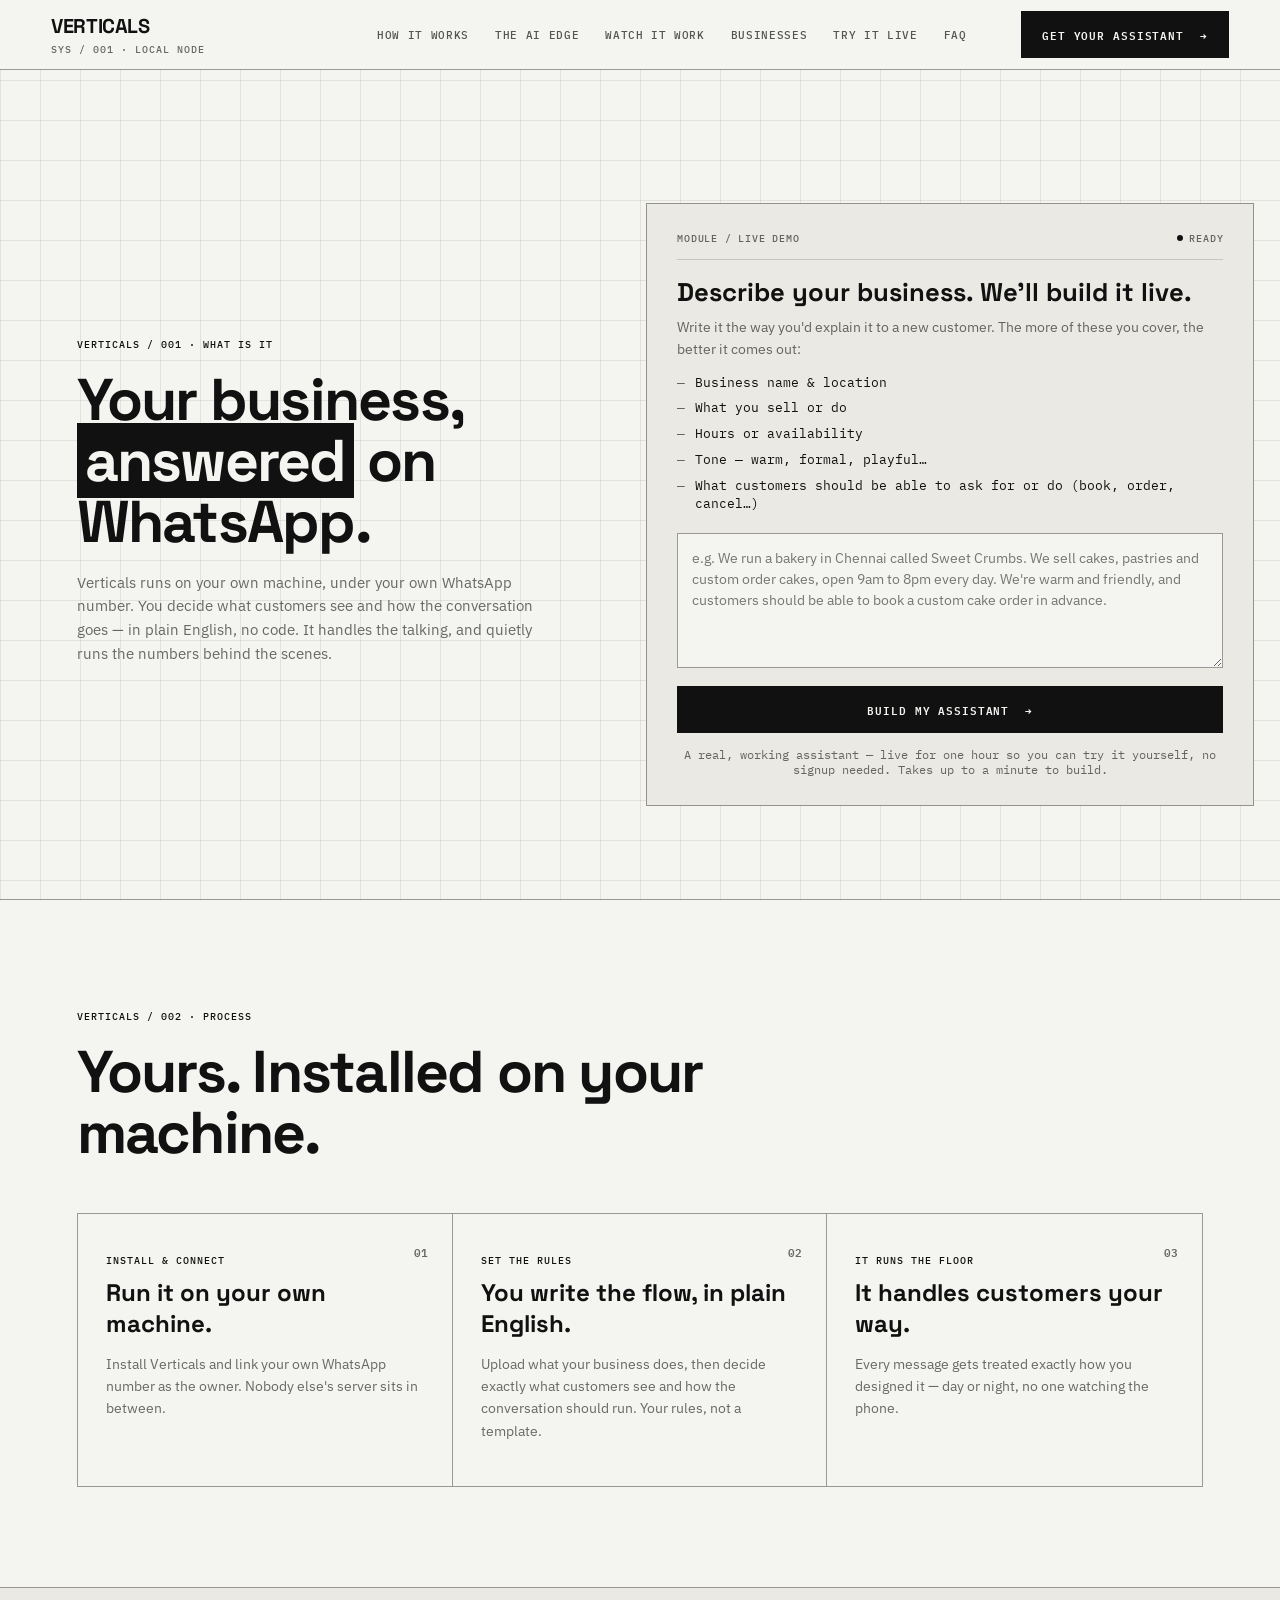
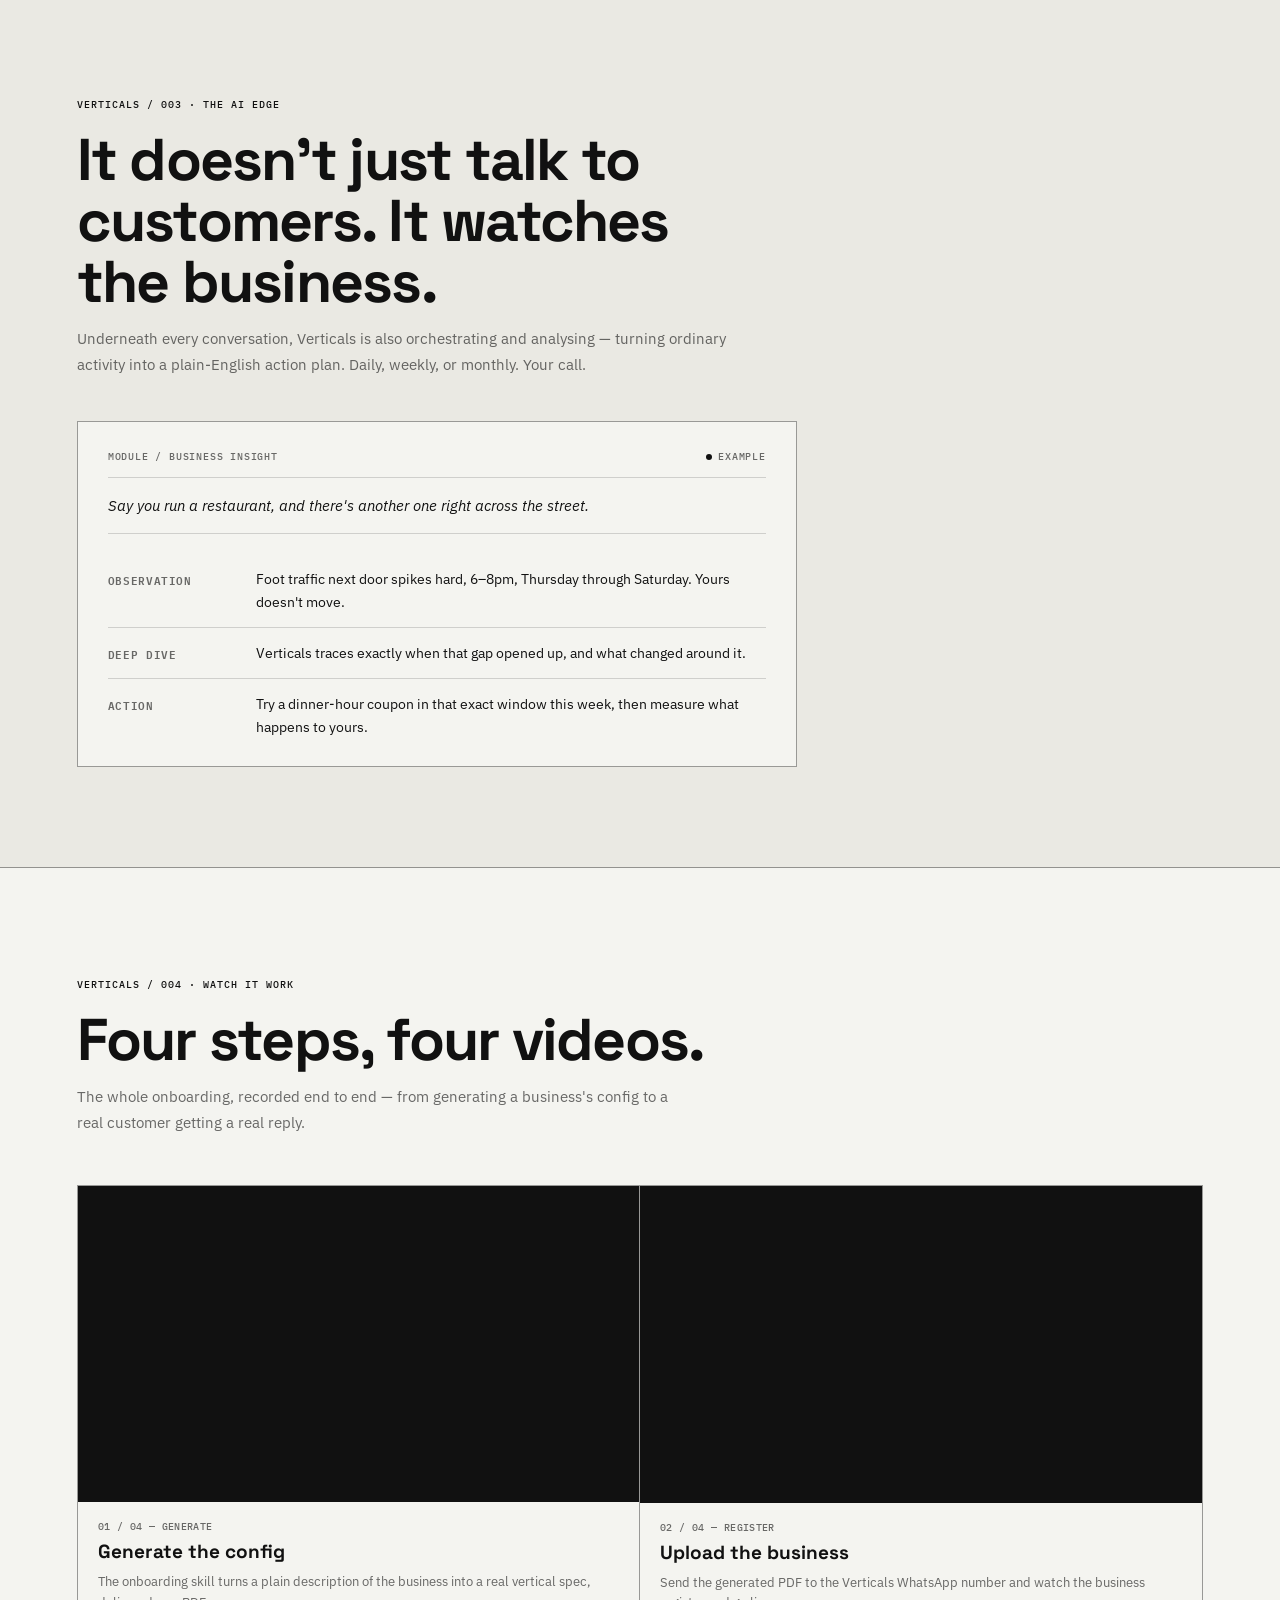
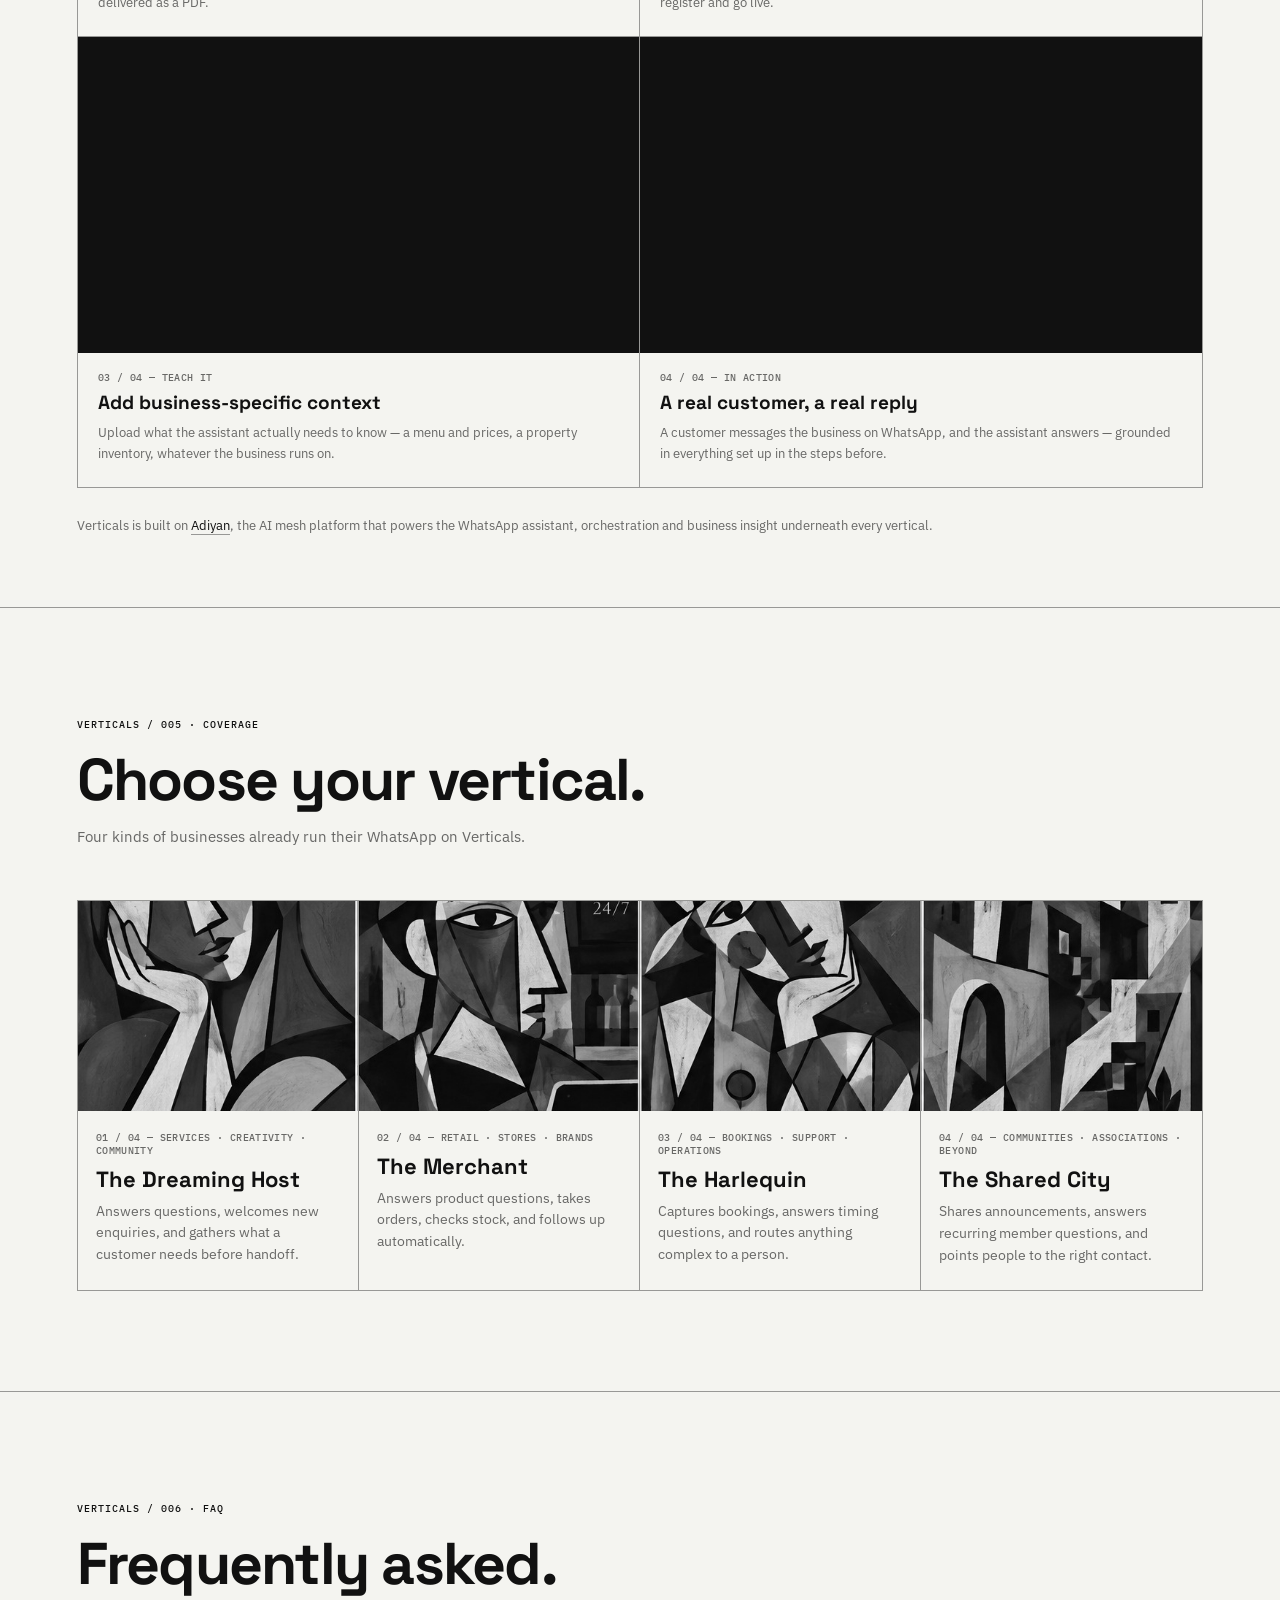
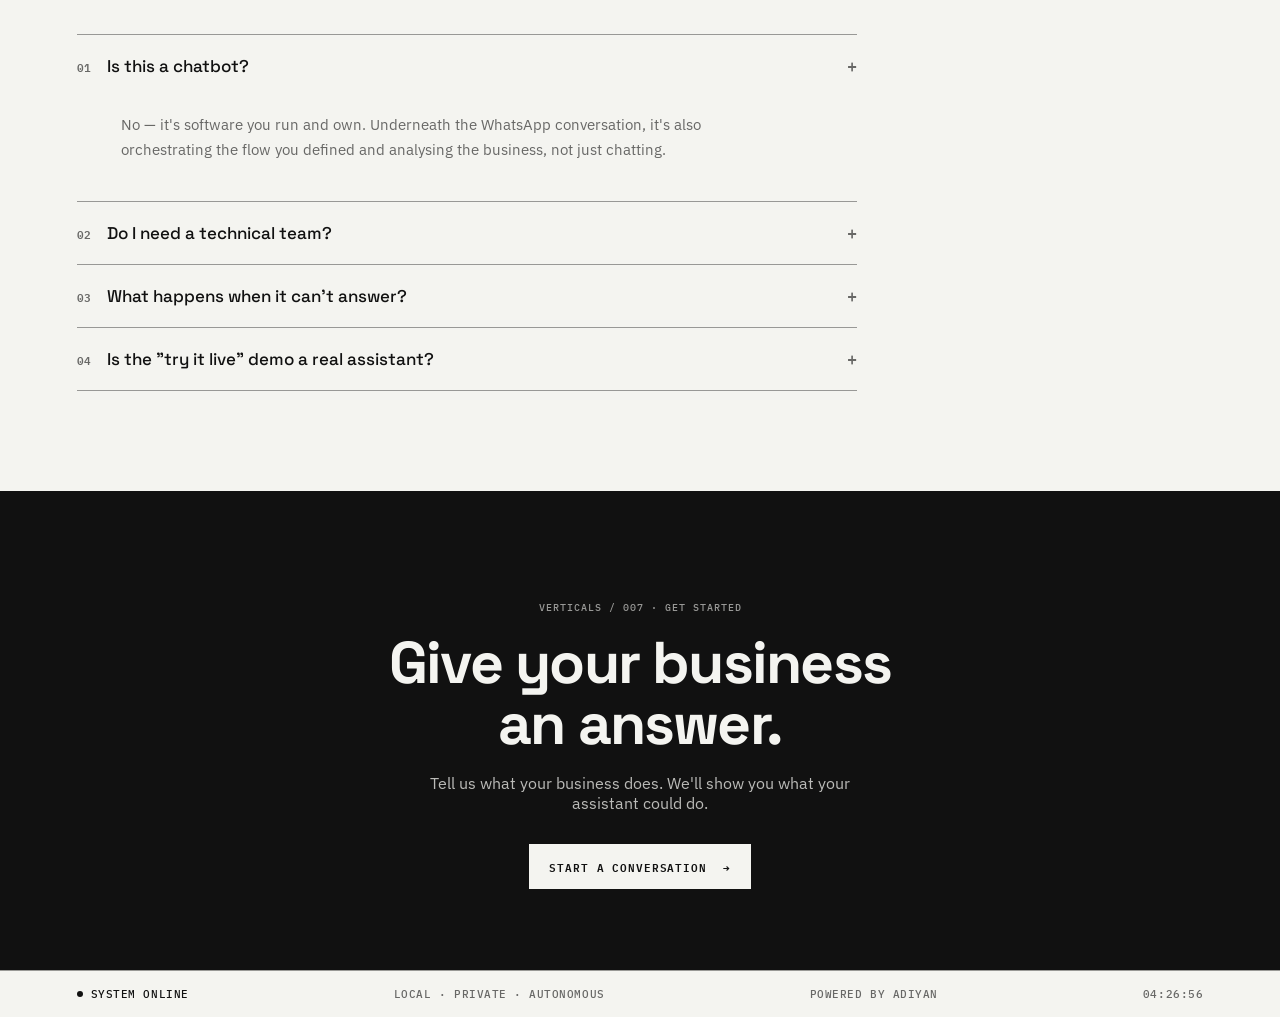
==== index.html @ df127dd3 "Embed onboarding videos, color-follows-cursor artwork, copy tweak - Vertical-card artwork now reveal" ====
<!doctype html>
<html lang="en">
<head>
  <meta charset="utf-8" />
  <meta name="viewport" content="width=device-width, initial-scale=1" />
  <meta name="theme-color" content="#f4f4f0" />
  <title>VERTICALS — Your business, answered on WhatsApp.</title>
  <meta name="description" content="Your own AI-powered WhatsApp assistant for your business. Powered by Adiyan." />
  <link rel="preconnect" href="https://fonts.googleapis.com">
  <link rel="preconnect" href="https://fonts.gstatic.com" crossorigin>
  <link href="https://fonts.googleapis.com/css2?family=Space+Grotesk:wght@500;700&family=IBM+Plex+Mono:wght@400;500;600&family=IBM+Plex+Sans:wght@400;500&display=swap" rel="stylesheet">
  <link rel="stylesheet" href="styles.css" />
</head>
<body>
  <div class="grid-bg"></div>

  <header class="site-header">
    <a class="brand" href="#top" aria-label="Verticals home">
      <span class="brand-name">VERTICALS</span>
      <span class="brand-sub">SYS / 001 · LOCAL NODE</span>
    </a>
    <nav>
      <a href="#how">HOW IT WORKS</a>
      <a href="#edge">THE AI EDGE</a>
      <a href="#onboarding">WATCH IT WORK</a>
      <a href="#businesses">BUSINESSES</a>
      <a href="#demo">TRY IT LIVE</a>
      <a href="#faq">FAQ</a>
    </nav>
    <a class="header-cta" href="#demo">GET YOUR ASSISTANT <span>→</span></a>
  </header>

  <main id="top">
    <section class="hero section-pad" id="demo">
      <div class="hero-copy reveal">
        <p class="eyebrow">VERTICALS / 001 · WHAT IS IT</p>
        <h1>Your business, <span class="hl">answered</span> on WhatsApp.</h1>
        <p class="hero-lede">Verticals runs on your own machine, under your own WhatsApp number. You decide what customers see and how the conversation goes — in plain English, no code. It handles the talking, and quietly runs the numbers behind the scenes.</p>
      </div>

      <div class="hero-demo reveal delayed" id="verticalsDemo">
        <div class="console-head">
          <span>MODULE / LIVE DEMO</span>
          <span class="status-tag"><i class="status-dot"></i> READY</span>
        </div>
        <h2>Describe your business. We'll build it live.</h2>
        <p class="demo-instructions">Write it the way you'd explain it to a new customer. The more of these you cover, the better it comes out:</p>
        <ul class="demo-checklist">
          <li>Business name &amp; location</li>
          <li>What you sell or do</li>
          <li>Hours or availability</li>
          <li>Tone — warm, formal, playful…</li>
          <li>What customers should be able to ask for or do (book, order, cancel…)</li>
        </ul>
        <form id="demoForm">
          <textarea id="demoInput" maxlength="600" rows="5" placeholder="e.g. We run a bakery in Chennai called Sweet Crumbs. We sell cakes, pastries and custom order cakes, open 9am to 8pm every day. We're warm and friendly, and customers should be able to book a custom cake order in advance." required></textarea>
          <button type="submit" class="button" id="demoSubmit">BUILD MY ASSISTANT <span>→</span></button>
        </form>
        <p class="demo-note">A real, working assistant — live for one hour so you can try it yourself, no signup needed. Takes up to a minute to build.</p>
        <div class="demo-result" id="demoResult" hidden></div>
        <p class="demo-error" id="demoError" hidden></p>
      </div>
    </section>

    <section id="how" class="how section-pad">
      <div class="section-heading reveal"><p class="eyebrow">VERTICALS / 002 · PROCESS</p><h2>Yours. Installed on your machine.</h2></div>
      <div class="steps">
        <article class="step reveal"><span class="step-no">01</span><p class="eyebrow">INSTALL &amp; CONNECT</p><h3>Run it on your own machine.</h3><p>Install Verticals and link your own WhatsApp number as the owner. Nobody else's server sits in between.</p></article>
        <article class="step reveal"><span class="step-no">02</span><p class="eyebrow">SET THE RULES</p><h3>You write the flow, in plain English.</h3><p>Upload what your business does, then decide exactly what customers see and how the conversation should run. Your rules, not a template.</p></article>
        <article class="step reveal"><span class="step-no">03</span><p class="eyebrow">IT RUNS THE FLOOR</p><h3>It handles customers your way.</h3><p>Every message gets treated exactly how you designed it — day or night, no one watching the phone.</p></article>
      </div>
    </section>

    <section id="edge" class="edge section-pad">
      <div class="section-heading reveal">
        <p class="eyebrow">VERTICALS / 003 · THE AI EDGE</p>
        <h2>It doesn't just talk to customers. It watches the business.</h2>
        <p>Underneath every conversation, Verticals is also orchestrating and analysing — turning ordinary activity into a plain-English action plan. Daily, weekly, or monthly. Your call.</p>
      </div>
      <div class="insight-card reveal delayed">
        <div class="console-head">
          <span>MODULE / BUSINESS INSIGHT</span>
          <span class="status-tag"><i class="status-dot"></i> EXAMPLE</span>
        </div>
        <p class="insight-setup">Say you run a restaurant, and there's another one right across the street.</p>
        <div class="insight-row">
          <span class="insight-tag">OBSERVATION</span>
          <p>Foot traffic next door spikes hard, 6–8pm, Thursday through Saturday. Yours doesn't move.</p>
        </div>
        <div class="insight-row">
          <span class="insight-tag">DEEP DIVE</span>
          <p>Verticals traces exactly when that gap opened up, and what changed around it.</p>
        </div>
        <div class="insight-row">
          <span class="insight-tag">ACTION</span>
          <p>Try a dinner-hour coupon in that exact window this week, then measure what happens to yours.</p>
        </div>
      </div>
    </section>

    <section id="onboarding" class="onboarding section-pad">
      <div class="section-intro reveal">
        <p class="eyebrow">VERTICALS / 004 · WATCH IT WORK</p>
        <h2>Four steps, four videos.</h2>
        <p>The whole onboarding, recorded end to end — from generating a business's config to a real customer getting a real reply.</p>
      </div>

      <div class="video-grid">
        <article class="video-card reveal">
          <div class="video-embed"><iframe src="https://www.youtube.com/embed/aGPMi48iQtE" title="Generate the config" loading="lazy" allow="accelerometer; autoplay; clipboard-write; encrypted-media; gyroscope; picture-in-picture" allowfullscreen></iframe></div>
          <span class="card-eyebrow">01 / 04 — GENERATE</span>
          <h3>Generate the config</h3>
          <p>The onboarding skill turns a plain description of the business into a real vertical spec, delivered as a PDF.</p>
        </article>
        <article class="video-card reveal">
          <div class="video-embed"><iframe src="https://www.youtube.com/embed/RfHMVcUBpOw" title="Upload the business" loading="lazy" allow="accelerometer; autoplay; clipboard-write; encrypted-media; gyroscope; picture-in-picture" allowfullscreen></iframe></div>
          <span class="card-eyebrow">02 / 04 — REGISTER</span>
          <h3>Upload the business</h3>
          <p>Send the generated PDF to the Verticals WhatsApp number and watch the business register and go live.</p>
        </article>
        <article class="video-card reveal">
          <div class="video-embed"><iframe src="https://www.youtube.com/embed/GSf_i0MklRo" title="Add business-specific context" loading="lazy" allow="accelerometer; autoplay; clipboard-write; encrypted-media; gyroscope; picture-in-picture" allowfullscreen></iframe></div>
          <span class="card-eyebrow">03 / 04 — TEACH IT</span>
          <h3>Add business-specific context</h3>
          <p>Upload what the assistant actually needs to know — a menu and prices, a property inventory, whatever the business runs on.</p>
        </article>
        <article class="video-card reveal">
          <div class="video-embed"><iframe src="https://www.youtube.com/embed/xWJJM07ifF8" title="A real customer, a real reply" loading="lazy" allow="accelerometer; autoplay; clipboard-write; encrypted-media; gyroscope; picture-in-picture" allowfullscreen></iframe></div>
          <span class="card-eyebrow">04 / 04 — IN ACTION</span>
          <h3>A real customer, a real reply</h3>
          <p>A customer messages the business on WhatsApp, and the assistant answers — grounded in everything set up in the steps before.</p>
        </article>
      </div>

      <p class="onboarding-credit">Verticals is built on <a href="https://bharanitharanr.github.io/adiyan/" target="_blank" rel="noopener">Adiyan</a>, the AI mesh platform that powers the WhatsApp assistant, orchestration and business insight underneath every vertical.</p>
    </section>

    <section id="businesses" class="verticals-section section-pad">
      <div class="section-intro reveal">
        <p class="eyebrow">VERTICALS / 005 · COVERAGE</p>
        <h2>Choose your vertical.</h2>
        <p>Four kinds of businesses already run their WhatsApp on Verticals.</p>
      </div>

      <div class="verticals-grid-simple">
        <article class="vertical-card-simple reveal">
          <div class="card-art"><img class="art-base" src="assets/dreaming-host.jpg" alt="The Dreaming Host" /><img class="art-color" src="assets/dreaming-host.jpg" alt="" aria-hidden="true" /></div>
          <div class="card-body">
            <span class="card-eyebrow">01 / 04 — SERVICES · CREATIVITY · COMMUNITY</span>
            <h3>The Dreaming Host</h3>
            <p>Answers questions, welcomes new enquiries, and gathers what a customer needs before handoff.</p>
          </div>
        </article>
        <article class="vertical-card-simple reveal">
          <div class="card-art"><img class="art-base" src="assets/merchant.jpg" alt="The Merchant" /><img class="art-color" src="assets/merchant.jpg" alt="" aria-hidden="true" /></div>
          <div class="card-body">
            <span class="card-eyebrow">02 / 04 — RETAIL · STORES · BRANDS</span>
            <h3>The Merchant</h3>
            <p>Answers product questions, takes orders, checks stock, and follows up automatically.</p>
          </div>
        </article>
        <article class="vertical-card-simple reveal">
          <div class="card-art"><img class="art-base" src="assets/harlequin.jpg" alt="The Harlequin" /><img class="art-color" src="assets/harlequin.jpg" alt="" aria-hidden="true" /></div>
          <div class="card-body">
            <span class="card-eyebrow">03 / 04 — BOOKINGS · SUPPORT · OPERATIONS</span>
            <h3>The Harlequin</h3>
            <p>Captures bookings, answers timing questions, and routes anything complex to a person.</p>
          </div>
        </article>
        <article class="vertical-card-simple reveal">
          <div class="card-art"><img class="art-base" src="assets/shared-city.jpg" alt="The Shared City" /><img class="art-color" src="assets/shared-city.jpg" alt="" aria-hidden="true" /></div>
          <div class="card-body">
            <span class="card-eyebrow">04 / 04 — COMMUNITIES · ASSOCIATIONS · BEYOND</span>
            <h3>The Shared City</h3>
            <p>Shares announcements, answers recurring member questions, and points people to the right contact.</p>
          </div>
        </article>
      </div>
    </section>

    <section id="faq" class="faq section-pad">
      <div class="section-heading reveal"><p class="eyebrow">VERTICALS / 006 · FAQ</p><h2>Frequently asked.</h2></div>
      <div class="faq-list">
        <details open><summary><span>01</span>Is this a chatbot?<span class="toggle">+</span></summary><p>No — it's software you run and own. Underneath the WhatsApp conversation, it's also orchestrating the flow you defined and analysing the business, not just chatting.</p></details>
        <details><summary><span>02</span>Do I need a technical team?<span class="toggle">+</span></summary><p>No. Verticals installs on your own machine with no code — you describe your business and your rules in plain English, that's it.</p></details>
        <details><summary><span>03</span>What happens when it can't answer?<span class="toggle">+</span></summary><p>It asks for clarification or hands the conversation to a person, instead of guessing.</p></details>
        <details><summary><span>04</span>Is the "try it live" demo a real assistant?<span class="toggle">+</span></summary><p>Yes — it's registered for real and answers on real WhatsApp, just scoped to one hour so a live demo doesn't stick around forever. A real deployment for your business doesn't expire.</p></details>
      </div>
    </section>

    <section id="contact" class="contact section-pad reveal">
      <div class="contact-inner">
        <p class="eyebrow">VERTICALS / 007 · GET STARTED</p>
        <h2>Give your business<br>an answer.</h2>
        <p>Tell us what your business does. We'll show you what your assistant could do.</p>
        <a class="button invert" href="mailto:adiayanandai@gmail.com?subject=I%20want%20a%20Verticals%20assistant">START A CONVERSATION <span>→</span></a>
      </div>
    </section>
  </main>

  <footer class="sys-bottom">
    <div class="status"><i class="status-dot"></i> SYSTEM ONLINE</div>
    <div>LOCAL · PRIVATE · AUTONOMOUS</div>
    <div><a href="https://bharanitharanr.github.io/adiyan/" target="_blank" rel="noopener">POWERED BY ADIYAN</a></div>
    <div id="sysClock">00:00:00</div>
  </footer>

  <script src="script.js"></script>
</body>
</html>
---- styles.css ----
:root{
  --paper:#f4f4f0; --paper2:#eae9e3; --ink:#111111; --ink-soft:rgba(17,17,17,.62);
  --line:rgba(17,17,17,.16); --line-strong:rgba(17,17,17,.4);
}
*{box-sizing:border-box}
html{scroll-behavior:smooth}
body{margin:0;background:var(--paper);color:var(--ink);font-family:"IBM Plex Sans",Arial,sans-serif}
a{color:inherit;text-decoration:none}
button{font:inherit}

/* fine system grid, fixed behind everything */
.grid-bg{position:fixed;inset:0;z-index:0;pointer-events:none;
  background-image:linear-gradient(var(--line) 1px,transparent 1px),linear-gradient(90deg,var(--line) 1px,transparent 1px);
  background-size:40px 40px;opacity:.5}
main,header,footer{position:relative;z-index:1}

/* header */
.site-header{position:fixed;top:0;left:0;right:0;height:70px;z-index:100;background:var(--paper);border-bottom:1px solid var(--line-strong);display:flex;align-items:center;padding:0 4vw;gap:3vw}
.brand{display:flex;flex-direction:column;line-height:1.1}
.brand-name{font:700 20px "Space Grotesk",sans-serif;letter-spacing:-.02em}
.brand-sub,.eyebrow{font:500 10px "IBM Plex Mono",monospace;letter-spacing:.1em;text-transform:uppercase}
.brand-sub{margin-top:4px;color:var(--ink-soft)}
.site-header nav{display:flex;gap:26px;margin-left:auto;font:500 11px "IBM Plex Mono",monospace;letter-spacing:.06em}
.site-header nav a{opacity:.7;transition:.15s}
.site-header nav a:hover{opacity:1;text-decoration:underline;text-underline-offset:3px}
.header-cta,.button{display:inline-flex;gap:16px;align-items:center;justify-content:center;background:var(--ink);color:var(--paper);padding:13px 20px;font:600 11px "IBM Plex Mono",monospace;letter-spacing:.08em;border:1px solid var(--ink);border-radius:0;transition:.15s;cursor:pointer}
.header-cta:hover,.button:hover{background:transparent;color:var(--ink)}
.header-cta{margin-left:16px}
.button.invert{background:var(--paper);color:var(--ink)}
.button.invert:hover{background:var(--ink);color:var(--paper)}

.status-dot{display:inline-block;width:6px;height:6px;border-radius:50%;background:var(--ink);animation:pulse 2.4s infinite}
@keyframes pulse{0%{opacity:1}50%{opacity:.25}100%{opacity:1}}

.section-pad{padding-left:6vw;padding-right:6vw}

/* hero */
.hero{min-height:100vh;display:grid;grid-template-columns:46% 54%;align-items:center;gap:4vw;padding-top:110px;border-bottom:1px solid var(--line-strong)}
.hero-copy{max-width:560px}
.hero h1,.section-heading h2,.section-intro h2,.contact h2{font:700 clamp(38px,4.6vw,72px)/1.04 "Space Grotesk",sans-serif;letter-spacing:-.03em;margin:18px 0}
.hl{background:var(--ink);color:var(--paper);padding:0 8px}
.hero-lede{font:400 clamp(15px,1.2vw,18px)/1.55 "IBM Plex Sans",sans-serif;max-width:480px;color:var(--ink-soft)}

/* hero live-demo console */
.hero-demo{background:var(--paper2);border:1px solid var(--line-strong);padding:28px 30px}
.console-head{display:flex;justify-content:space-between;align-items:center;font:500 10px "IBM Plex Mono",monospace;letter-spacing:.08em;text-transform:uppercase;color:var(--ink-soft);border-bottom:1px solid var(--line);padding-bottom:14px;margin-bottom:18px}
.status-tag{display:inline-flex;align-items:center;gap:6px}
.hero-demo h2{font:700 clamp(22px,2vw,28px)/1.15 "Space Grotesk",sans-serif;margin:0 0 10px}
.demo-instructions{color:var(--ink-soft);font-size:13.5px;line-height:1.6;margin:0 0 12px}
.demo-checklist{list-style:none;margin:0 0 20px;padding:0;display:grid;gap:7px;font-family:"IBM Plex Mono",monospace}
.demo-checklist li{color:var(--ink);font-size:12.5px;line-height:1.5;padding-left:18px;position:relative}
.demo-checklist li:before{content:'—';position:absolute;left:0;top:0;color:var(--ink-soft)}
#demoForm textarea{width:100%;background:var(--paper);border:1px solid var(--line-strong);color:var(--ink);padding:14px;font:14px/1.5 "IBM Plex Sans",sans-serif;border-radius:0;resize:vertical}
#demoForm textarea:focus{outline:none;border-color:var(--ink)}
#demoForm .button{width:100%;margin-top:14px}
.demo-note{color:var(--ink-soft);font:11.5px "IBM Plex Mono",monospace;margin:14px 0 0;text-align:center}
.demo-result{margin-top:24px;padding-top:22px;border-top:1px solid var(--line-strong)}
.demo-result-title{font:700 19px "Space Grotesk",sans-serif;margin:0 0 8px}
.demo-result p{color:var(--ink);font-size:14px;line-height:1.6;margin:0 0 6px}
.demo-result-actions{display:flex;flex-wrap:wrap;align-items:center;gap:18px;margin:16px 0 12px}
.demo-result-note{color:var(--ink-soft);font:11.5px "IBM Plex Mono",monospace}
.demo-error{margin-top:18px;color:var(--ink);font:13px "IBM Plex Mono",monospace;background:var(--paper2);border:1px solid var(--line-strong);padding:12px 14px}
.text-link{display:inline-block;background:none;border:none;border-bottom:1px solid var(--line-strong);font:600 11px "IBM Plex Mono",monospace;letter-spacing:.04em;padding:0 0 4px;color:var(--ink);cursor:pointer}
.text-link:hover{border-color:var(--ink)}

/* onboarding — video walkthrough grid */
.onboarding{padding-top:100px;padding-bottom:70px;border-bottom:1px solid var(--line-strong)}
.onboarding .section-intro p:last-child{max-width:600px}
.video-grid{display:grid;grid-template-columns:1fr 1fr;gap:0;border:1px solid var(--line-strong)}
.video-card{border-right:1px solid var(--line-strong);border-bottom:1px solid var(--line-strong);padding:0 0 22px;color:var(--ink)}
.video-card:nth-child(2n){border-right:0}
.video-card:nth-last-child(-n+2){border-bottom:0}
.video-embed{position:relative;aspect-ratio:16/9;overflow:hidden;background:var(--ink);margin-bottom:18px}
.video-embed iframe{position:absolute;inset:0;width:100%;height:100%;border:0}
.video-card .card-eyebrow{display:block;margin:0 20px 6px}
.video-card h3{font:700 19px "Space Grotesk",sans-serif;margin:0 20px 8px}
.video-card p{margin:0 20px;color:var(--ink-soft);font-size:13px;line-height:1.6}
.onboarding-credit{margin:28px 0 0;color:var(--ink-soft);font-size:13px;line-height:1.6}
.onboarding-credit a{color:var(--ink);border-bottom:1px solid var(--line-strong)}
.onboarding-credit a:hover{border-color:var(--ink)}

/* verticals — bordered numbered cards */
.verticals-section{padding-top:100px;padding-bottom:100px;border-bottom:1px solid var(--line-strong)}
.section-intro{max-width:640px;margin-bottom:50px}
.section-intro h2{margin-bottom:8px}
.section-intro p:last-child{color:var(--ink-soft);font-size:15px;line-height:1.7;margin:14px 0 0}
.verticals-grid-simple{display:grid;grid-template-columns:repeat(4,1fr);gap:0;border:1px solid var(--line-strong)}
.vertical-card-simple{border-right:1px solid var(--line-strong);display:flex;flex-direction:column}
.vertical-card-simple:last-child{border-right:0}
/* color-on-hover: .art-base is always grayscale; .art-color sits on top,
   masked to a band that follows the cursor's horizontal position (full
   color at the cursor, fading to transparent - i.e. back to the grayscale
   layer beneath - toward whichever side is farther away), and its opacity
   fades the whole effect in/out on enter/leave. --mx is set by script.js. */
.card-art{position:relative;aspect-ratio:4/3;overflow:hidden}
.card-art img{position:absolute;inset:0;width:100%;height:100%;object-fit:cover}
.art-base{filter:grayscale(1) contrast(1.05)}
.art-color{opacity:0;transition:opacity .35s ease;
  -webkit-mask-image:radial-gradient(ellipse 280px 100% at var(--mx,50%) 50%,#000 0%,transparent 100%);
  mask-image:radial-gradient(ellipse 280px 100% at var(--mx,50%) 50%,#000 0%,transparent 100%)}
.card-art:hover .art-color{opacity:1}
.card-body{padding:20px 18px 24px;flex:1;display:flex;flex-direction:column;gap:8px}
.card-eyebrow{font:500 9.5px "IBM Plex Mono",monospace;letter-spacing:.04em;color:var(--ink-soft)}
.card-body h3{font:700 22px "Space Grotesk",sans-serif;margin:0}
.card-body p{margin:0;color:var(--ink-soft);font-size:13.5px;line-height:1.6}

/* how it works */
.how{padding-top:100px;padding-bottom:100px;border-bottom:1px solid var(--line-strong)}
.section-heading{max-width:640px}
.section-heading h2{margin-bottom:8px}
.steps{display:grid;grid-template-columns:repeat(3,1fr);gap:0;border:1px solid var(--line-strong);margin-top:50px}
.step{padding:30px 28px;border-right:1px solid var(--line-strong);position:relative}
.step:last-child{border-right:0}
.step-no{position:absolute;right:24px;top:28px;font:600 11px "IBM Plex Mono",monospace;color:var(--ink-soft)}
.step h3{font:700 24px "Space Grotesk",sans-serif;margin:10px 0}
.step p:last-child{color:var(--ink-soft);line-height:1.65;max-width:320px;font-size:13.5px}

/* the AI edge — orchestration/insight showcase */
.edge{padding-top:100px;padding-bottom:100px;background:var(--paper2);border-bottom:1px solid var(--line-strong)}
.edge .section-heading{max-width:680px;margin-bottom:44px}
.edge .section-heading p:last-child{color:var(--ink-soft);font-size:15px;line-height:1.7;margin:14px 0 0}
.insight-card{background:var(--paper);border:1px solid var(--line-strong);max-width:720px;padding:28px 30px}
.insight-setup{font:italic 15px "IBM Plex Sans",sans-serif;color:var(--ink);margin:0 0 20px;padding-bottom:18px;border-bottom:1px solid var(--line)}
.insight-row{display:grid;grid-template-columns:130px 1fr;gap:18px;padding:14px 0;border-bottom:1px solid var(--line)}
.insight-row:last-child{border-bottom:0;padding-bottom:0}
.insight-tag{font:600 10.5px "IBM Plex Mono",monospace;letter-spacing:.06em;color:var(--ink-soft);padding-top:2px}
.insight-row p{margin:0;font-size:14px;line-height:1.6;color:var(--ink)}

/* faq */
.faq{padding-top:100px;padding-bottom:100px}
.faq-list{margin-top:40px;border-top:1px solid var(--line-strong);max-width:780px}
details{border-bottom:1px solid var(--line-strong)}
summary{list-style:none;cursor:pointer;padding:20px 0;font:500 17px "Space Grotesk",sans-serif;display:flex;align-items:baseline;gap:16px}
summary::-webkit-details-marker{display:none}
summary span:first-child{font:600 11px "IBM Plex Mono",monospace;color:var(--ink-soft)}
summary .toggle{margin-left:auto;font-family:"IBM Plex Mono",monospace;color:var(--ink-soft)}
details p{max-width:680px;color:var(--ink-soft);line-height:1.75;padding:0 0 24px 44px;font-size:14.5px}

/* contact — inverted */
.contact{background:var(--ink);color:var(--paper);padding-top:100px;padding-bottom:80px}
.contact .eyebrow{color:rgba(244,244,240,.6)}
.contact-inner{max-width:760px;margin:auto;text-align:center}
.contact h2{color:var(--paper)}
.contact-inner>p:not(.eyebrow){font:16px "IBM Plex Sans";color:rgba(244,244,240,.75);max-width:480px;margin:0 auto 30px}

footer.sys-bottom{display:flex;justify-content:space-between;align-items:center;padding:16px 6vw;background:var(--paper);border-top:1px solid var(--line-strong);color:var(--ink-soft);font:500 10.5px "IBM Plex Mono",monospace;letter-spacing:.05em}
.sys-bottom .status{display:flex;align-items:center;gap:8px;color:var(--ink)}
.sys-bottom a{color:var(--ink-soft);border-bottom:1px solid transparent}
.sys-bottom a:hover{color:var(--ink);border-color:var(--ink)}

.reveal{opacity:0;transform:translateY(20px);transition:opacity .6s ease,transform .6s ease}
.reveal.in{opacity:1;transform:none}
.delayed{transition-delay:.12s}

@media(max-width:900px){
  .site-header{height:64px}
  .site-header nav{display:none}
  .header-cta{margin-left:auto}
  .hero{grid-template-columns:1fr;min-height:auto;padding-top:100px;padding-bottom:50px}
  .hero-demo{margin-top:20px;padding:22px 20px}
  .verticals-grid-simple{grid-template-columns:1fr 1fr}
  .vertical-card-simple:nth-child(2){border-right:0}
  .steps{grid-template-columns:1fr}
  .step{border-right:0;border-bottom:1px solid var(--line-strong)}
  .step:last-child{border-bottom:0}
  .sys-bottom{flex-direction:column;gap:6px;text-align:center}
}
@media(max-width:560px){
  .brand-name{font-size:17px}
  .header-cta{padding:11px 14px;font-size:9px}
  .hero h1{font-size:34px}
  .verticals-grid-simple{grid-template-columns:1fr}
  .vertical-card-simple{border-right:0;border-bottom:1px solid var(--line-strong)}
  .vertical-card-simple:last-child{border-bottom:0}
  .video-grid{grid-template-columns:1fr}
  .video-card{border-right:0}
  .video-card:nth-last-child(-n+2){border-bottom:1px solid var(--line-strong)}
  .video-card:last-child{border-bottom:0}
  .demo-result-actions{flex-direction:column;align-items:flex-start}
  .contact h2{font-size:34px}
  .insight-row{grid-template-columns:1fr;gap:4px}
  .insight-card{padding:22px 20px}
}
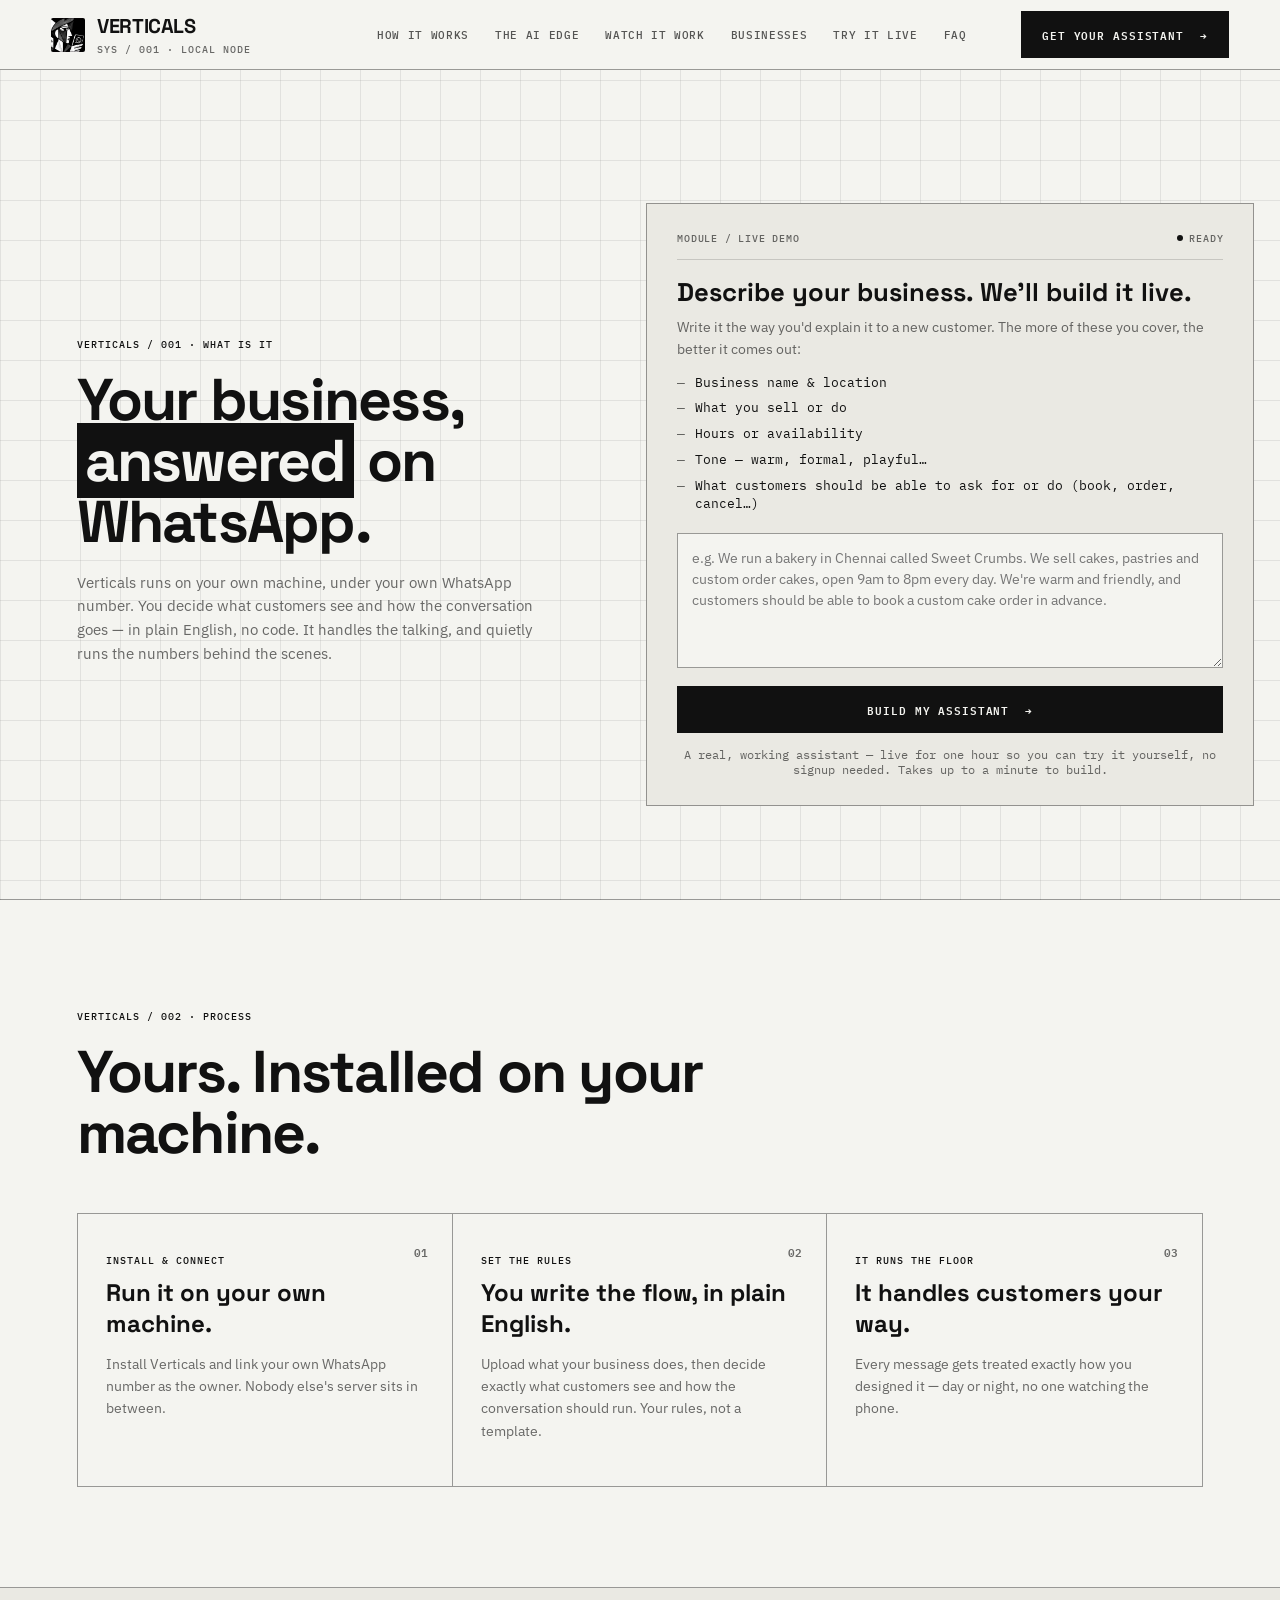
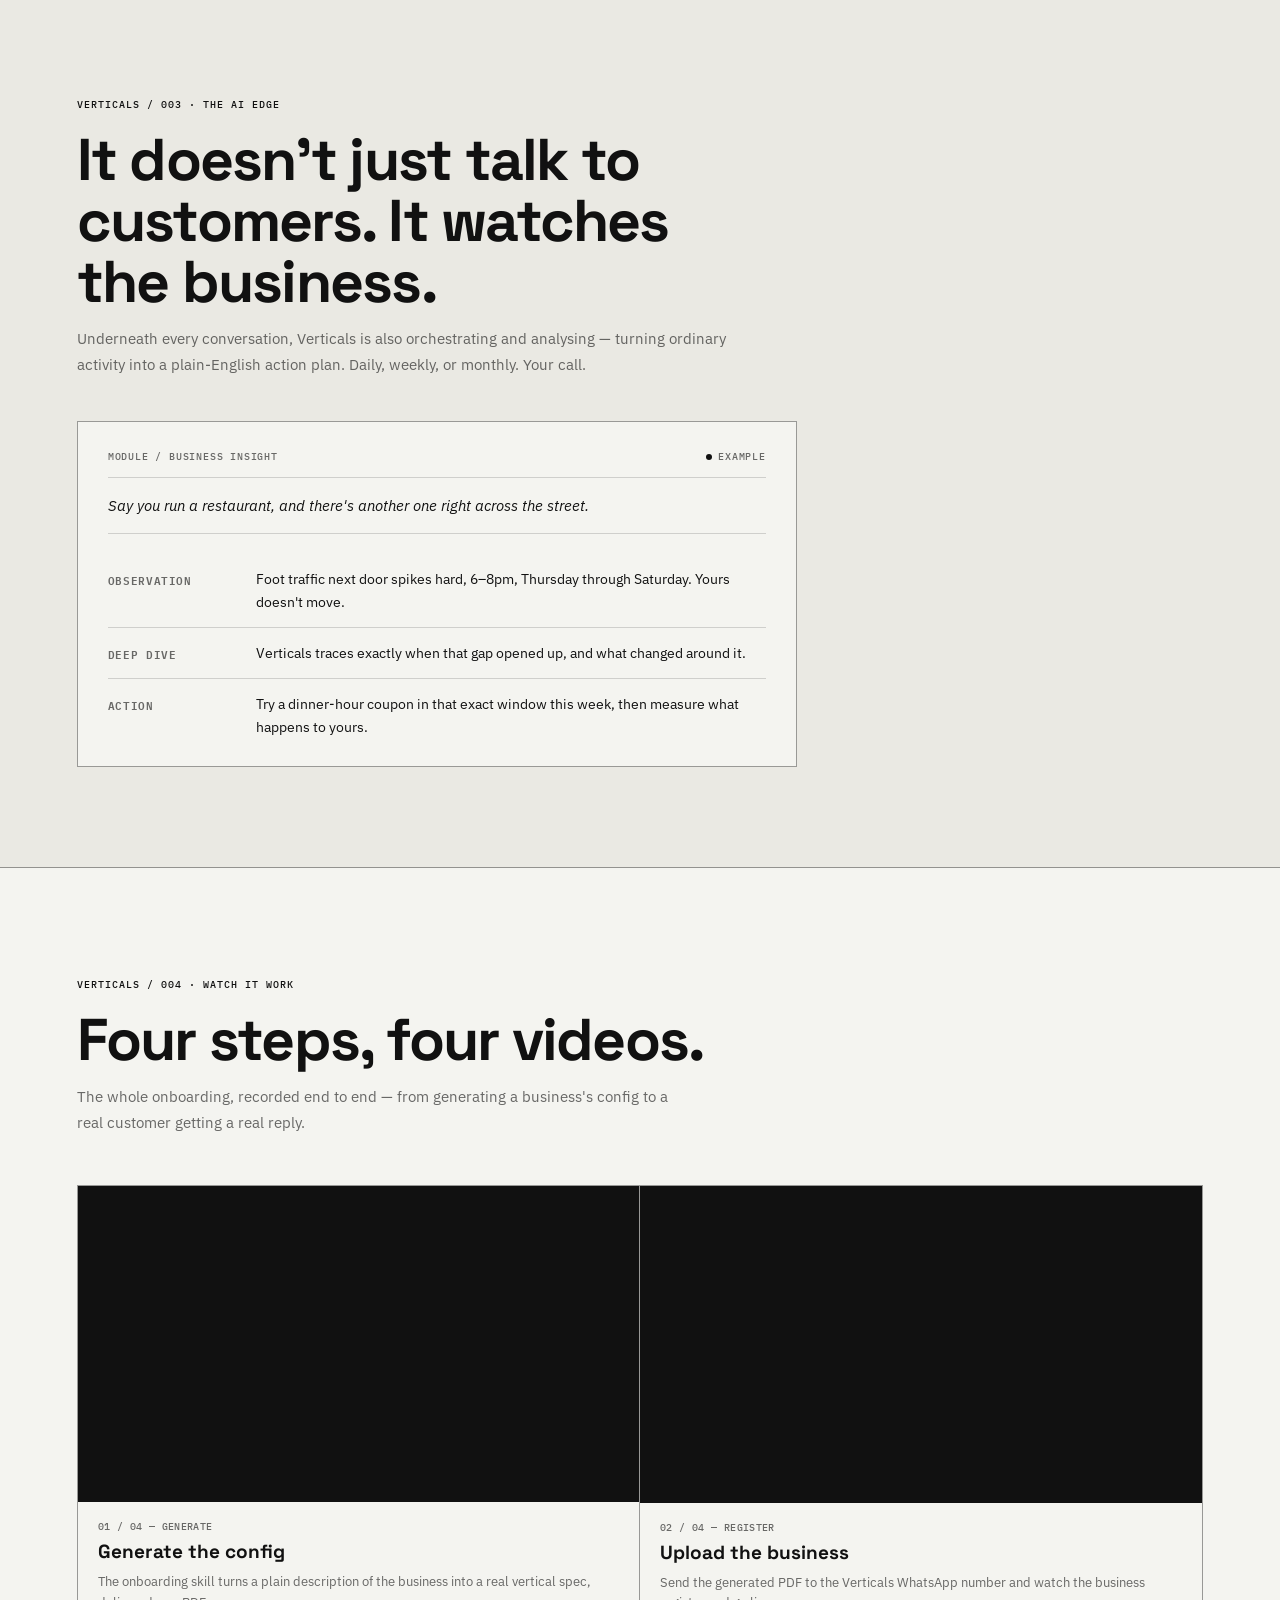
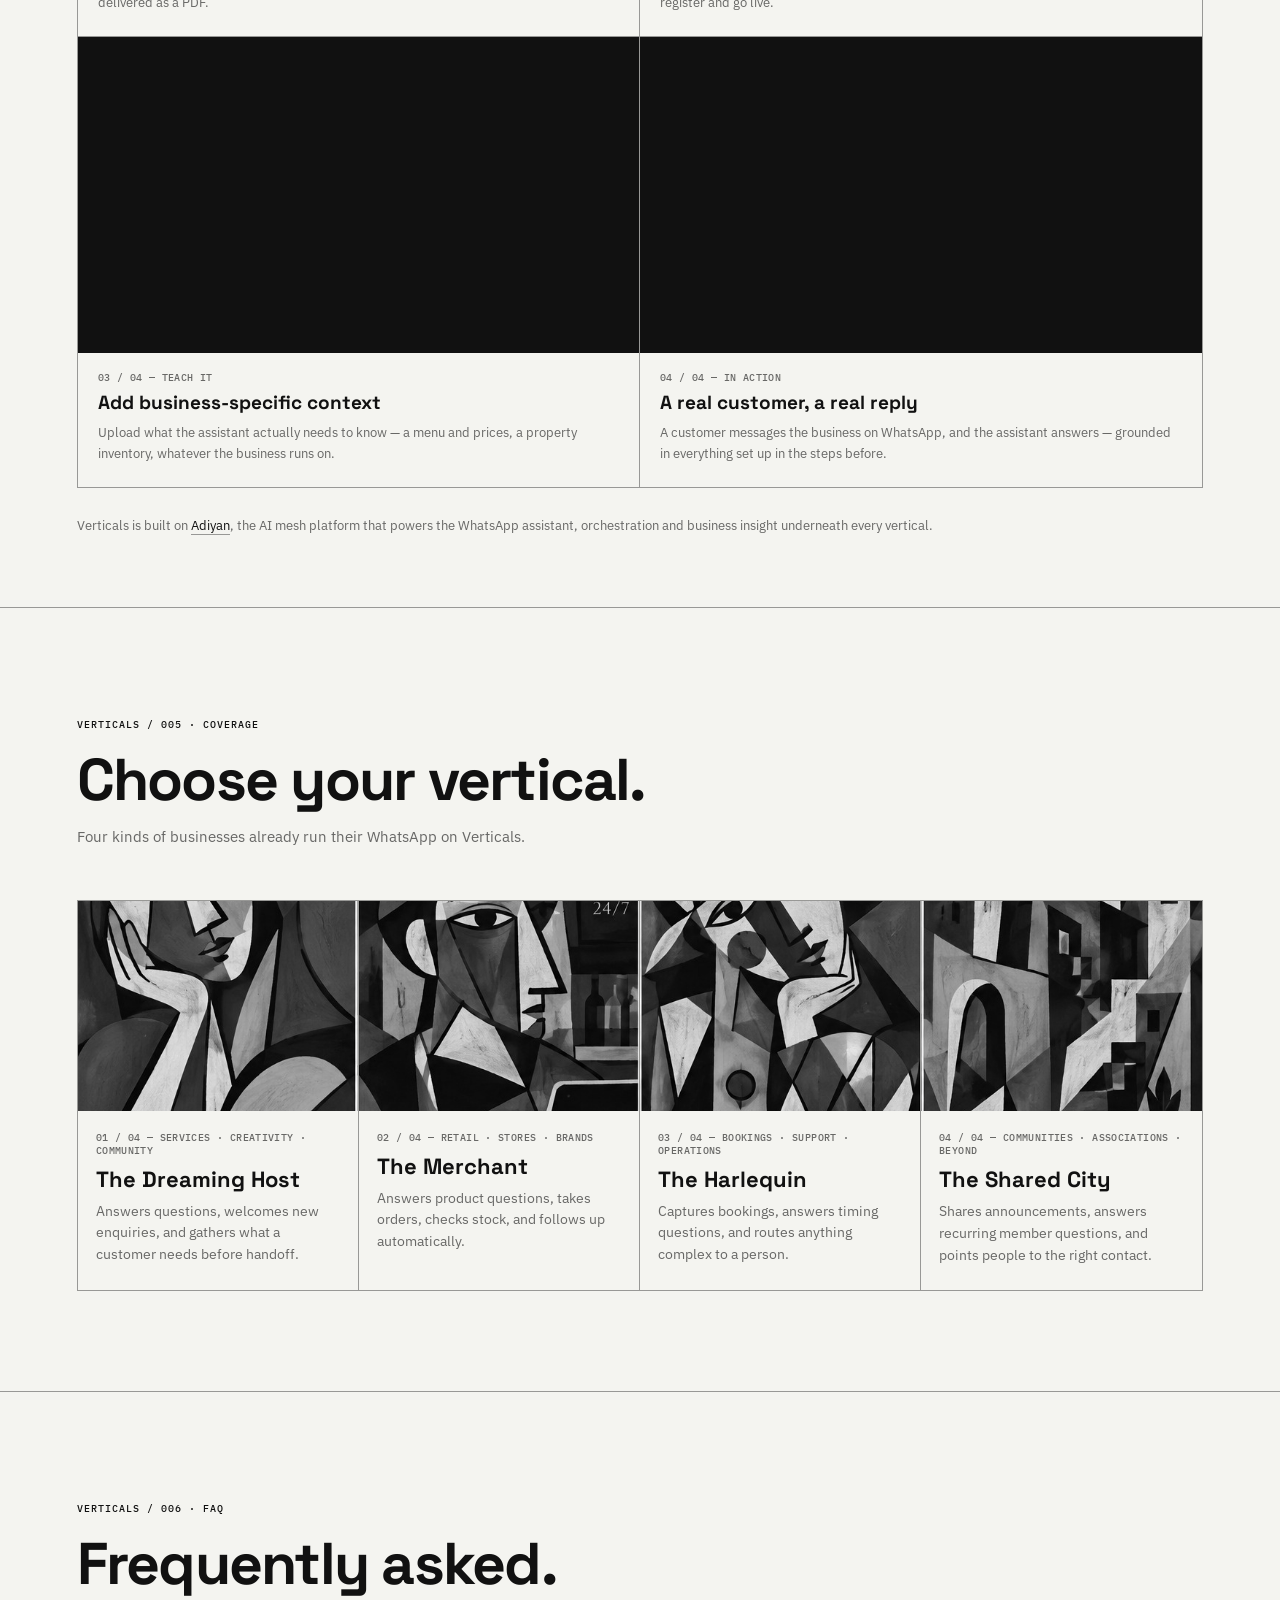
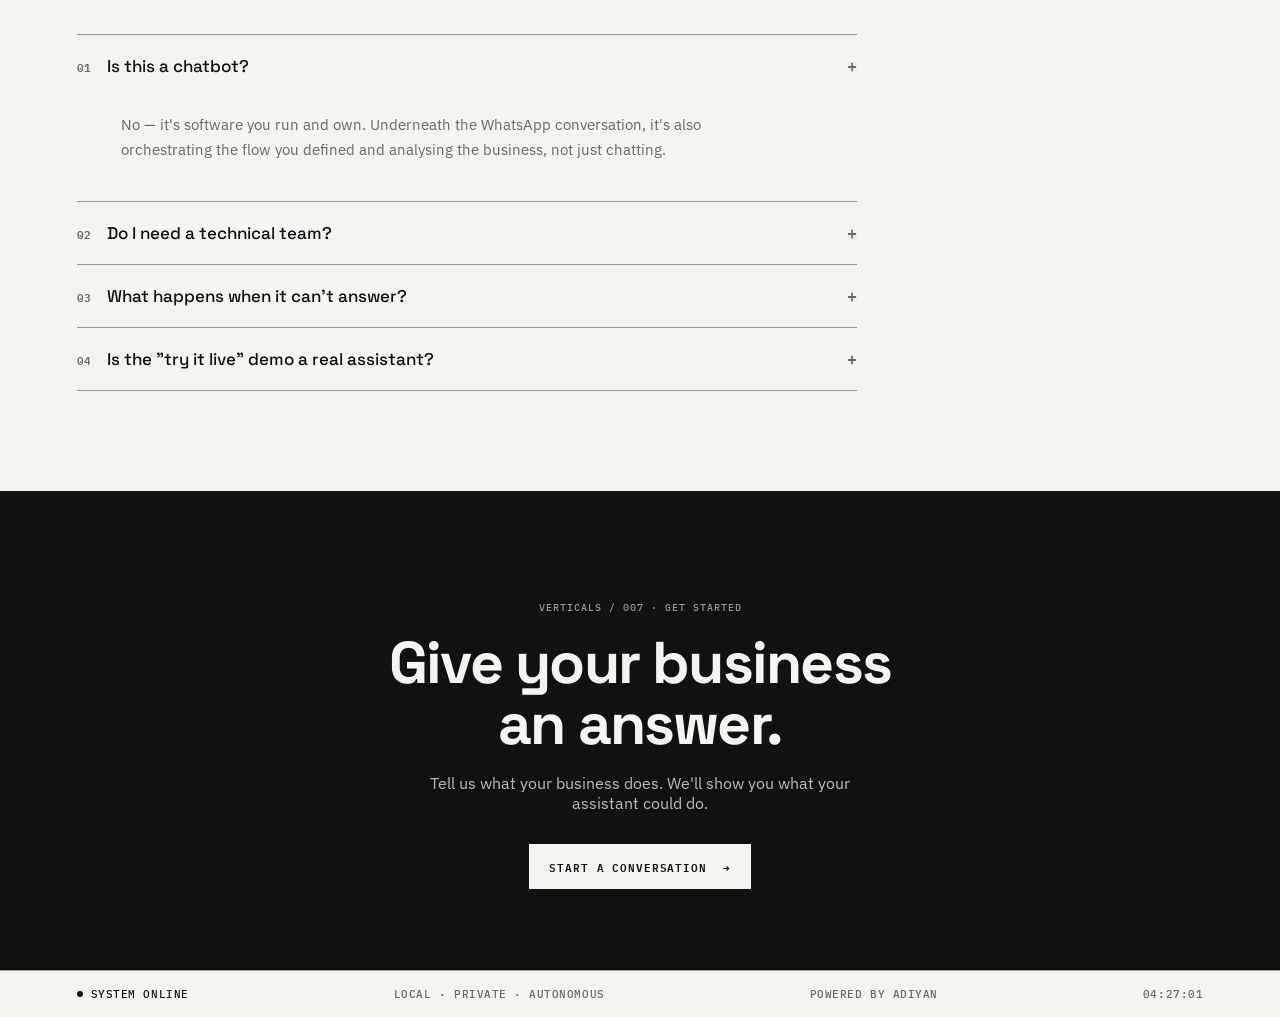
==== commit 98e74ad3: "Add the Verticals logo mark, black-and-white, to header and favicon Converts the original full-color" ====
--- a/index.html
+++ b/index.html
@@ -6,6 +6,11 @@
   <meta name="theme-color" content="#f4f4f0" />
   <title>VERTICALS — Your business, answered on WhatsApp.</title>
   <meta name="description" content="Your own AI-powered WhatsApp assistant for your business. Powered by Adiyan." />
+  <link rel="icon" href="assets/favicon.ico" sizes="any">
+  <link rel="icon" type="image/png" sizes="16x16" href="assets/favicon-16.png">
+  <link rel="icon" type="image/png" sizes="32x32" href="assets/favicon-32.png">
+  <link rel="icon" type="image/png" sizes="192x192" href="assets/favicon-192.png">
+  <link rel="apple-touch-icon" sizes="180x180" href="assets/apple-touch-icon.png">
   <link rel="preconnect" href="https://fonts.googleapis.com">
   <link rel="preconnect" href="https://fonts.gstatic.com" crossorigin>
   <link href="https://fonts.googleapis.com/css2?family=Space+Grotesk:wght@500;700&family=IBM+Plex+Mono:wght@400;500;600&family=IBM+Plex+Sans:wght@400;500&display=swap" rel="stylesheet">
@@ -16,8 +21,11 @@
 
   <header class="site-header">
     <a class="brand" href="#top" aria-label="Verticals home">
-      <span class="brand-name">VERTICALS</span>
-      <span class="brand-sub">SYS / 001 · LOCAL NODE</span>
+      <img class="brand-mark" src="assets/verticals-icon.png" alt="" />
+      <span class="brand-text">
+        <span class="brand-name">VERTICALS</span>
+        <span class="brand-sub">SYS / 001 · LOCAL NODE</span>
+      </span>
     </a>
     <nav>
       <a href="#how">HOW IT WORKS</a>
--- a/styles.css
+++ b/styles.css
@@ -16,7 +16,9 @@
 
 /* header */
 .site-header{position:fixed;top:0;left:0;right:0;height:70px;z-index:100;background:var(--paper);border-bottom:1px solid var(--line-strong);display:flex;align-items:center;padding:0 4vw;gap:3vw}
-.brand{display:flex;flex-direction:column;line-height:1.1}
+.brand{display:flex;align-items:center;gap:12px}
+.brand-mark{width:34px;height:34px;object-fit:cover;border-radius:2px}
+.brand-text{display:flex;flex-direction:column;line-height:1.1}
 .brand-name{font:700 20px "Space Grotesk",sans-serif;letter-spacing:-.02em}
 .brand-sub,.eyebrow{font:500 10px "IBM Plex Mono",monospace;letter-spacing:.1em;text-transform:uppercase}
 .brand-sub{margin-top:4px;color:var(--ink-soft)}
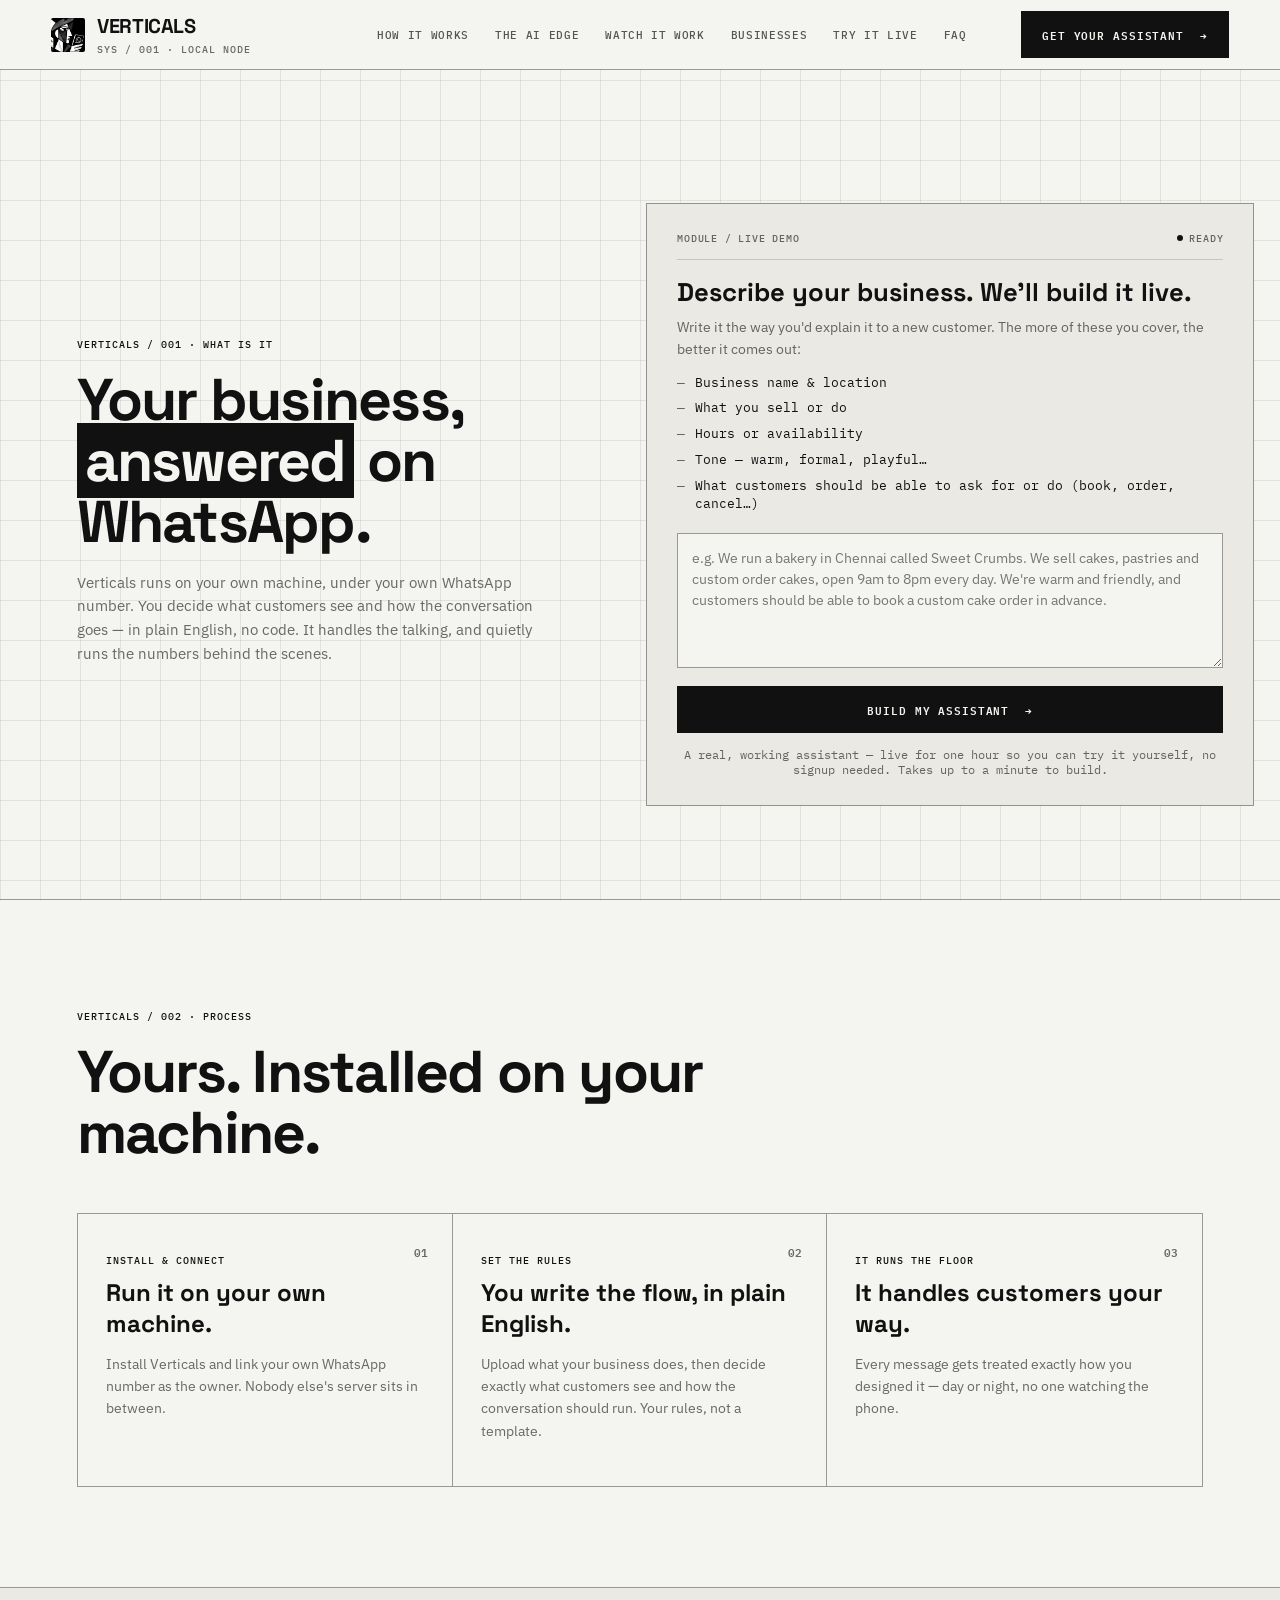
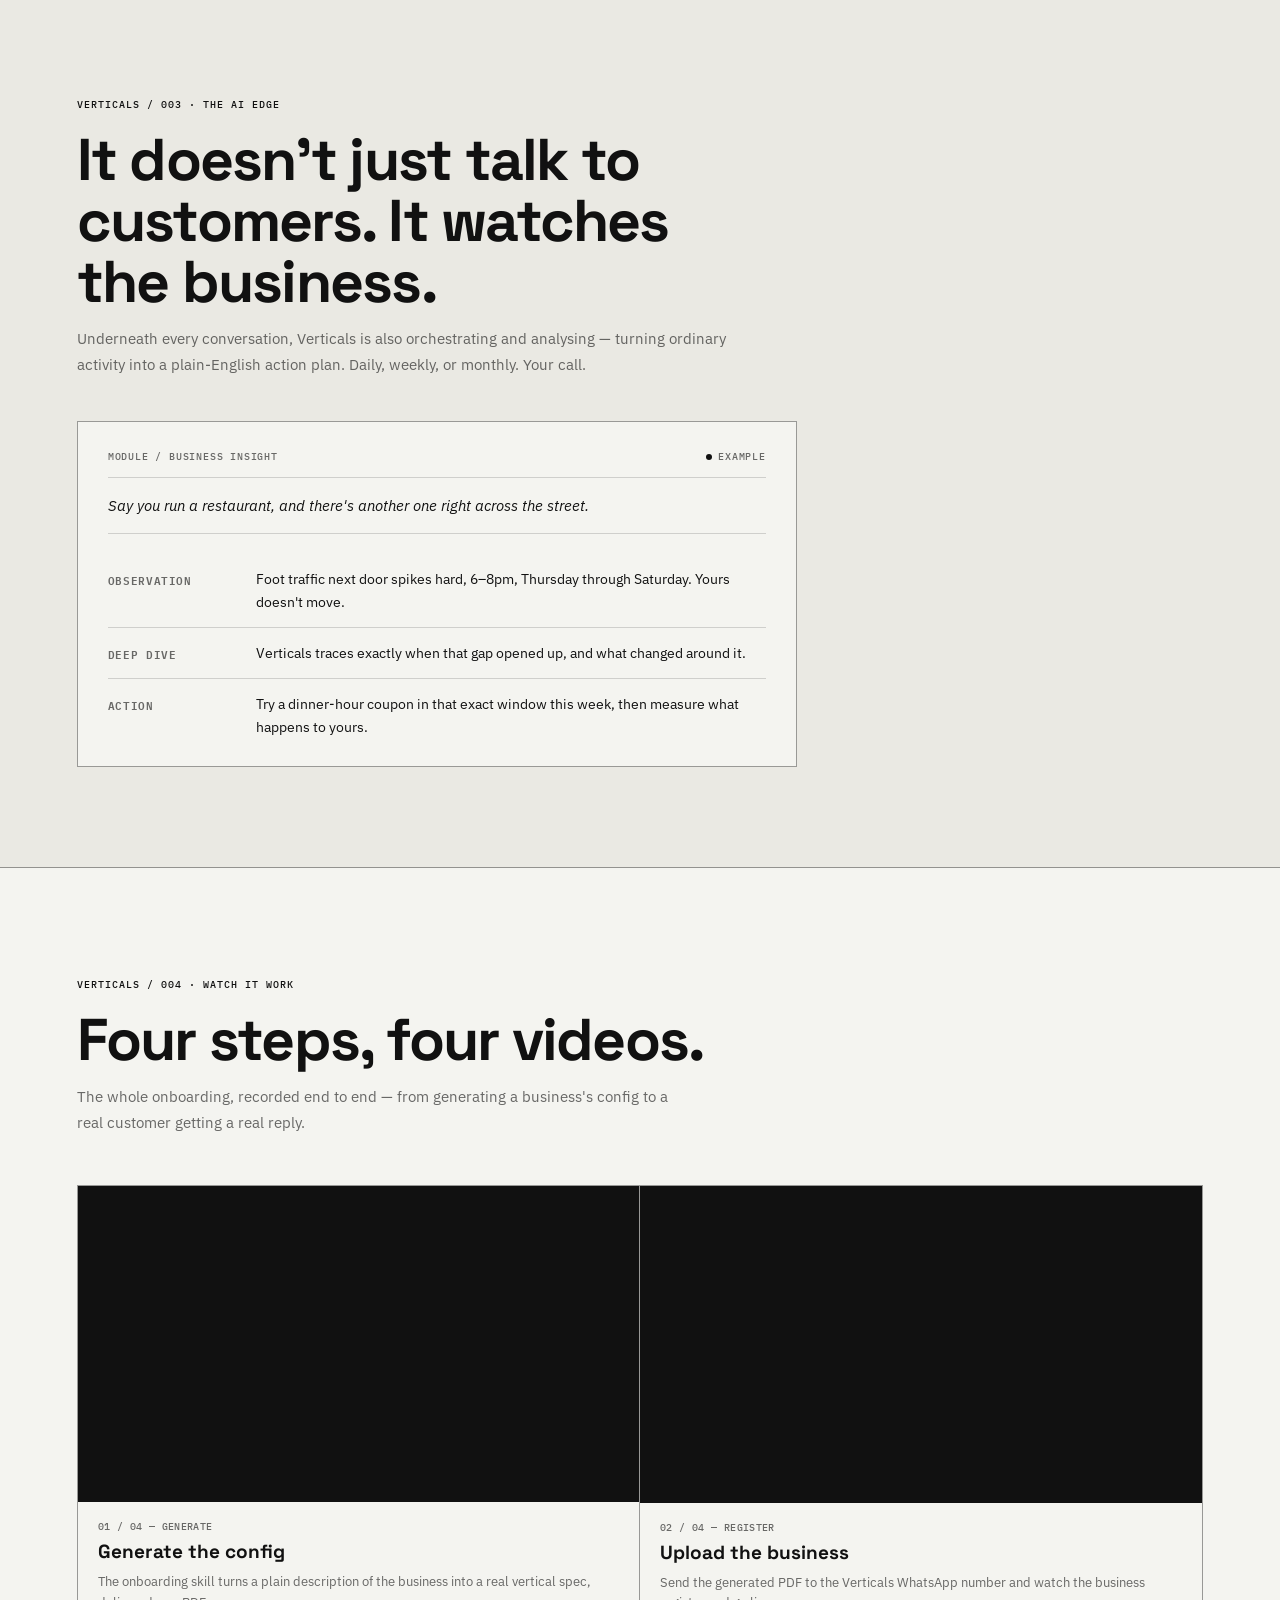
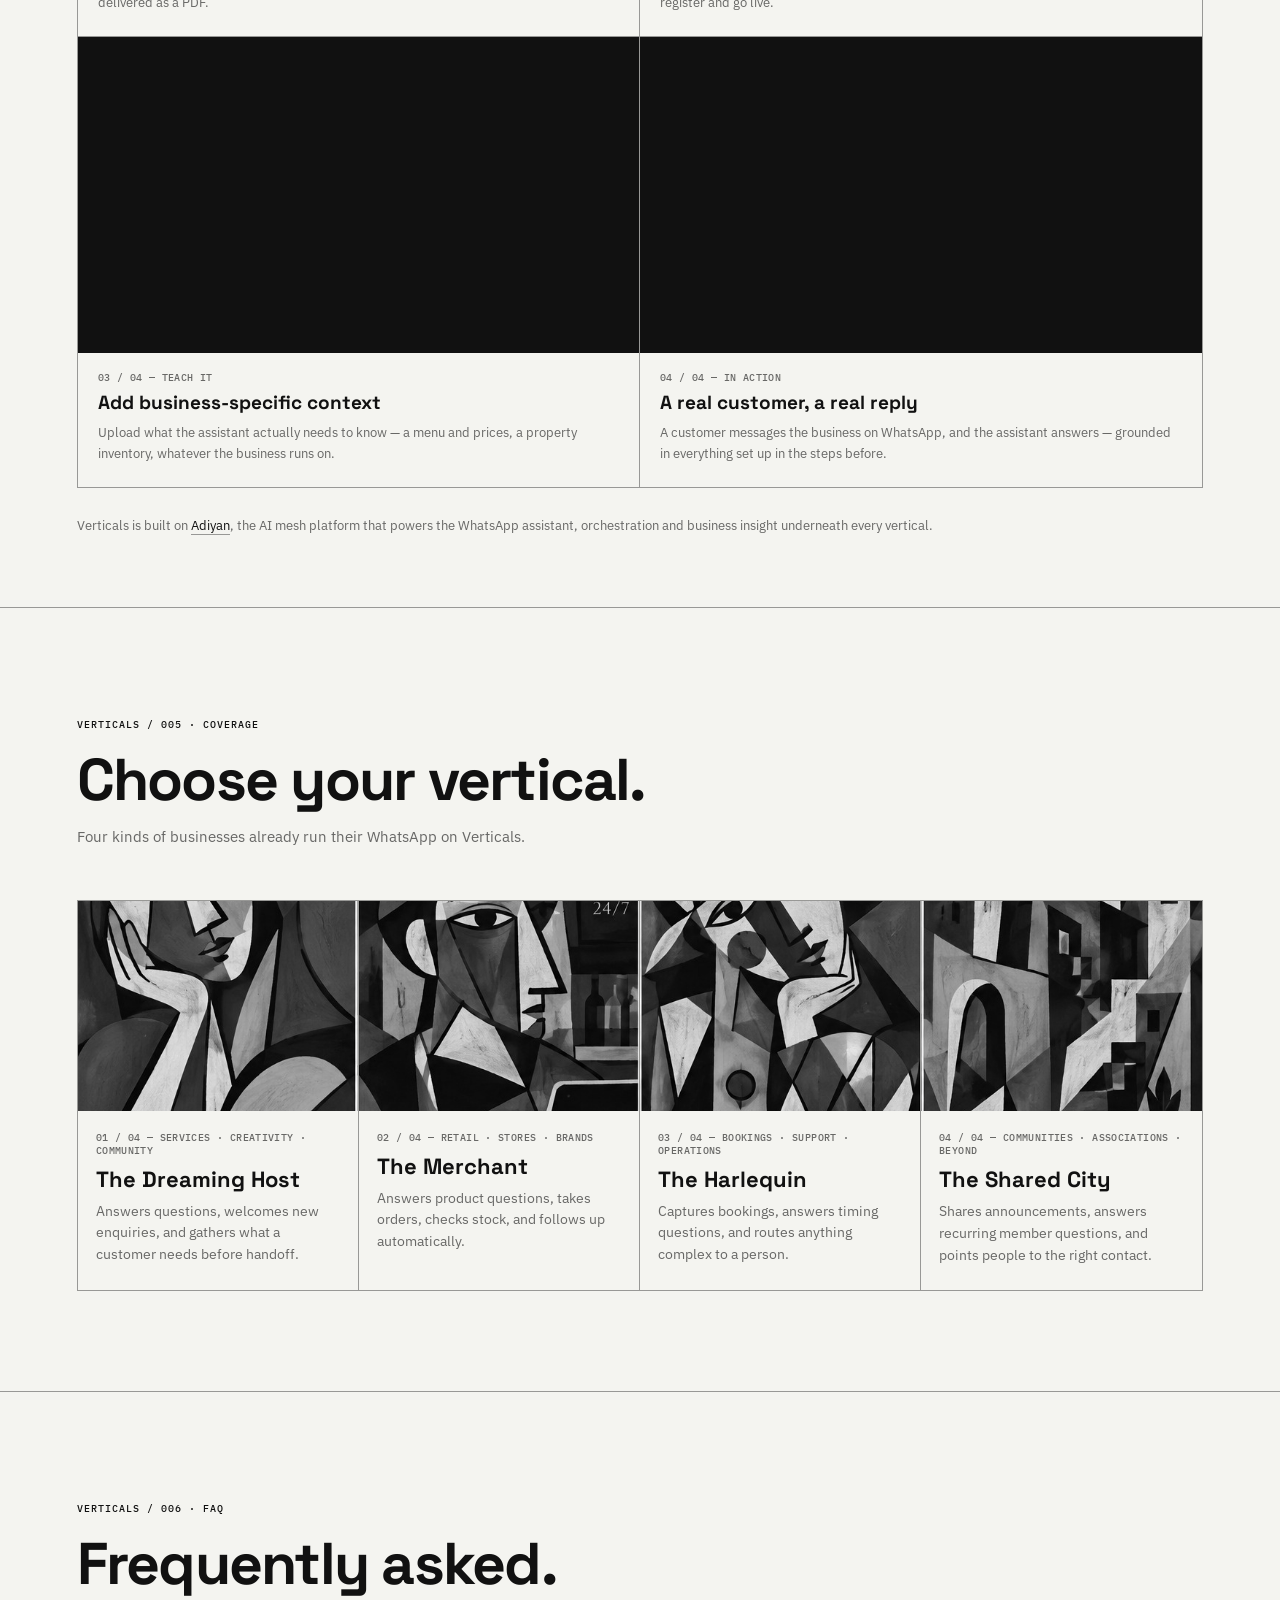
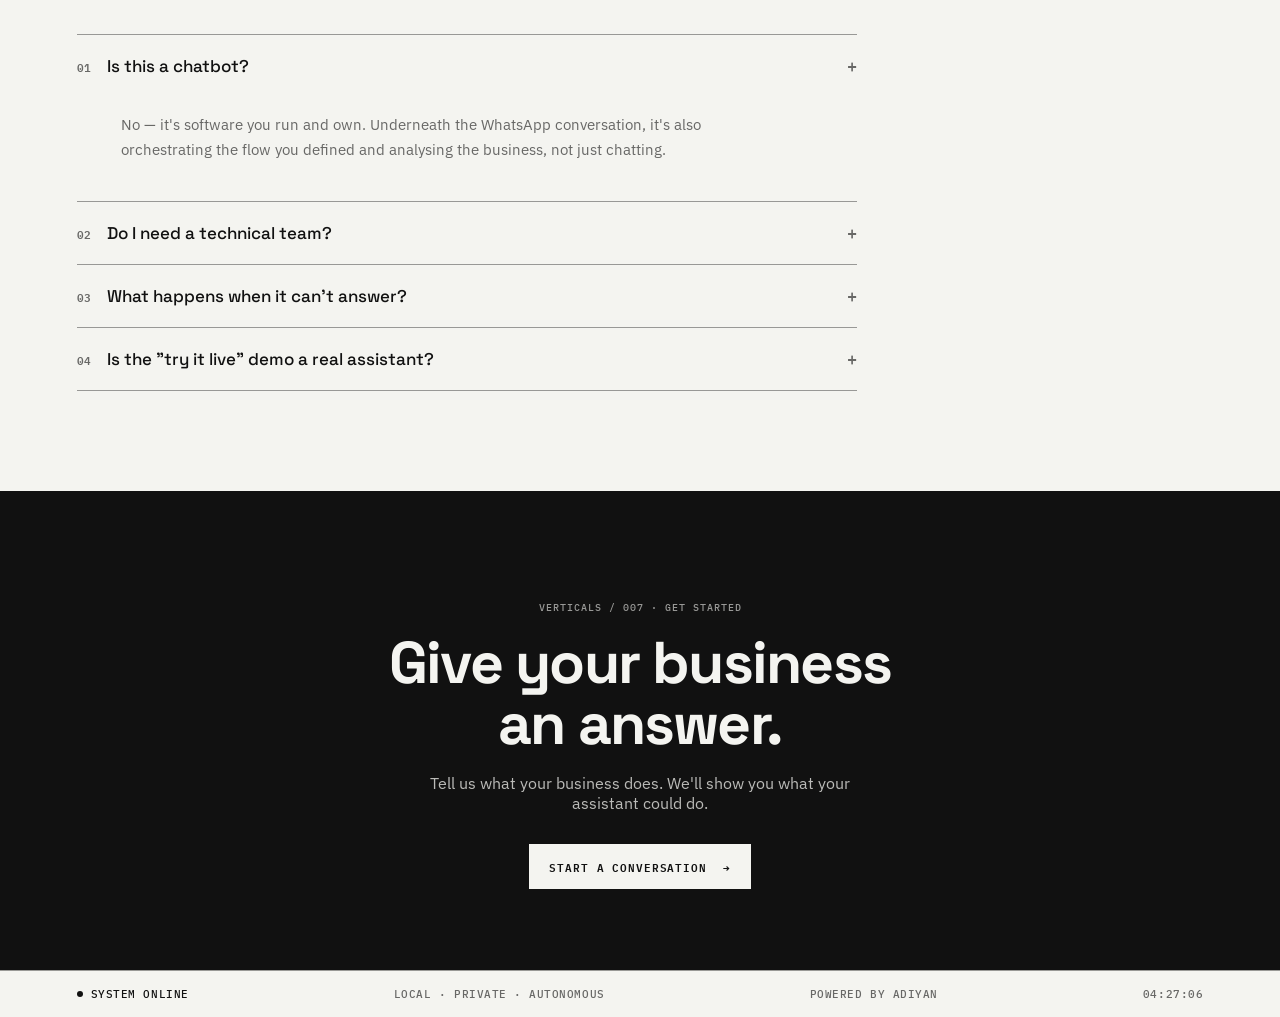
==== commit efd577b3: "Apply the same color-on-hover effect to the header logo mark Same two-layer grayscale/color techniqu" ====
--- a/index.html
+++ b/index.html
@@ -21,7 +21,10 @@
 
   <header class="site-header">
     <a class="brand" href="#top" aria-label="Verticals home">
-      <img class="brand-mark" src="assets/verticals-icon.png" alt="" />
+      <span class="brand-mark">
+        <img class="art-base" src="assets/verticals-icon.png" alt="" />
+        <img class="art-color" src="assets/verticals-icon-color.png" alt="" aria-hidden="true" />
+      </span>
       <span class="brand-text">
         <span class="brand-name">VERTICALS</span>
         <span class="brand-sub">SYS / 001 · LOCAL NODE</span>
--- a/styles.css
+++ b/styles.css
@@ -17,7 +17,9 @@
 /* header */
 .site-header{position:fixed;top:0;left:0;right:0;height:70px;z-index:100;background:var(--paper);border-bottom:1px solid var(--line-strong);display:flex;align-items:center;padding:0 4vw;gap:3vw}
 .brand{display:flex;align-items:center;gap:12px}
-.brand-mark{width:34px;height:34px;object-fit:cover;border-radius:2px}
+.brand-mark{position:relative;display:block;width:34px;height:34px;border-radius:2px;overflow:hidden}
+.brand-mark img{position:absolute;inset:0;width:100%;height:100%;object-fit:cover}
+.brand-mark:hover .art-color{opacity:1}
 .brand-text{display:flex;flex-direction:column;line-height:1.1}
 .brand-name{font:700 20px "Space Grotesk",sans-serif;letter-spacing:-.02em}
 .brand-sub,.eyebrow{font:500 10px "IBM Plex Mono",monospace;letter-spacing:.1em;text-transform:uppercase}
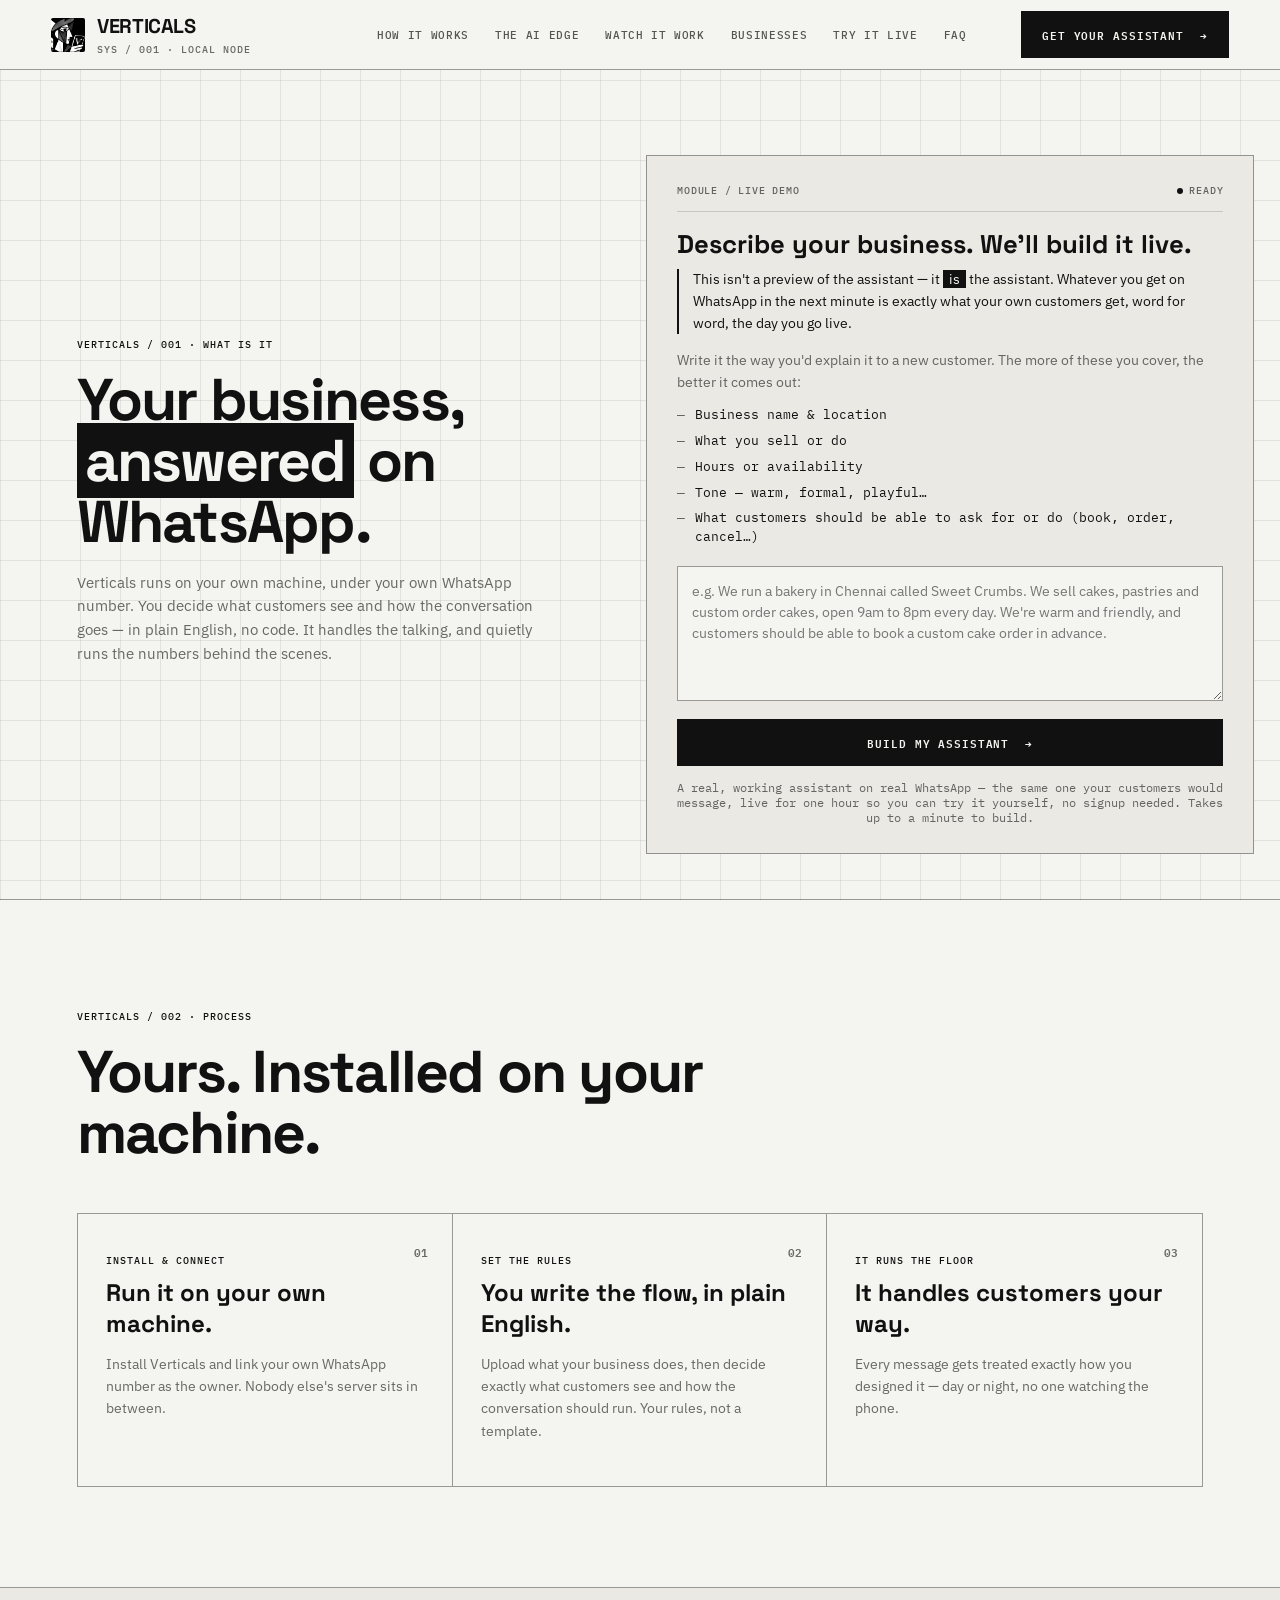
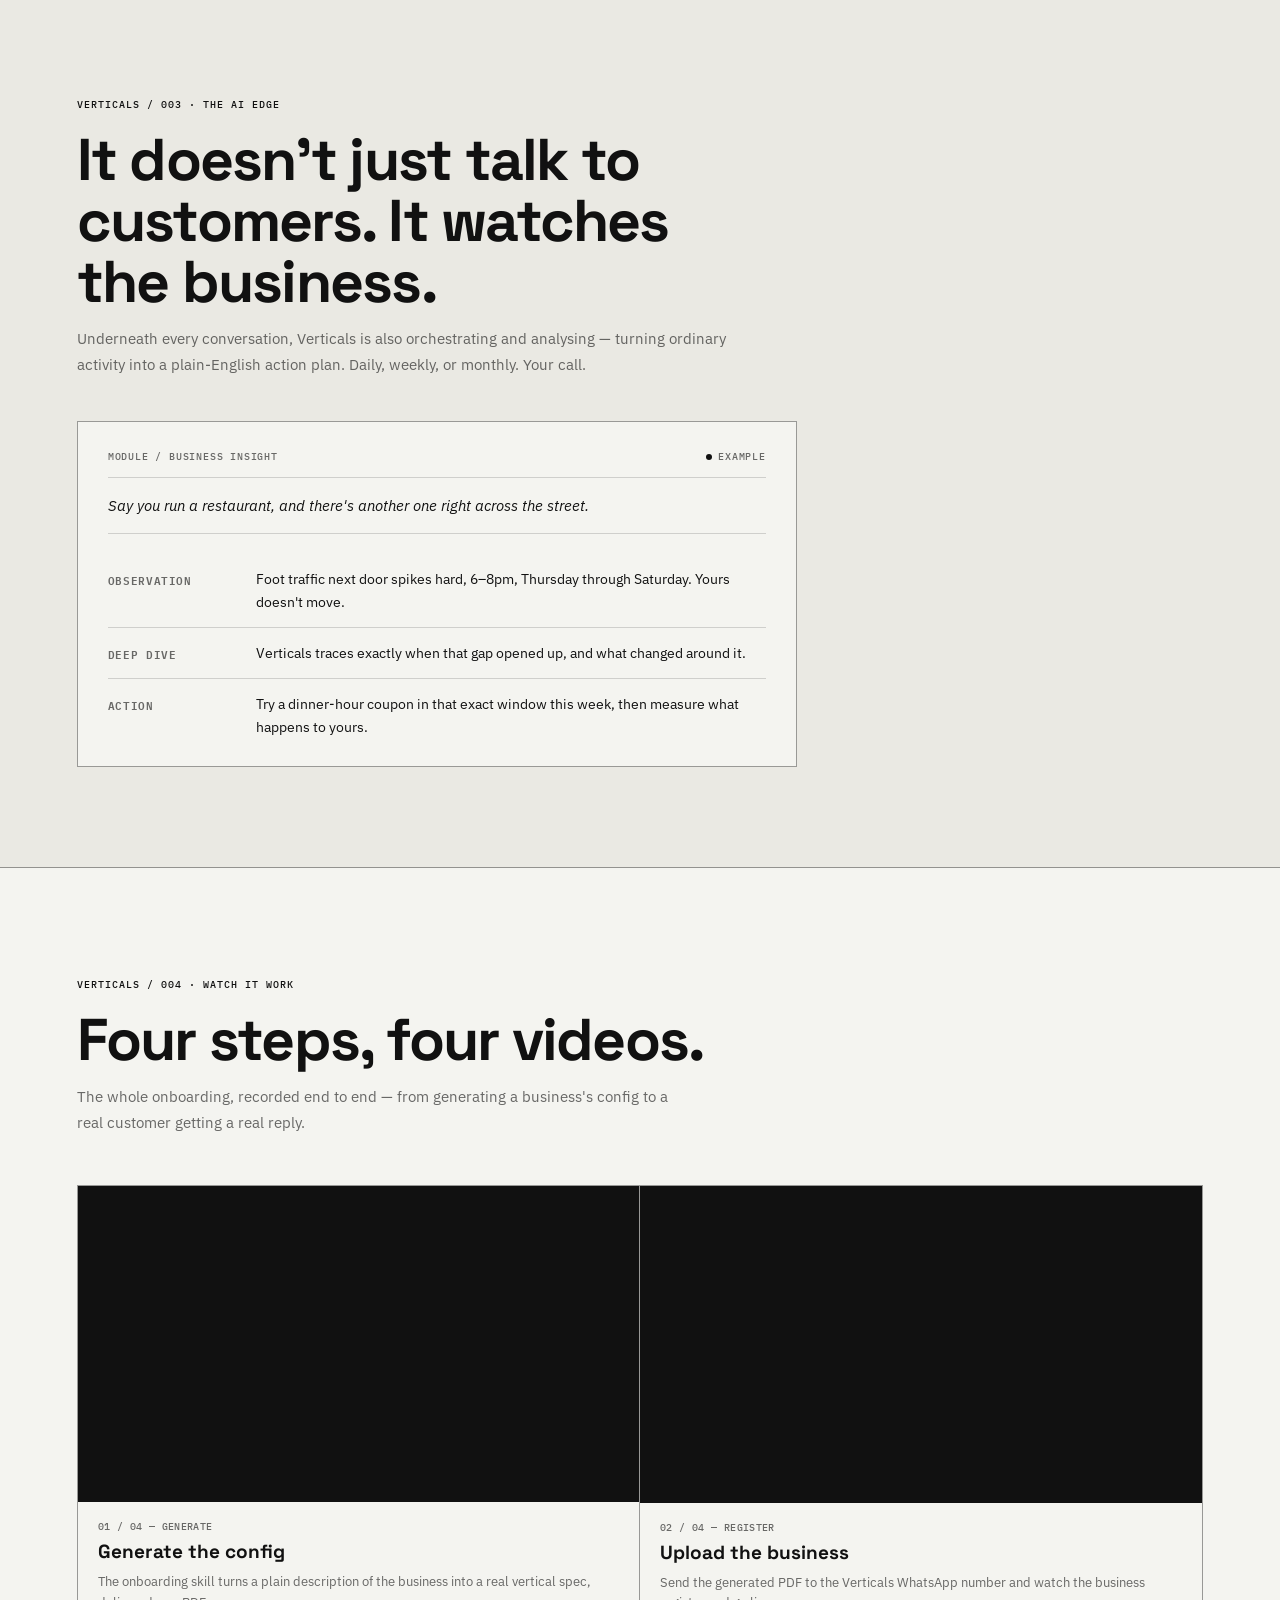
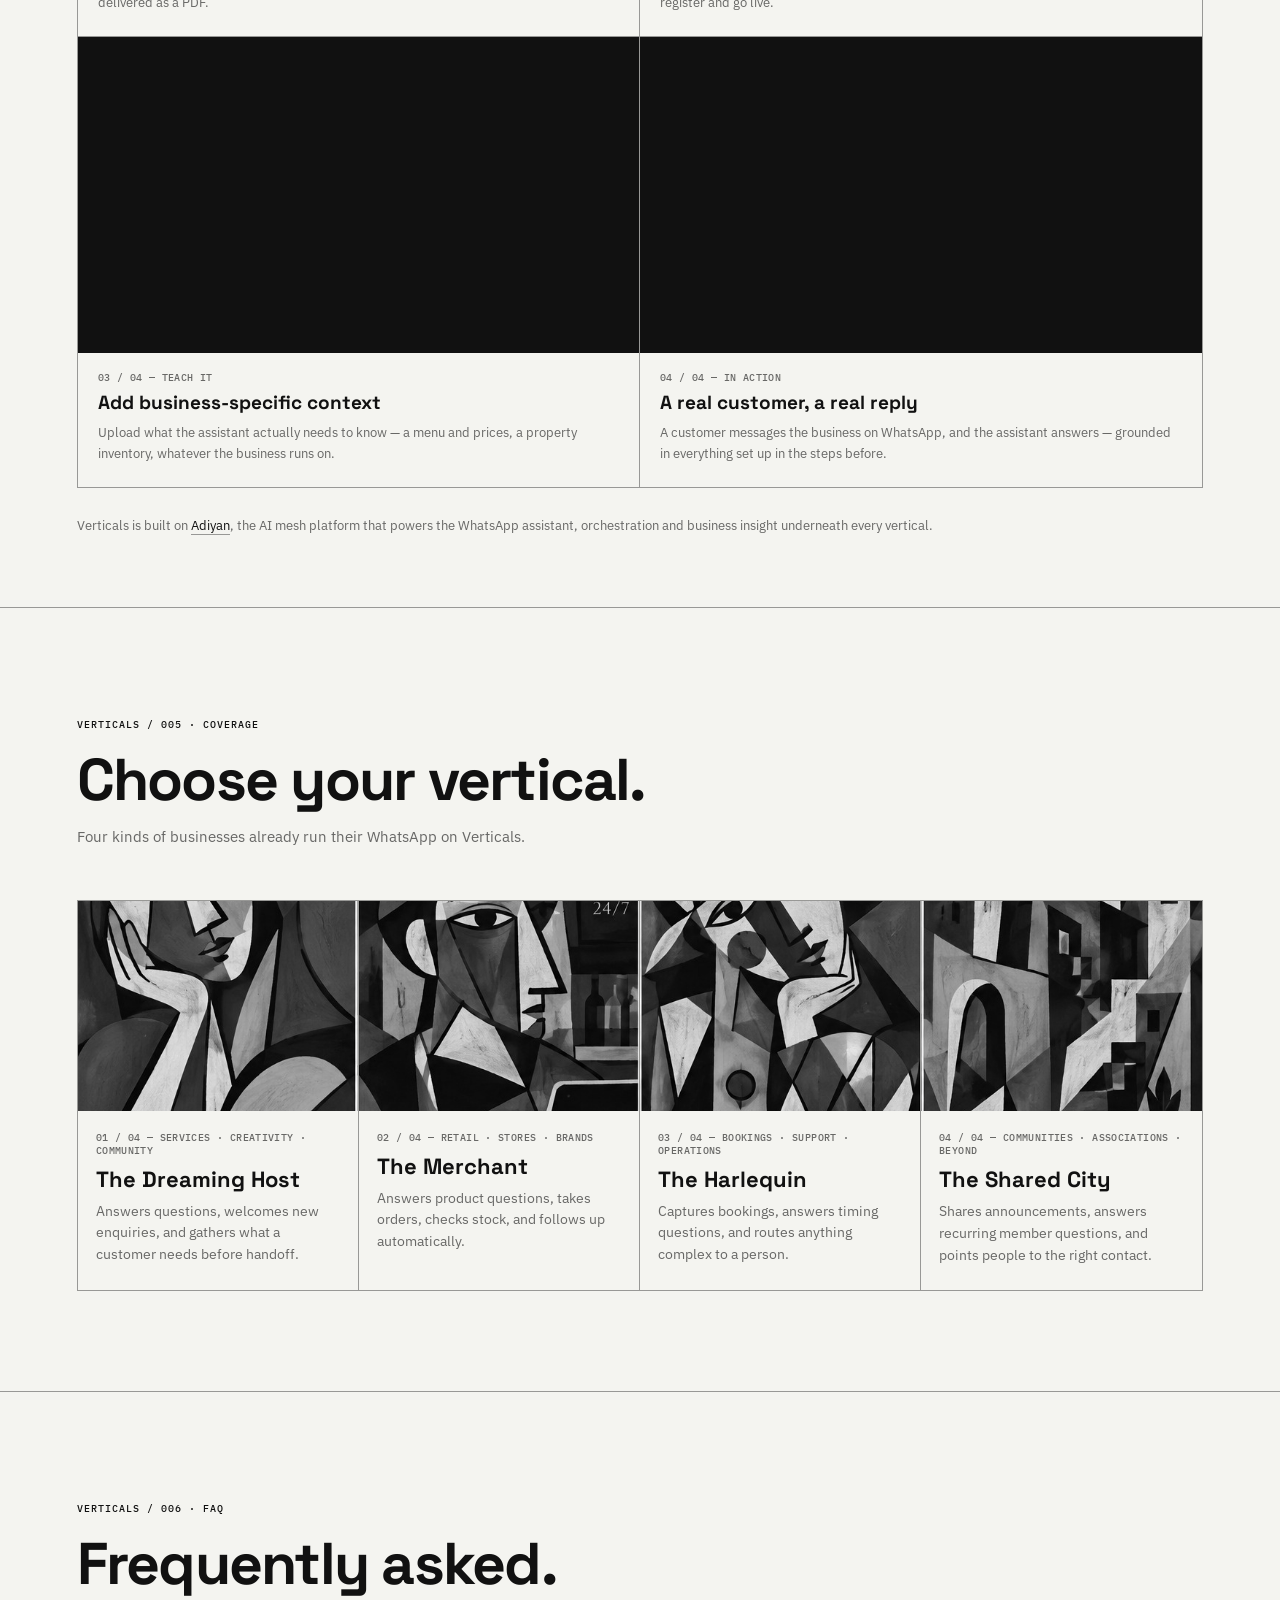
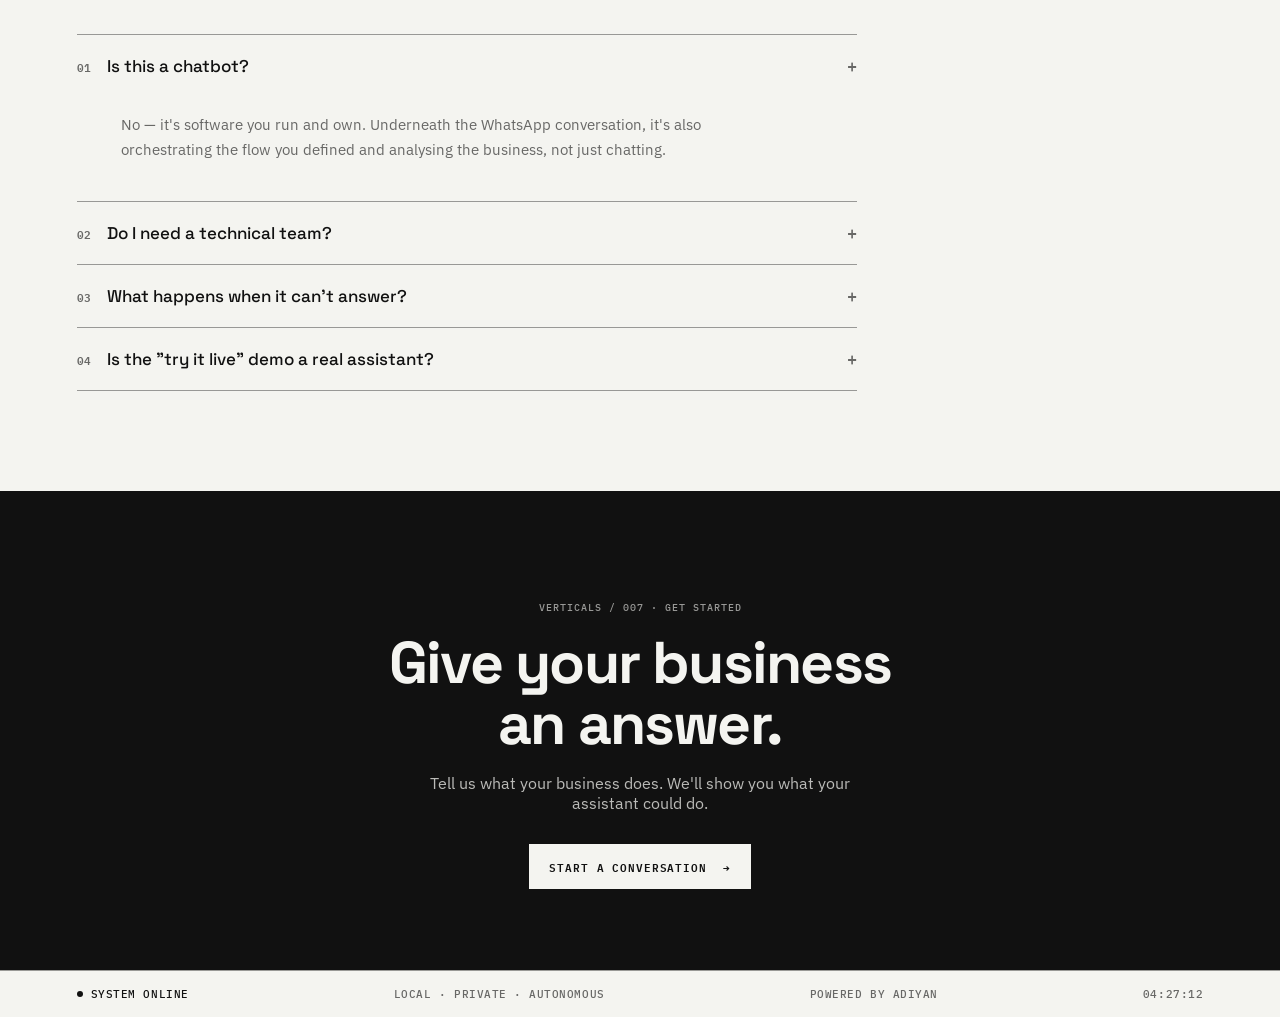
==== commit c41fbd34: "Make explicit that the live demo is what customers will experience The demo already worked correctly" ====
--- a/index.html
+++ b/index.html
@@ -55,6 +55,7 @@
           <span class="status-tag"><i class="status-dot"></i> READY</span>
         </div>
         <h2>Describe your business. We'll build it live.</h2>
+        <p class="demo-promise">This isn't a preview of the assistant — it <em>is</em> the assistant. Whatever you get on WhatsApp in the next minute is exactly what your own customers get, word for word, the day you go live.</p>
         <p class="demo-instructions">Write it the way you'd explain it to a new customer. The more of these you cover, the better it comes out:</p>
         <ul class="demo-checklist">
           <li>Business name &amp; location</li>
@@ -67,7 +68,7 @@
           <textarea id="demoInput" maxlength="600" rows="5" placeholder="e.g. We run a bakery in Chennai called Sweet Crumbs. We sell cakes, pastries and custom order cakes, open 9am to 8pm every day. We're warm and friendly, and customers should be able to book a custom cake order in advance." required></textarea>
           <button type="submit" class="button" id="demoSubmit">BUILD MY ASSISTANT <span>→</span></button>
         </form>
-        <p class="demo-note">A real, working assistant — live for one hour so you can try it yourself, no signup needed. Takes up to a minute to build.</p>
+        <p class="demo-note">A real, working assistant on real WhatsApp — the same one your customers would message, live for one hour so you can try it yourself, no signup needed. Takes up to a minute to build.</p>
         <div class="demo-result" id="demoResult" hidden></div>
         <p class="demo-error" id="demoError" hidden></p>
       </div>
@@ -195,7 +196,7 @@
         <details open><summary><span>01</span>Is this a chatbot?<span class="toggle">+</span></summary><p>No — it's software you run and own. Underneath the WhatsApp conversation, it's also orchestrating the flow you defined and analysing the business, not just chatting.</p></details>
         <details><summary><span>02</span>Do I need a technical team?<span class="toggle">+</span></summary><p>No. Verticals installs on your own machine with no code — you describe your business and your rules in plain English, that's it.</p></details>
         <details><summary><span>03</span>What happens when it can't answer?<span class="toggle">+</span></summary><p>It asks for clarification or hands the conversation to a person, instead of guessing.</p></details>
-        <details><summary><span>04</span>Is the "try it live" demo a real assistant?<span class="toggle">+</span></summary><p>Yes — it's registered for real and answers on real WhatsApp, just scoped to one hour so a live demo doesn't stick around forever. A real deployment for your business doesn't expire.</p></details>
+        <details><summary><span>04</span>Is the "try it live" demo a real assistant?<span class="toggle">+</span></summary><p>Yes — it's registered for real and answers on real WhatsApp, just scoped to one hour so a live demo doesn't stick around forever. Whatever it says back to you is exactly what your own customers would get once it's live — same voice, same rules, no separate "demo mode." A real deployment for your business simply doesn't expire.</p></details>
       </div>
     </section>
 
--- a/styles.css
+++ b/styles.css
@@ -19,7 +19,7 @@
 .brand{display:flex;align-items:center;gap:12px}
 .brand-mark{position:relative;display:block;width:34px;height:34px;border-radius:2px;overflow:hidden}
 .brand-mark img{position:absolute;inset:0;width:100%;height:100%;object-fit:cover}
-.brand-mark:hover .art-color{opacity:1}
+.brand-mark:hover .art-color,.brand-mark.touch-active .art-color{opacity:1}
 .brand-text{display:flex;flex-direction:column;line-height:1.1}
 .brand-name{font:700 20px "Space Grotesk",sans-serif;letter-spacing:-.02em}
 .brand-sub,.eyebrow{font:500 10px "IBM Plex Mono",monospace;letter-spacing:.1em;text-transform:uppercase}
@@ -50,6 +50,8 @@
 .console-head{display:flex;justify-content:space-between;align-items:center;font:500 10px "IBM Plex Mono",monospace;letter-spacing:.08em;text-transform:uppercase;color:var(--ink-soft);border-bottom:1px solid var(--line);padding-bottom:14px;margin-bottom:18px}
 .status-tag{display:inline-flex;align-items:center;gap:6px}
 .hero-demo h2{font:700 clamp(22px,2vw,28px)/1.15 "Space Grotesk",sans-serif;margin:0 0 10px}
+.demo-promise{color:var(--ink);font-size:13.5px;line-height:1.6;margin:0 0 16px;padding-left:14px;border-left:2px solid var(--ink)}
+.demo-promise em{font-style:normal;background:var(--ink);color:var(--paper);padding:0 6px}
 .demo-instructions{color:var(--ink-soft);font-size:13.5px;line-height:1.6;margin:0 0 12px}
 .demo-checklist{list-style:none;margin:0 0 20px;padding:0;display:grid;gap:7px;font-family:"IBM Plex Mono",monospace}
 .demo-checklist li{color:var(--ink);font-size:12.5px;line-height:1.5;padding-left:18px;position:relative}
@@ -102,7 +104,7 @@
 .art-color{opacity:0;transition:opacity .35s ease;
   -webkit-mask-image:radial-gradient(ellipse 280px 100% at var(--mx,50%) 50%,#000 0%,transparent 100%);
   mask-image:radial-gradient(ellipse 280px 100% at var(--mx,50%) 50%,#000 0%,transparent 100%)}
-.card-art:hover .art-color{opacity:1}
+.card-art:hover .art-color,.card-art.touch-active .art-color{opacity:1}
 .card-body{padding:20px 18px 24px;flex:1;display:flex;flex-direction:column;gap:8px}
 .card-eyebrow{font:500 9.5px "IBM Plex Mono",monospace;letter-spacing:.04em;color:var(--ink-soft)}
 .card-body h3{font:700 22px "Space Grotesk",sans-serif;margin:0}
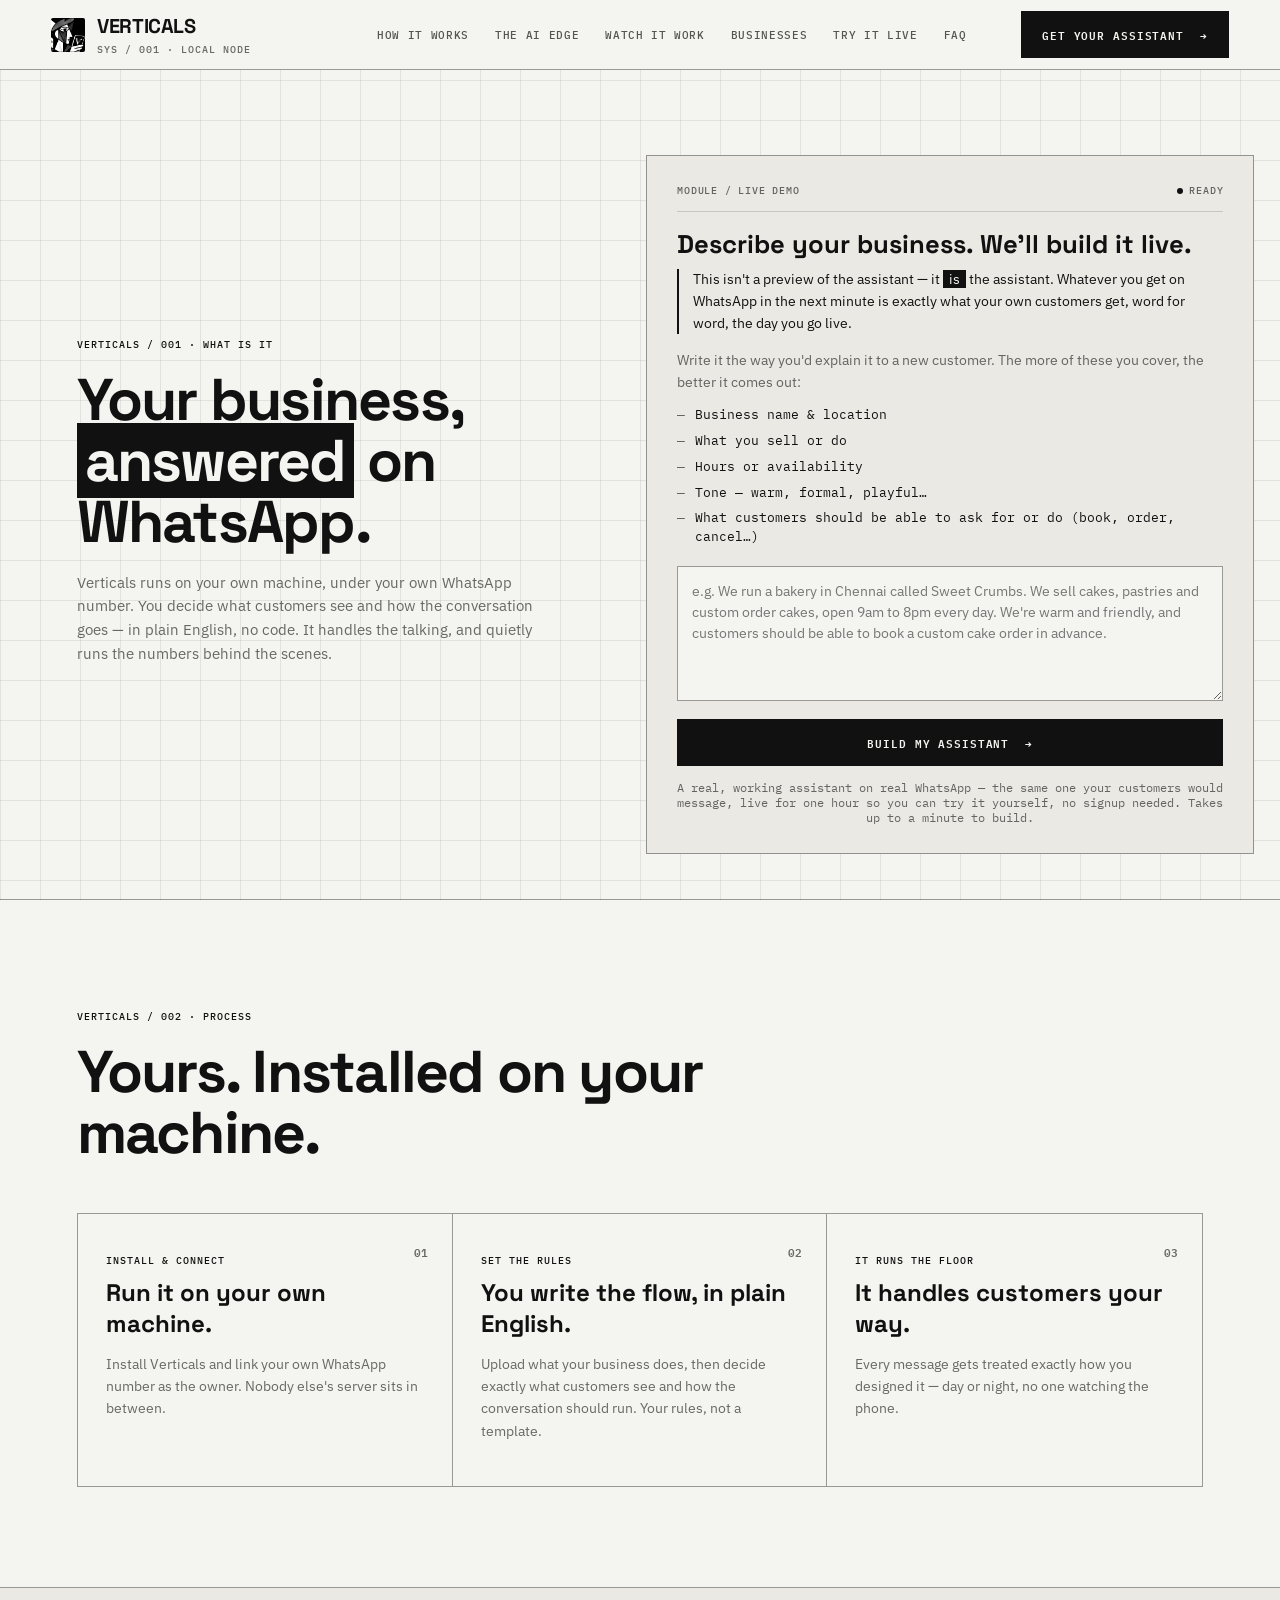
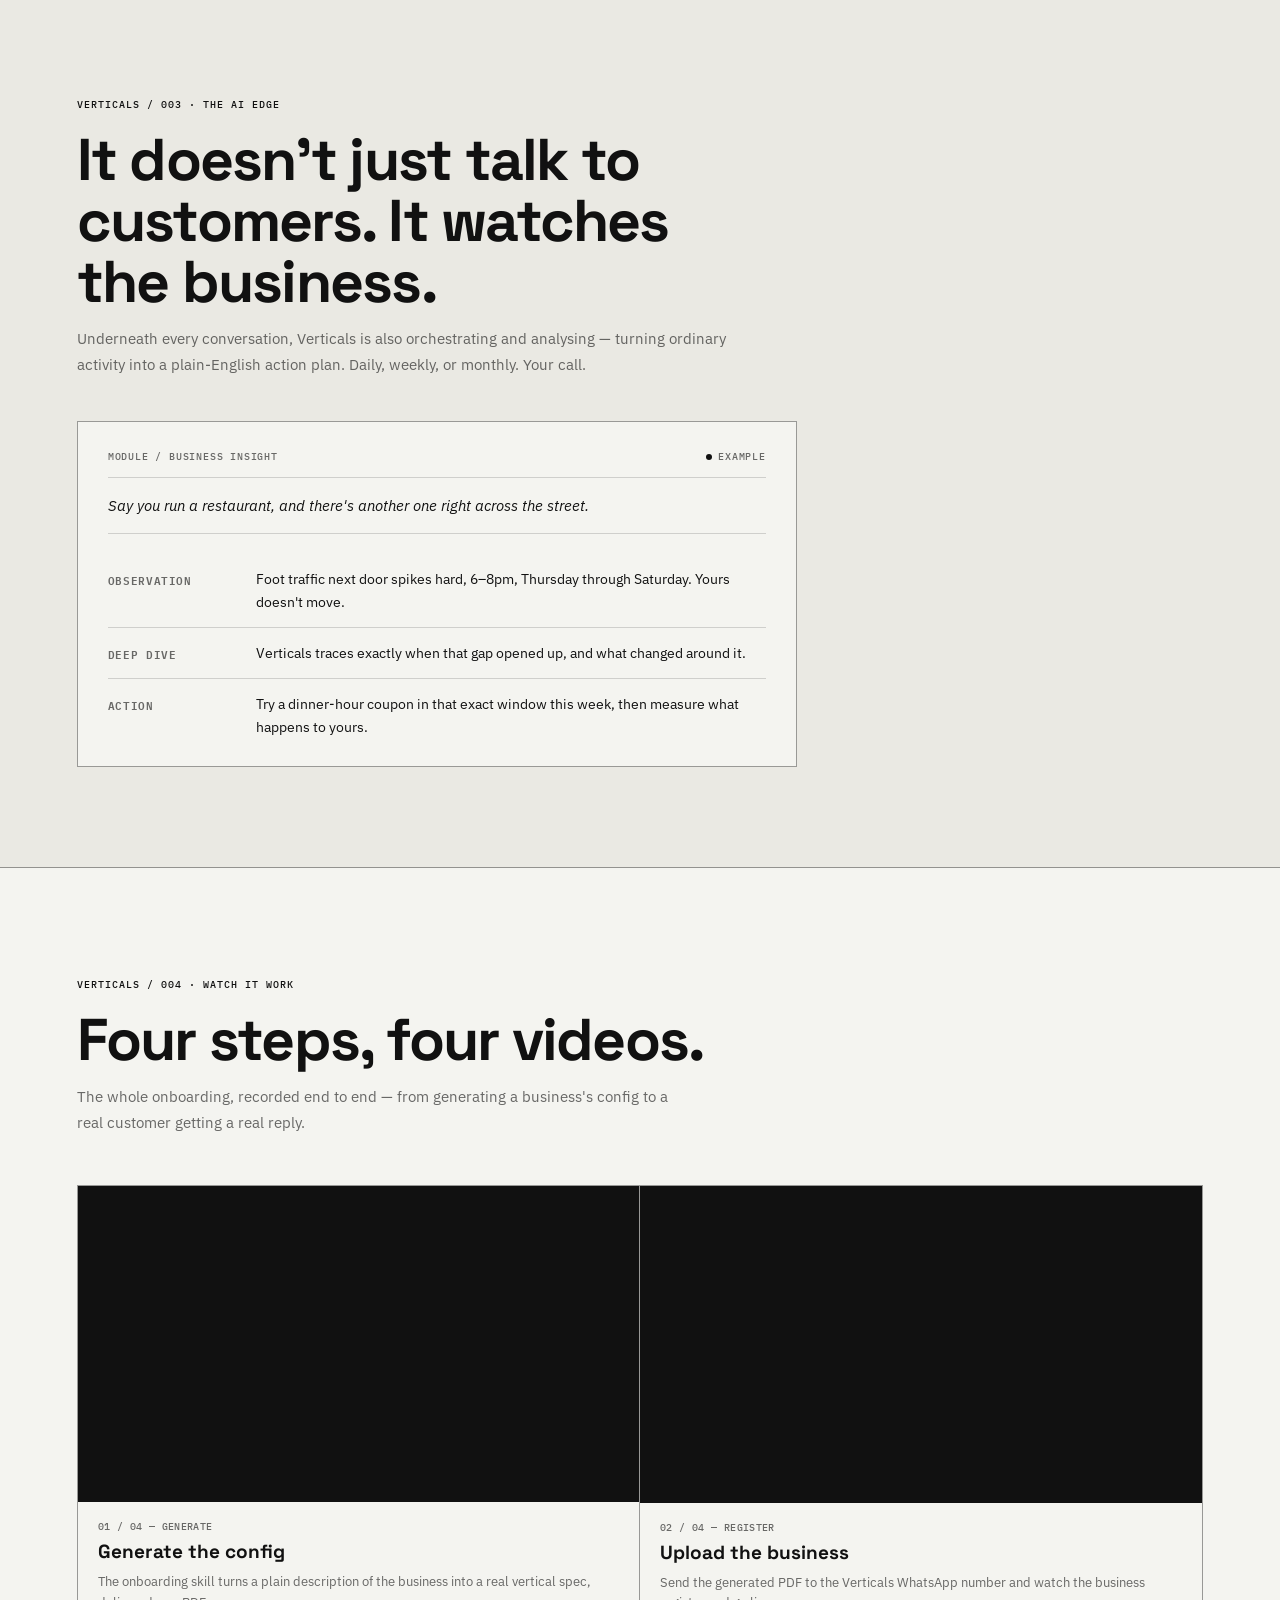
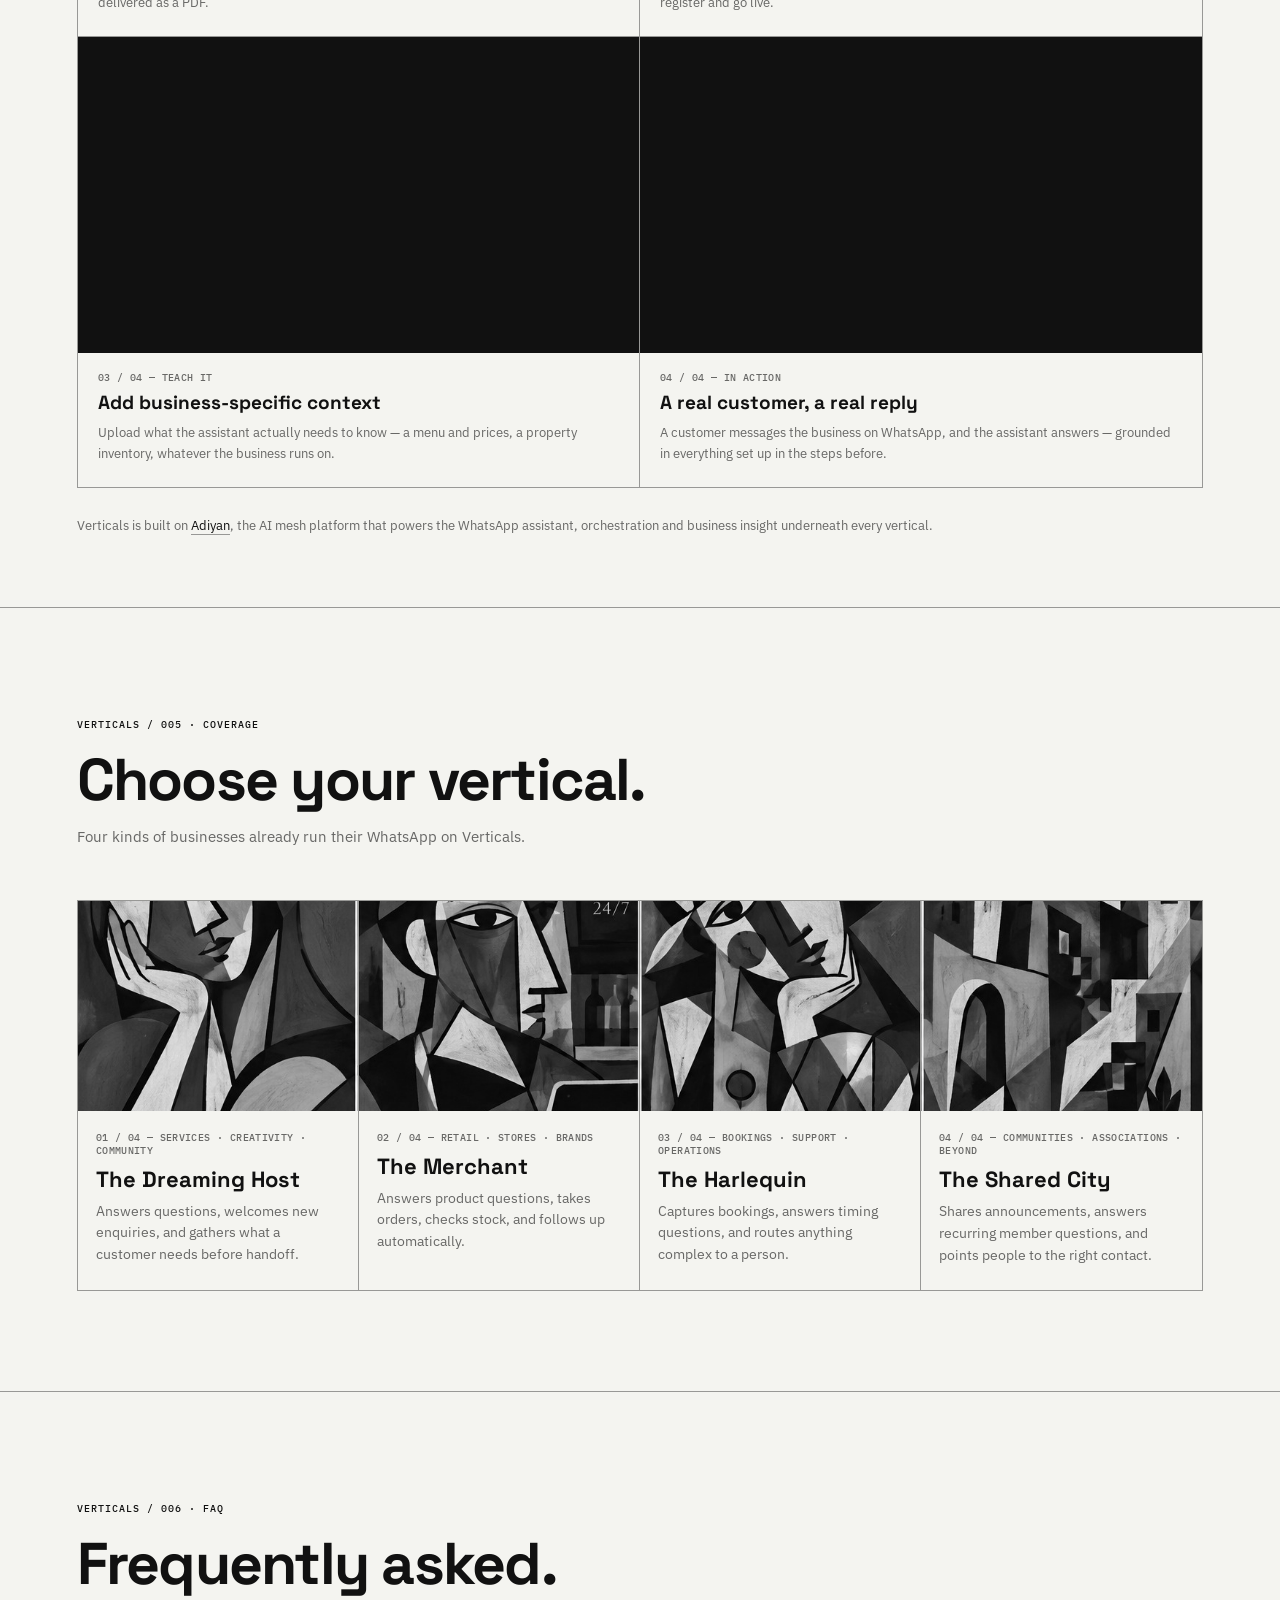
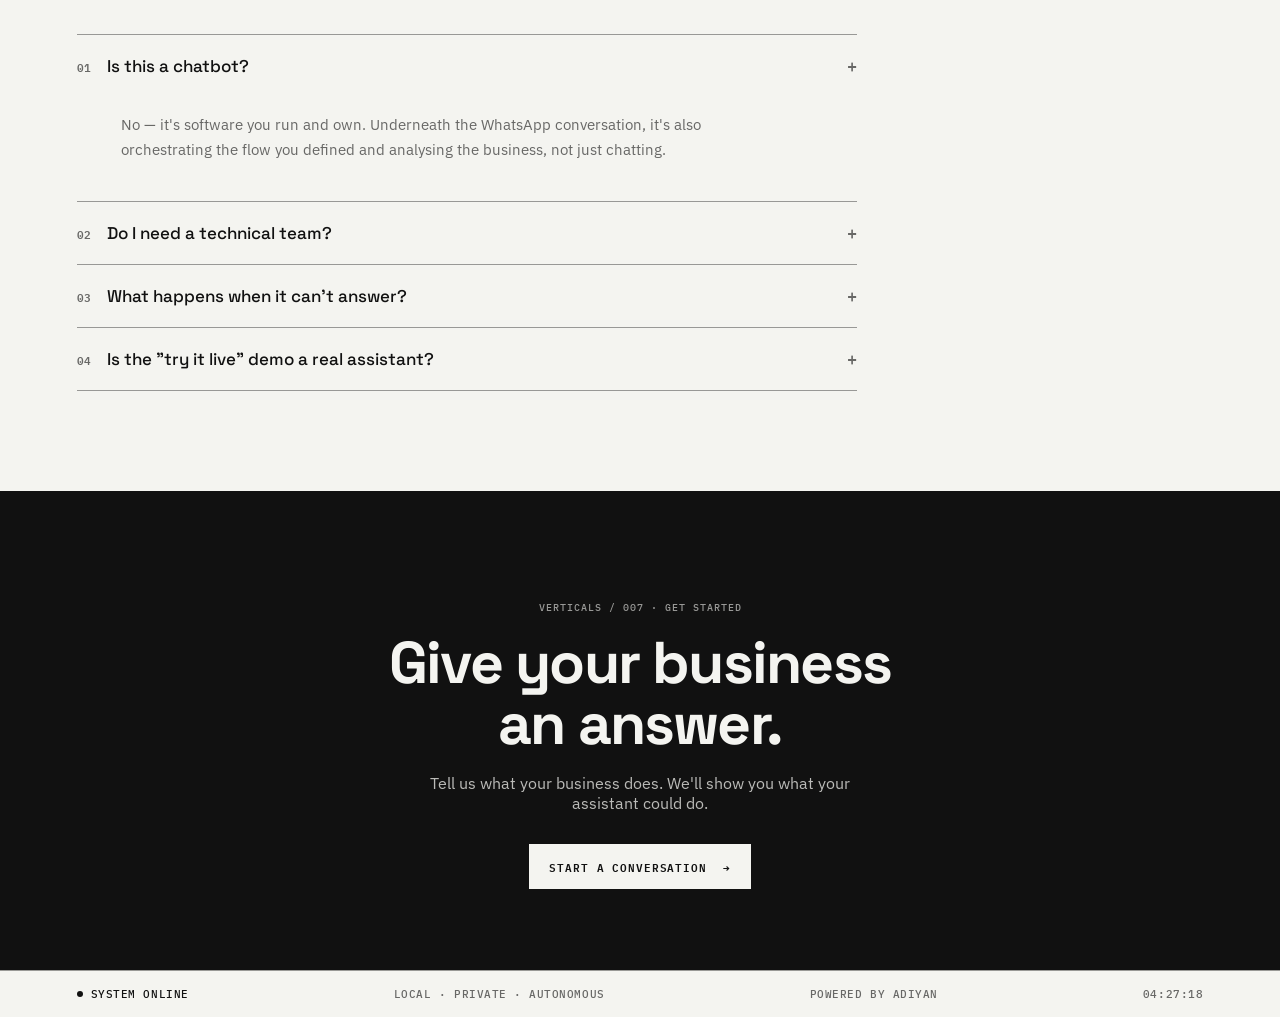
==== commit 02962426: "Make the live-demo READY dot blink through the logo's own colors Extracted the actual palette from a" ====
--- a/index.html
+++ b/index.html
@@ -52,7 +52,7 @@
       <div class="hero-demo reveal delayed" id="verticalsDemo">
         <div class="console-head">
           <span>MODULE / LIVE DEMO</span>
-          <span class="status-tag"><i class="status-dot"></i> READY</span>
+          <span class="status-tag"><i class="status-dot disco"></i> READY</span>
         </div>
         <h2>Describe your business. We'll build it live.</h2>
         <p class="demo-promise">This isn't a preview of the assistant — it <em>is</em> the assistant. Whatever you get on WhatsApp in the next minute is exactly what your own customers get, word for word, the day you go live.</p>
--- a/styles.css
+++ b/styles.css
@@ -1,6 +1,10 @@
 :root{
   --paper:#f4f4f0; --paper2:#eae9e3; --ink:#111111; --ink-soft:rgba(17,17,17,.62);
   --line:rgba(17,17,17,.16); --line-strong:rgba(17,17,17,.4);
+  /* Extracted from assets/verticals-icon-color.png via k-means quantization -
+     the actual red/blue/ochre/cream the mark itself is painted in, not a
+     picked-by-eye palette. Used only for the live-demo READY dot's blink. */
+  --p1:#bf1d1a; --p2:#0a306e; --p3:#cb9036; --p4:#efd5ac;
 }
 *{box-sizing:border-box}
 html{scroll-behavior:smooth}
@@ -35,6 +39,16 @@
 
 .status-dot{display:inline-block;width:6px;height:6px;border-radius:50%;background:var(--ink);animation:pulse 2.4s infinite}
 @keyframes pulse{0%{opacity:1}50%{opacity:.25}100%{opacity:1}}
+
+/* Live-demo READY dot only - cycles through the logo's own palette instead
+   of the plain pulse every other status-dot uses. Grays out and pauses the
+   instant the visitor starts typing (see #verticalsDemo.interacting below,
+   toggled from script.js's demoInput focus/blur listeners), so the color
+   never competes with someone trying to read what they just wrote. */
+.status-dot.disco{animation:disco-blink 5s steps(1,end) infinite,disco-pulse 5s linear infinite;transition:filter .4s}
+@keyframes disco-blink{0%{background:var(--p1)}25%{background:var(--p2)}50%{background:var(--p3)}75%{background:var(--p4)}100%{background:var(--p1)}}
+@keyframes disco-pulse{0%,100%{box-shadow:0 0 8px 2px var(--p1)}25%{box-shadow:0 0 8px 2px var(--p2)}50%{box-shadow:0 0 8px 2px var(--p3)}75%{box-shadow:0 0 8px 2px var(--p4)}}
+#verticalsDemo.interacting .status-dot.disco{animation-play-state:paused;filter:grayscale(1) brightness(1.15)}
 
 .section-pad{padding-left:6vw;padding-right:6vw}
 
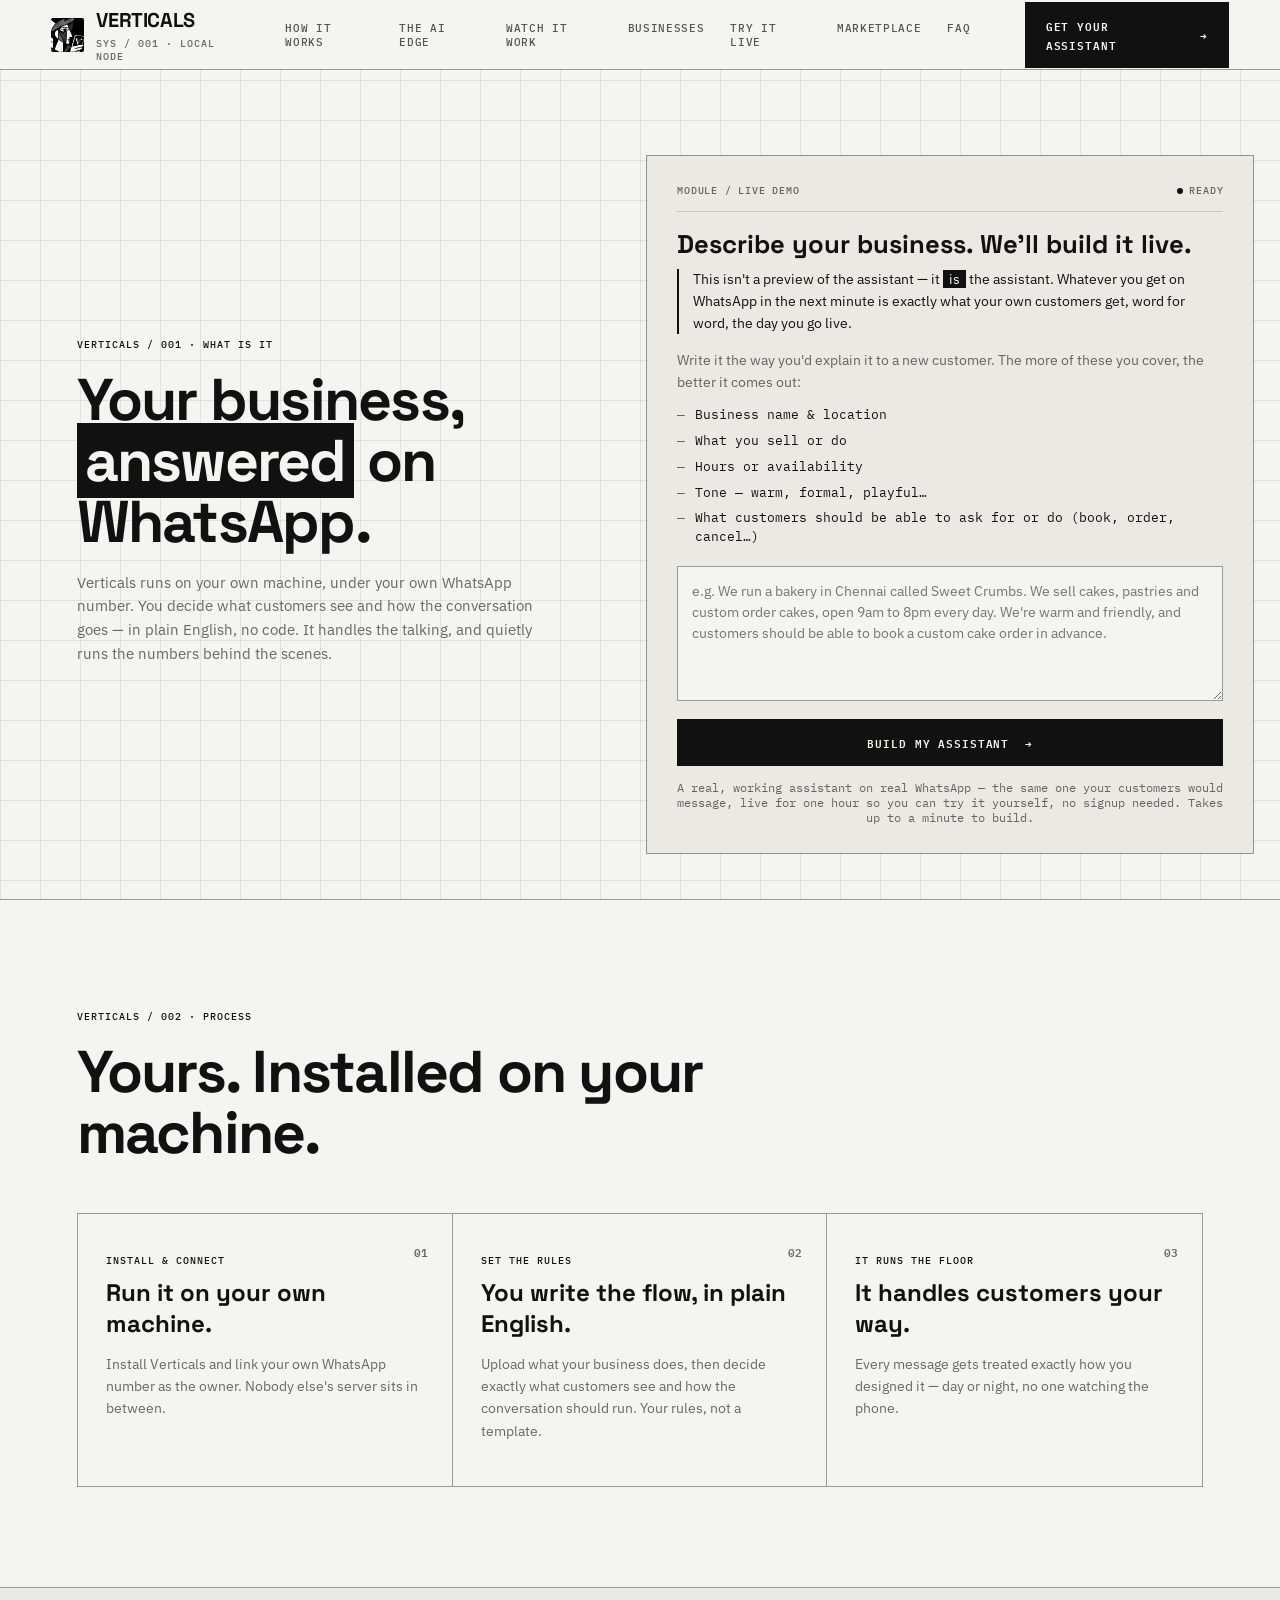
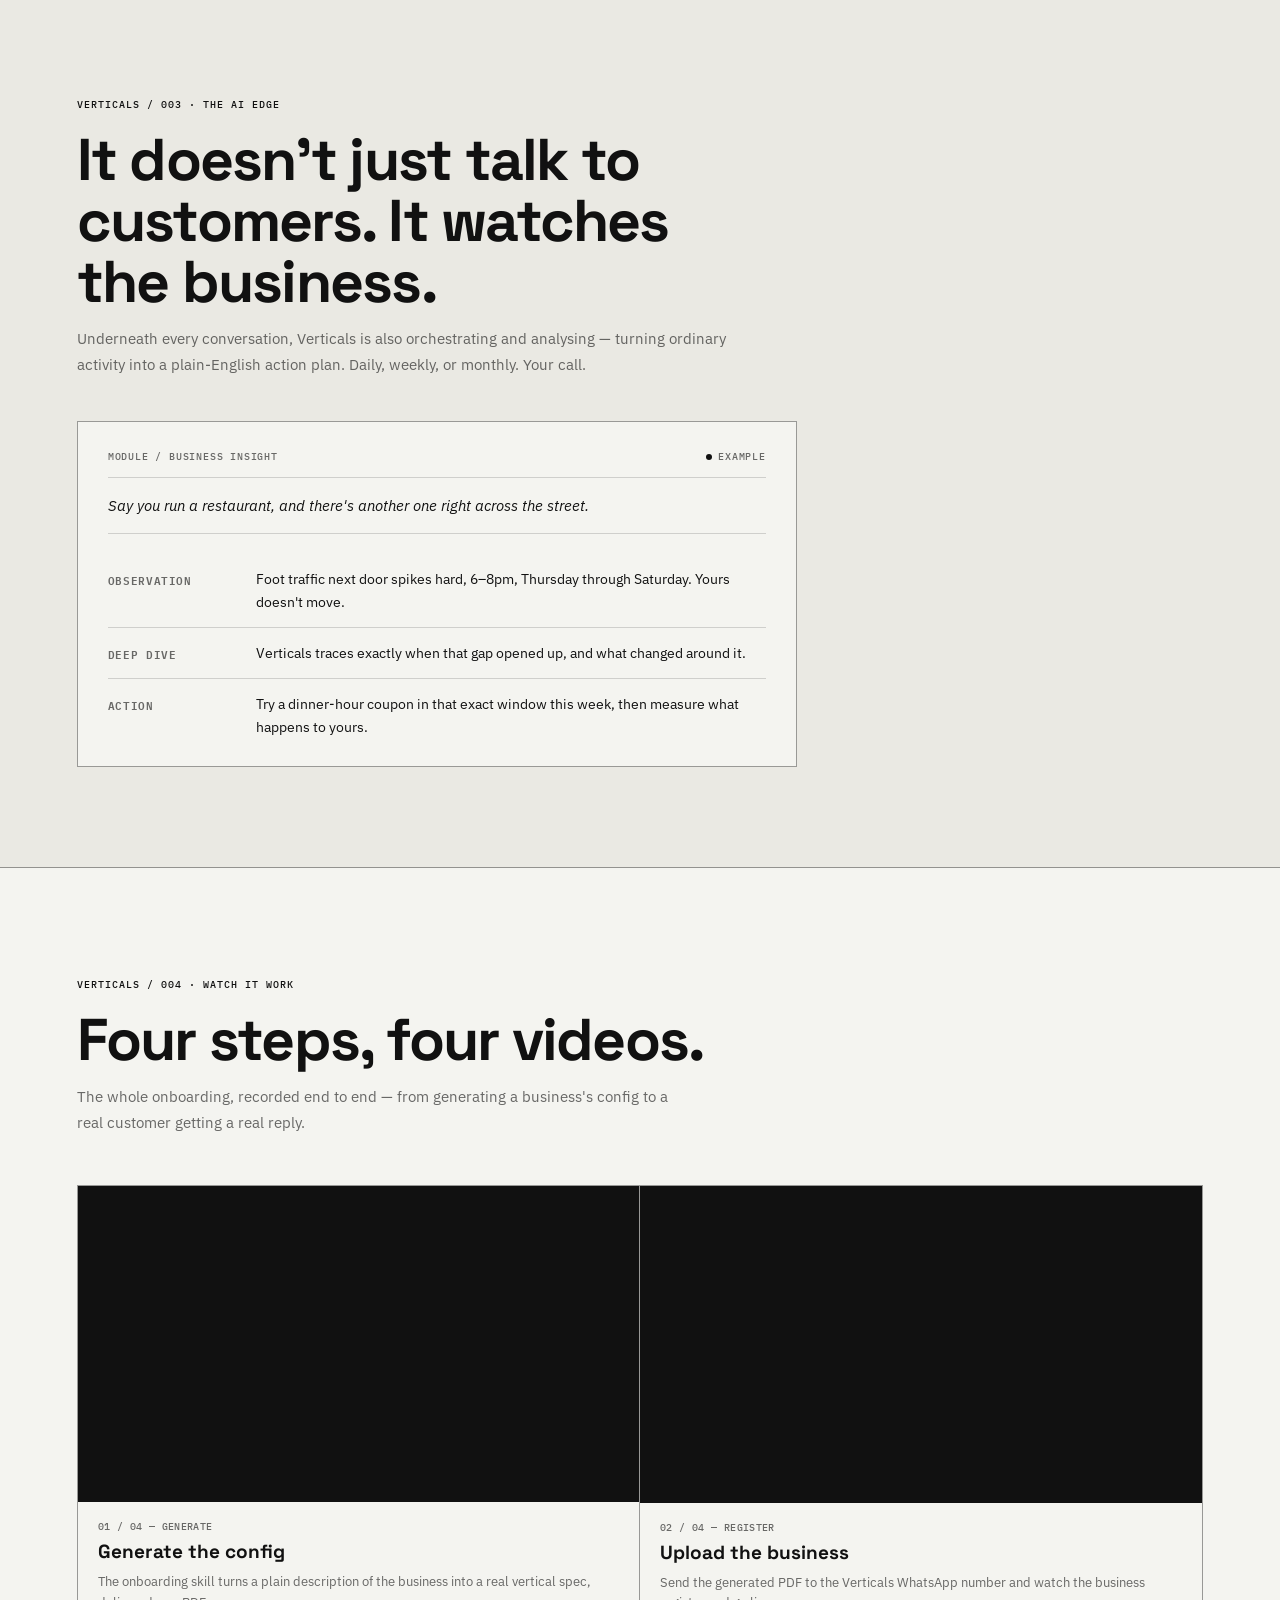
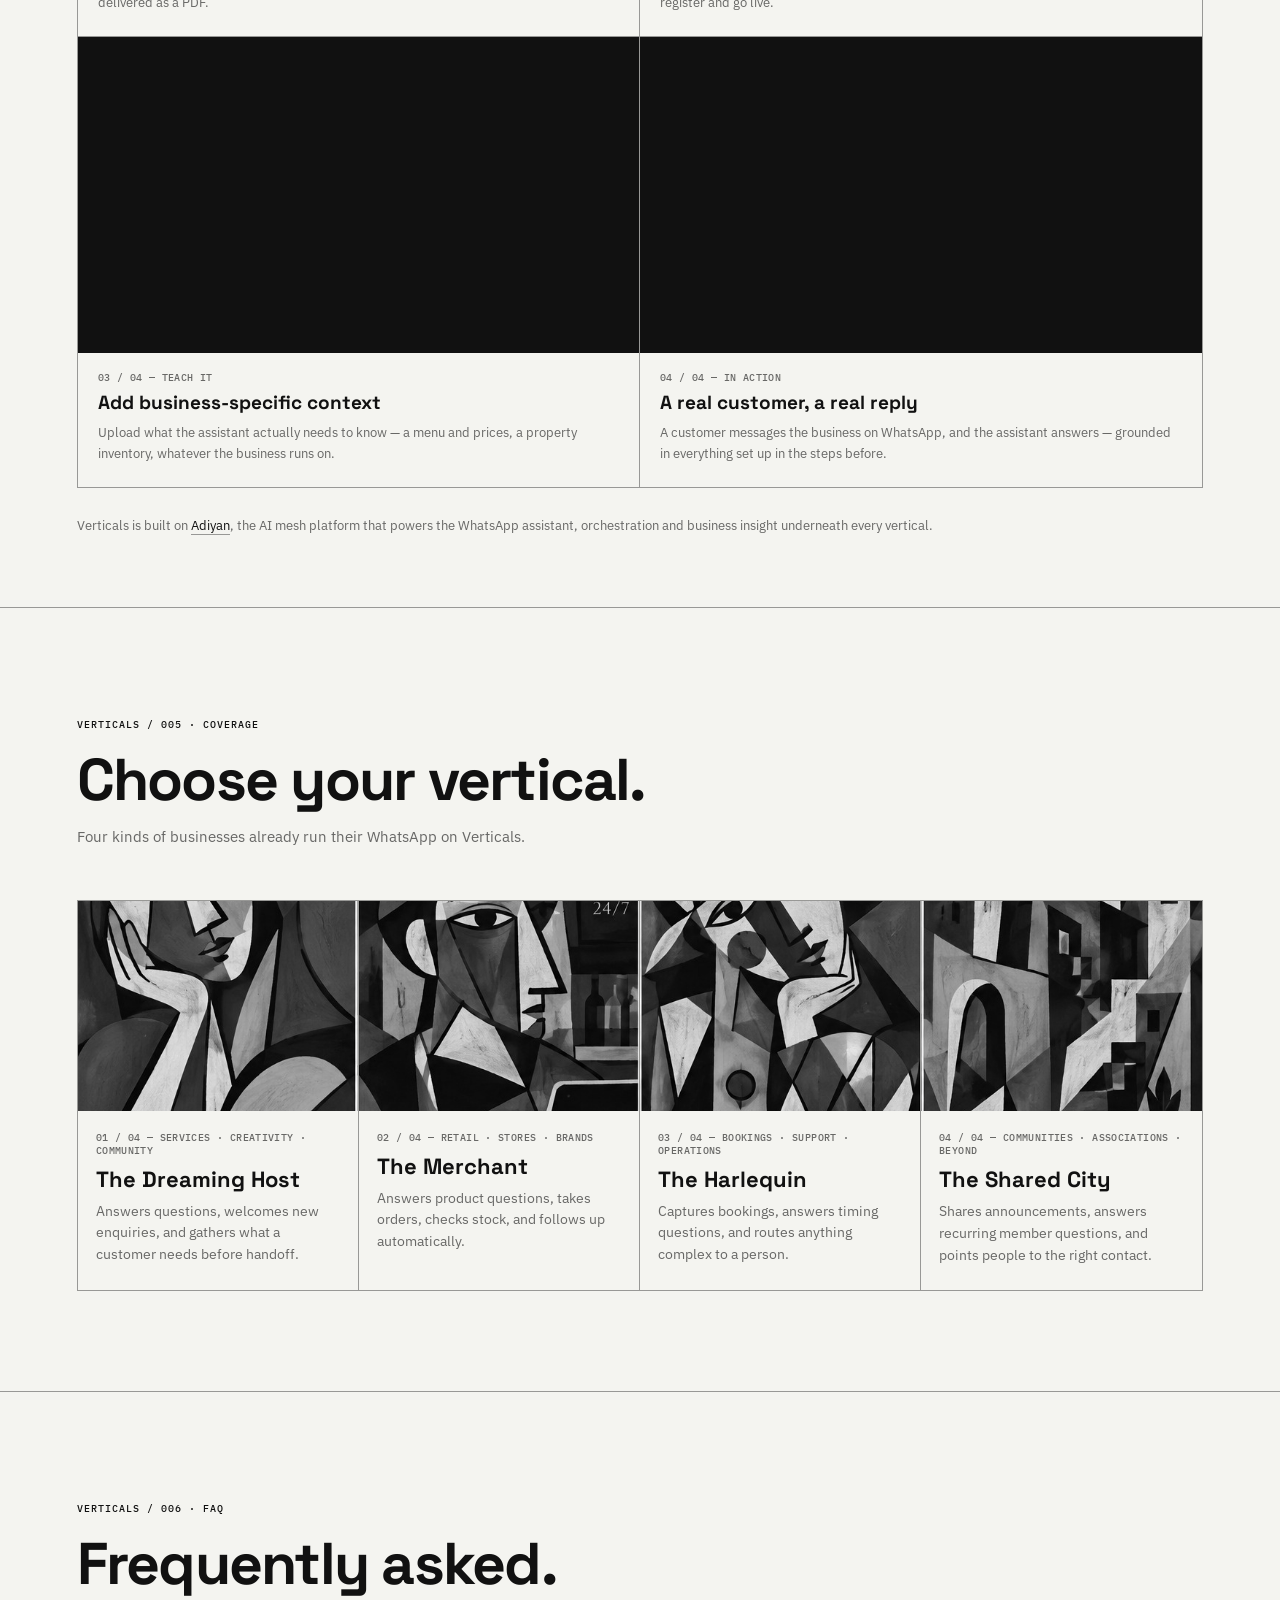
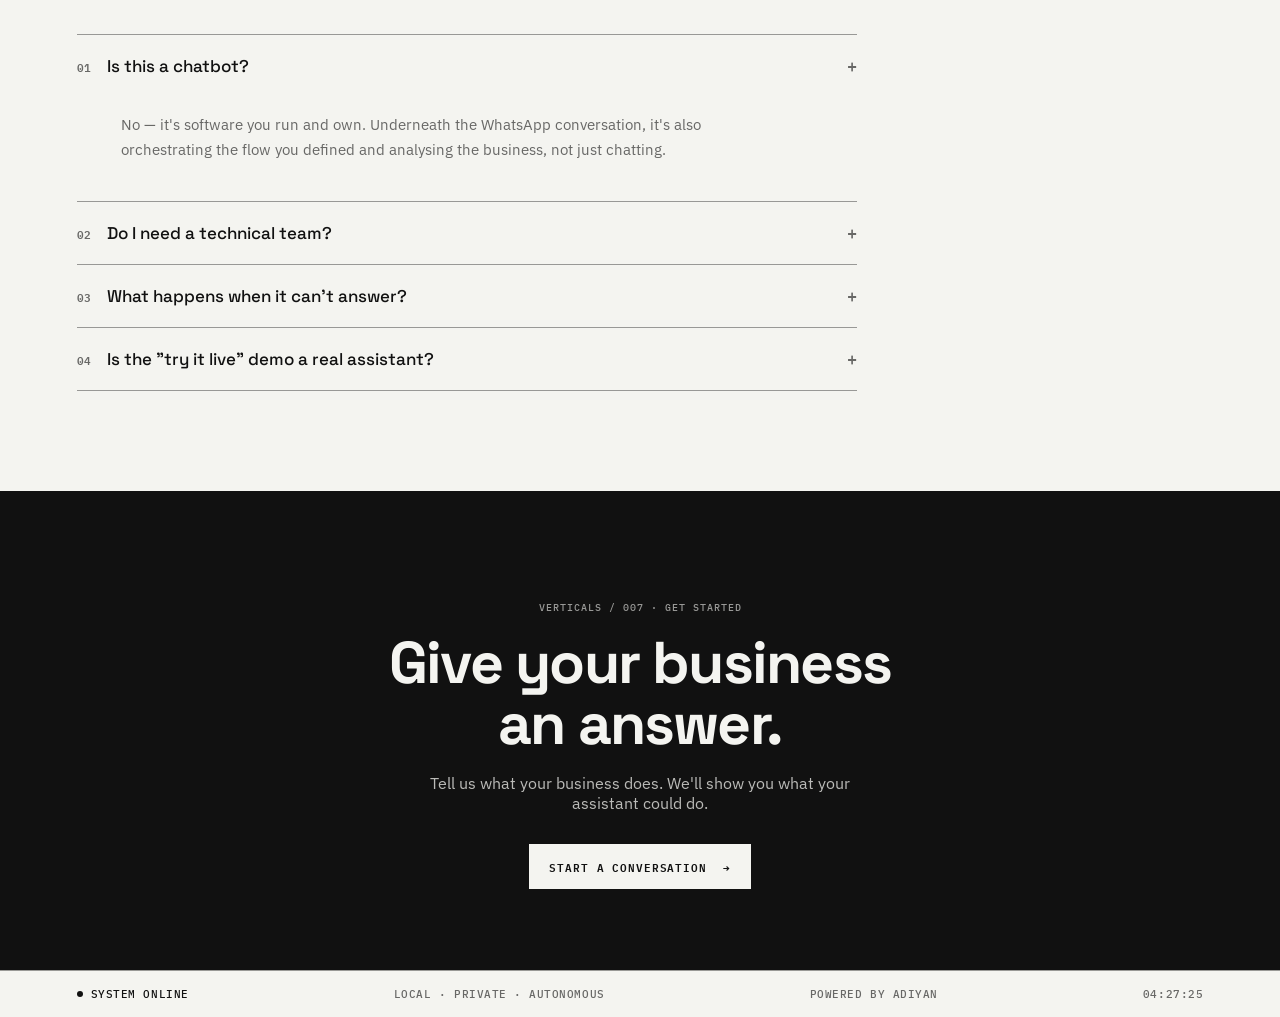
==== commit a87126f9: "Add a Git-native marketplace for community-built vertical specs Anyone can publish a ready-made Adiy" ====
--- a/index.html
+++ b/index.html
@@ -36,6 +36,7 @@
       <a href="#onboarding">WATCH IT WORK</a>
       <a href="#businesses">BUSINESSES</a>
       <a href="#demo">TRY IT LIVE</a>
+      <a href="marketplace.html">MARKETPLACE</a>
       <a href="#faq">FAQ</a>
     </nav>
     <a class="header-cta" href="#demo">GET YOUR ASSISTANT <span>→</span></a>
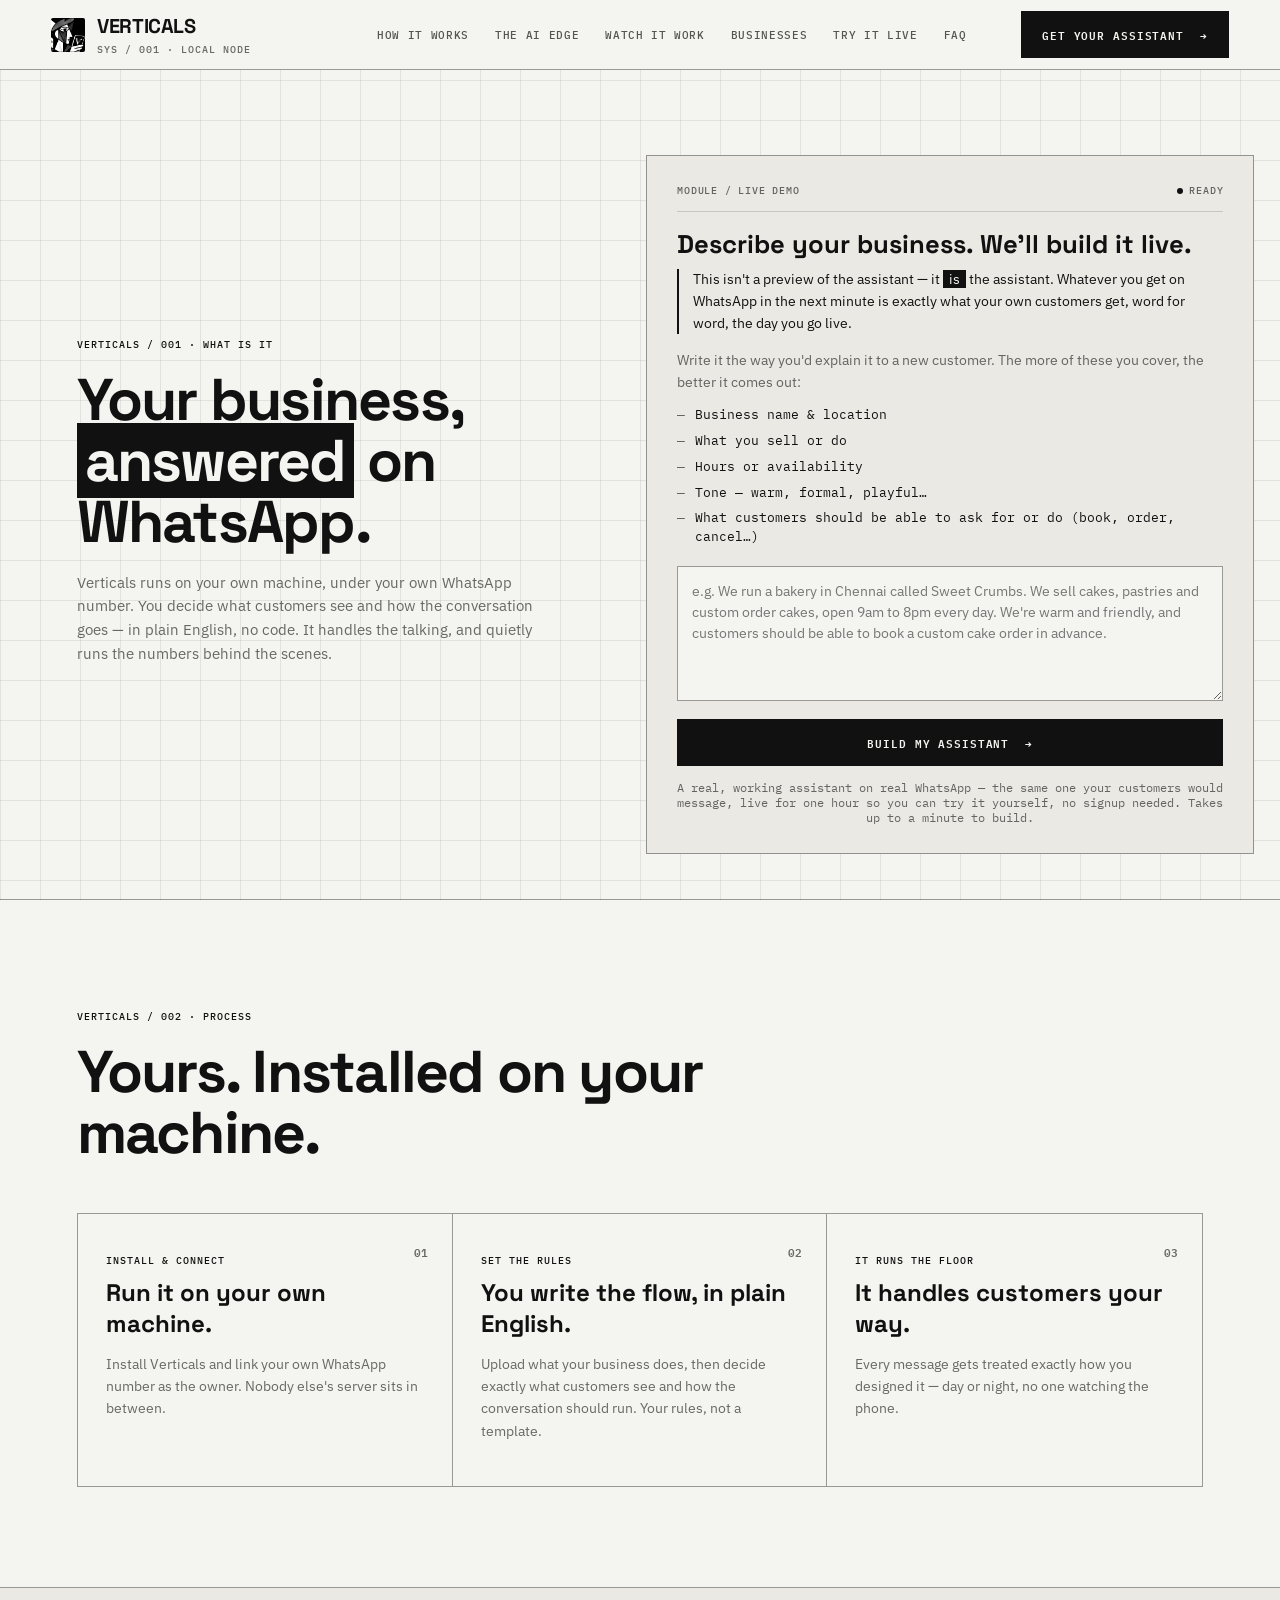
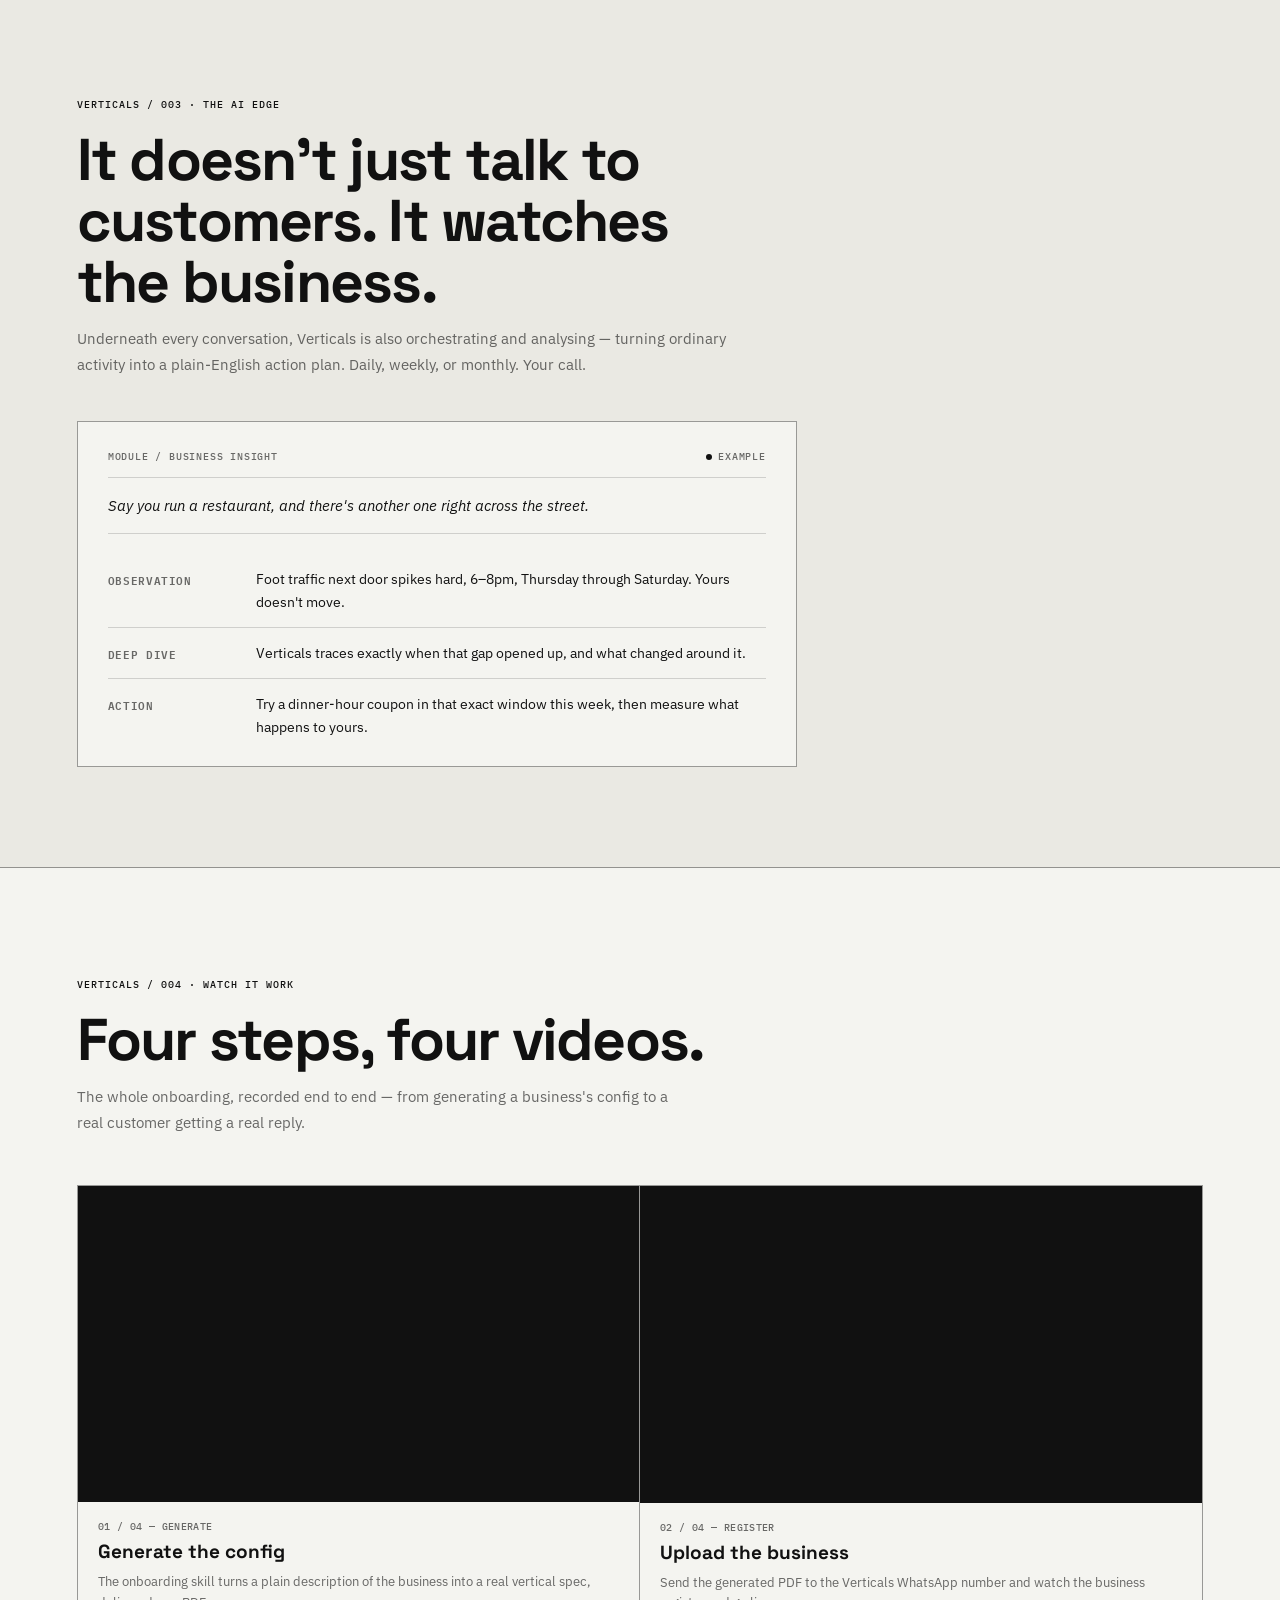
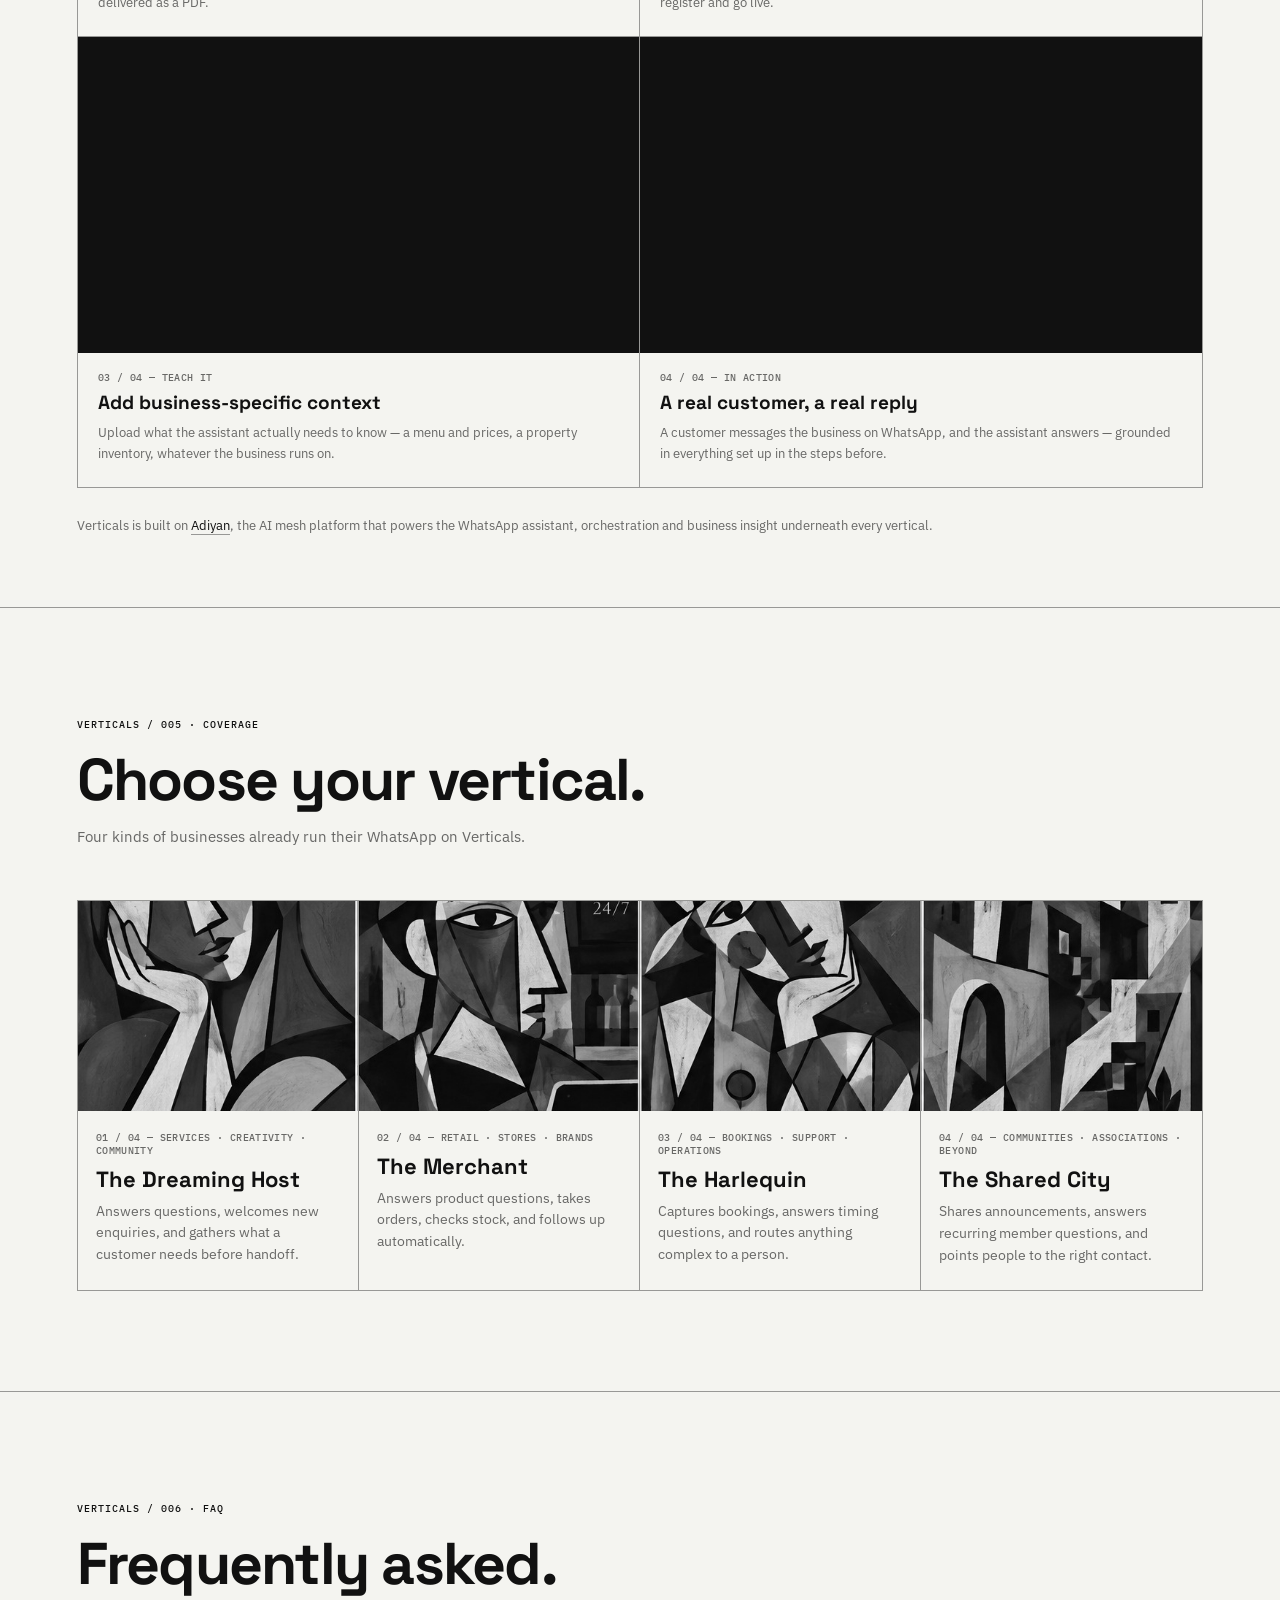
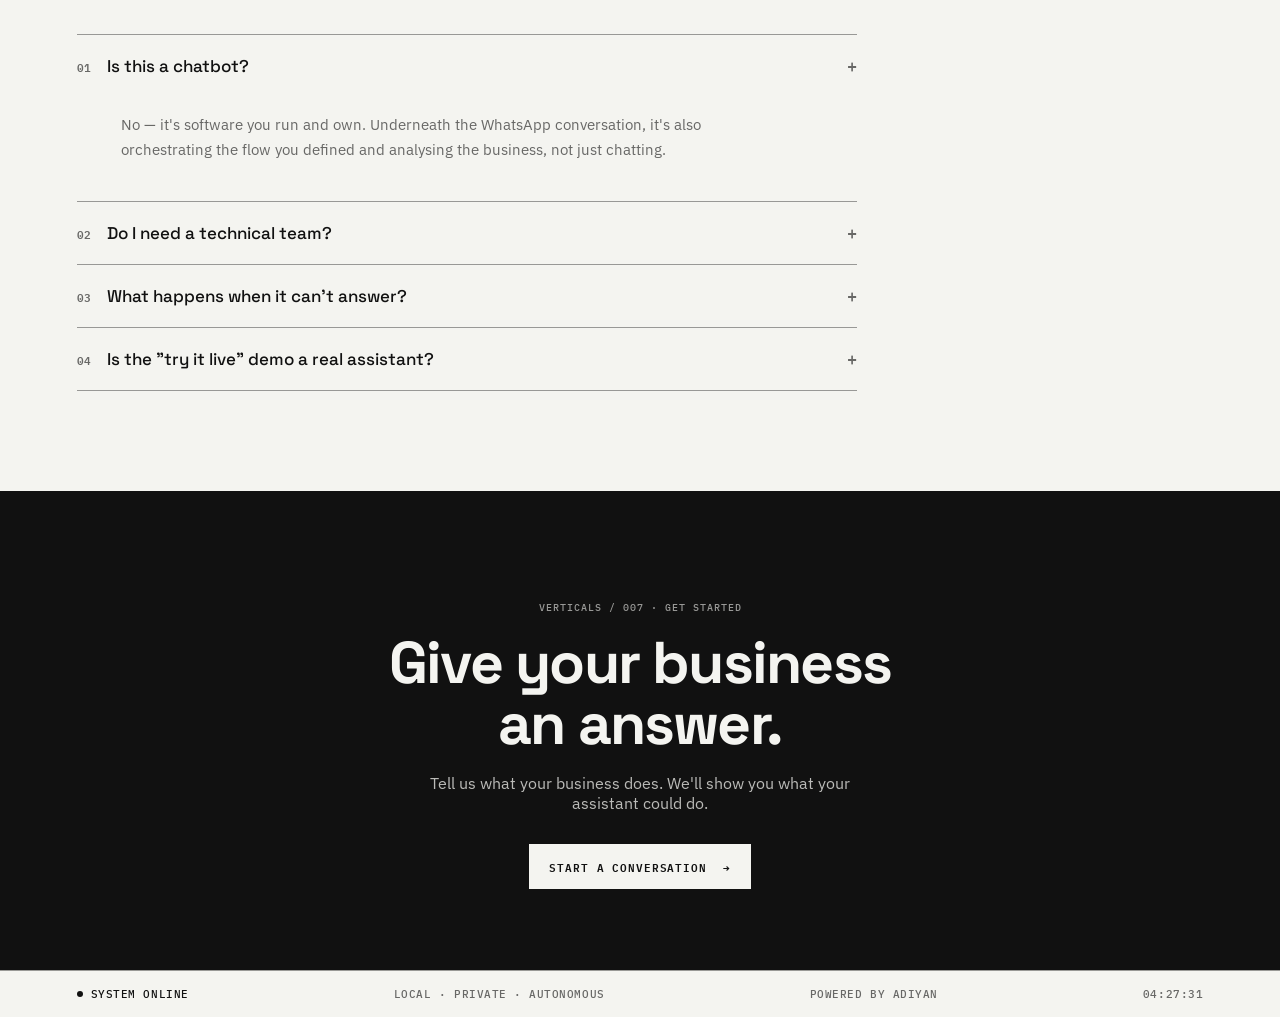
==== commit ccdec19f: "Revert "Add a Git-native marketplace for community-built vertical specs" This reverts commit a87126f" ====
--- a/index.html
+++ b/index.html
@@ -36,7 +36,6 @@
       <a href="#onboarding">WATCH IT WORK</a>
       <a href="#businesses">BUSINESSES</a>
       <a href="#demo">TRY IT LIVE</a>
-      <a href="marketplace.html">MARKETPLACE</a>
       <a href="#faq">FAQ</a>
     </nav>
     <a class="header-cta" href="#demo">GET YOUR ASSISTANT <span>→</span></a>
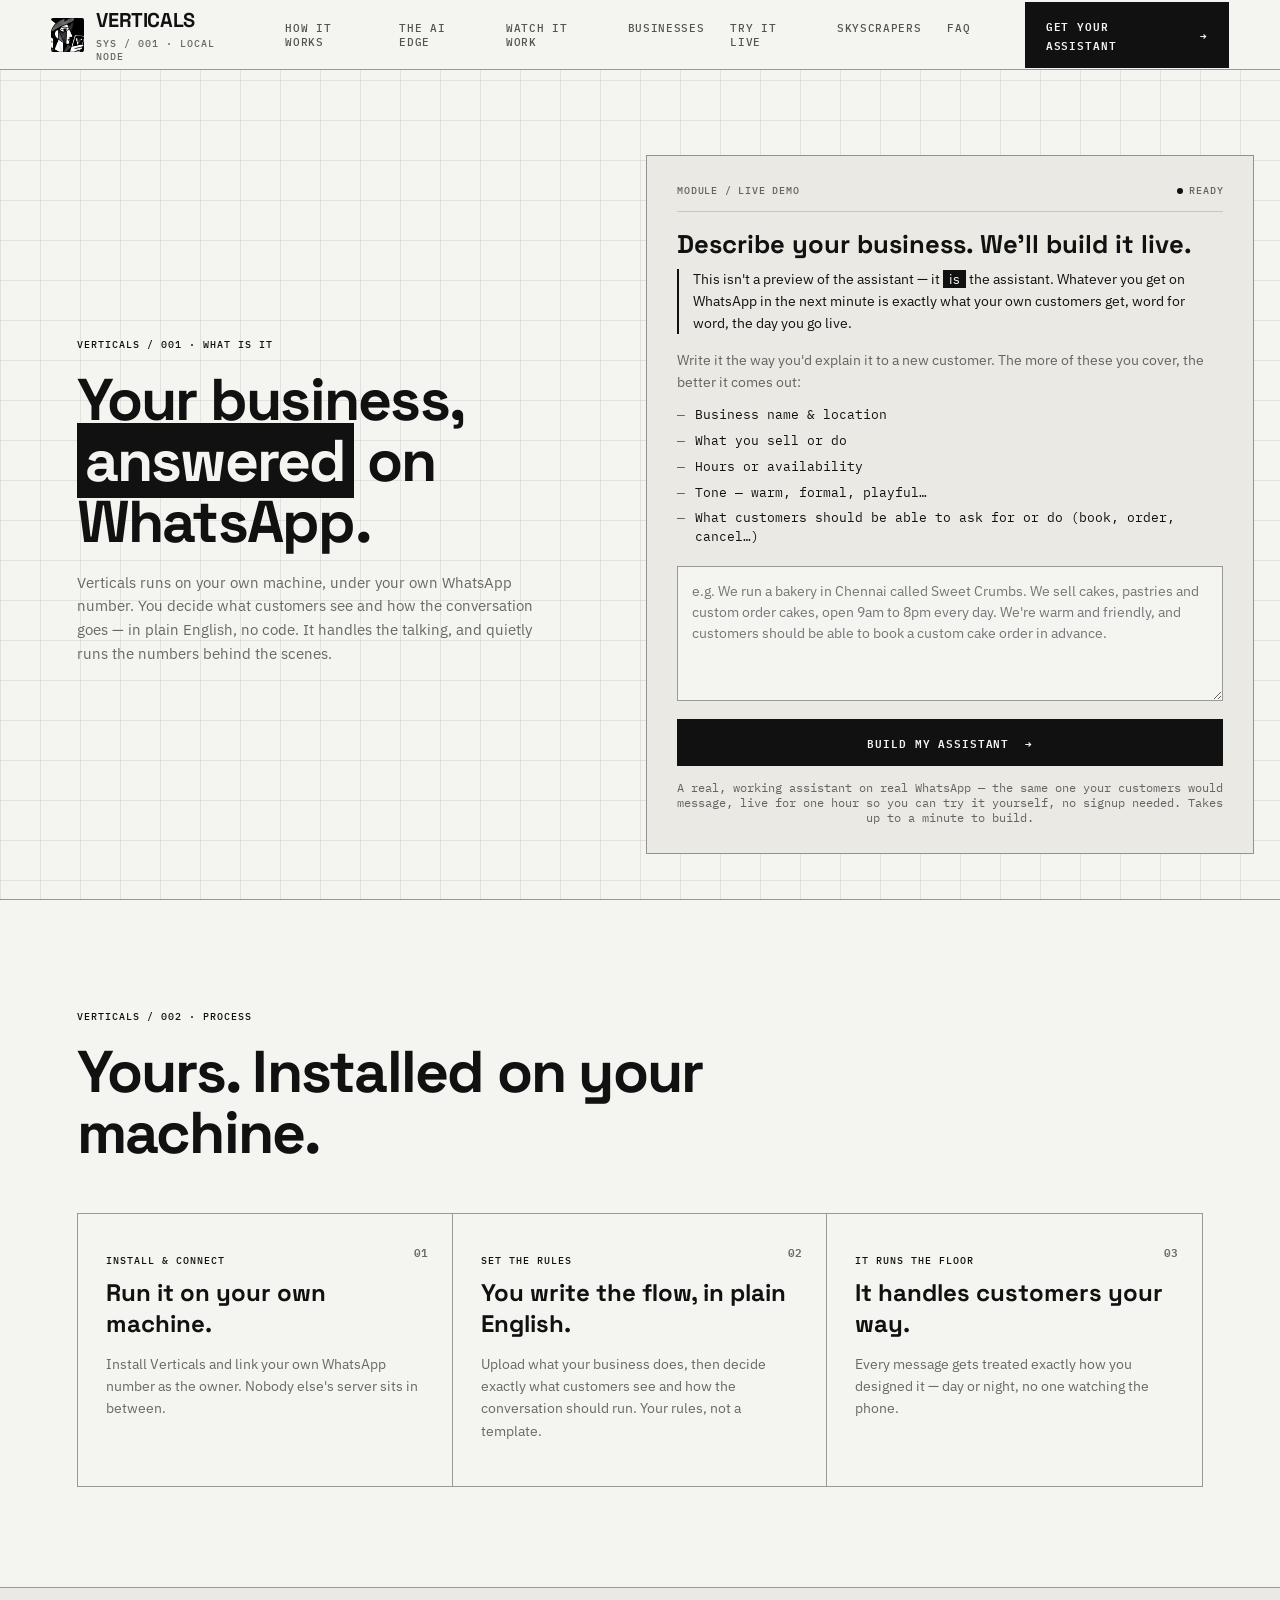
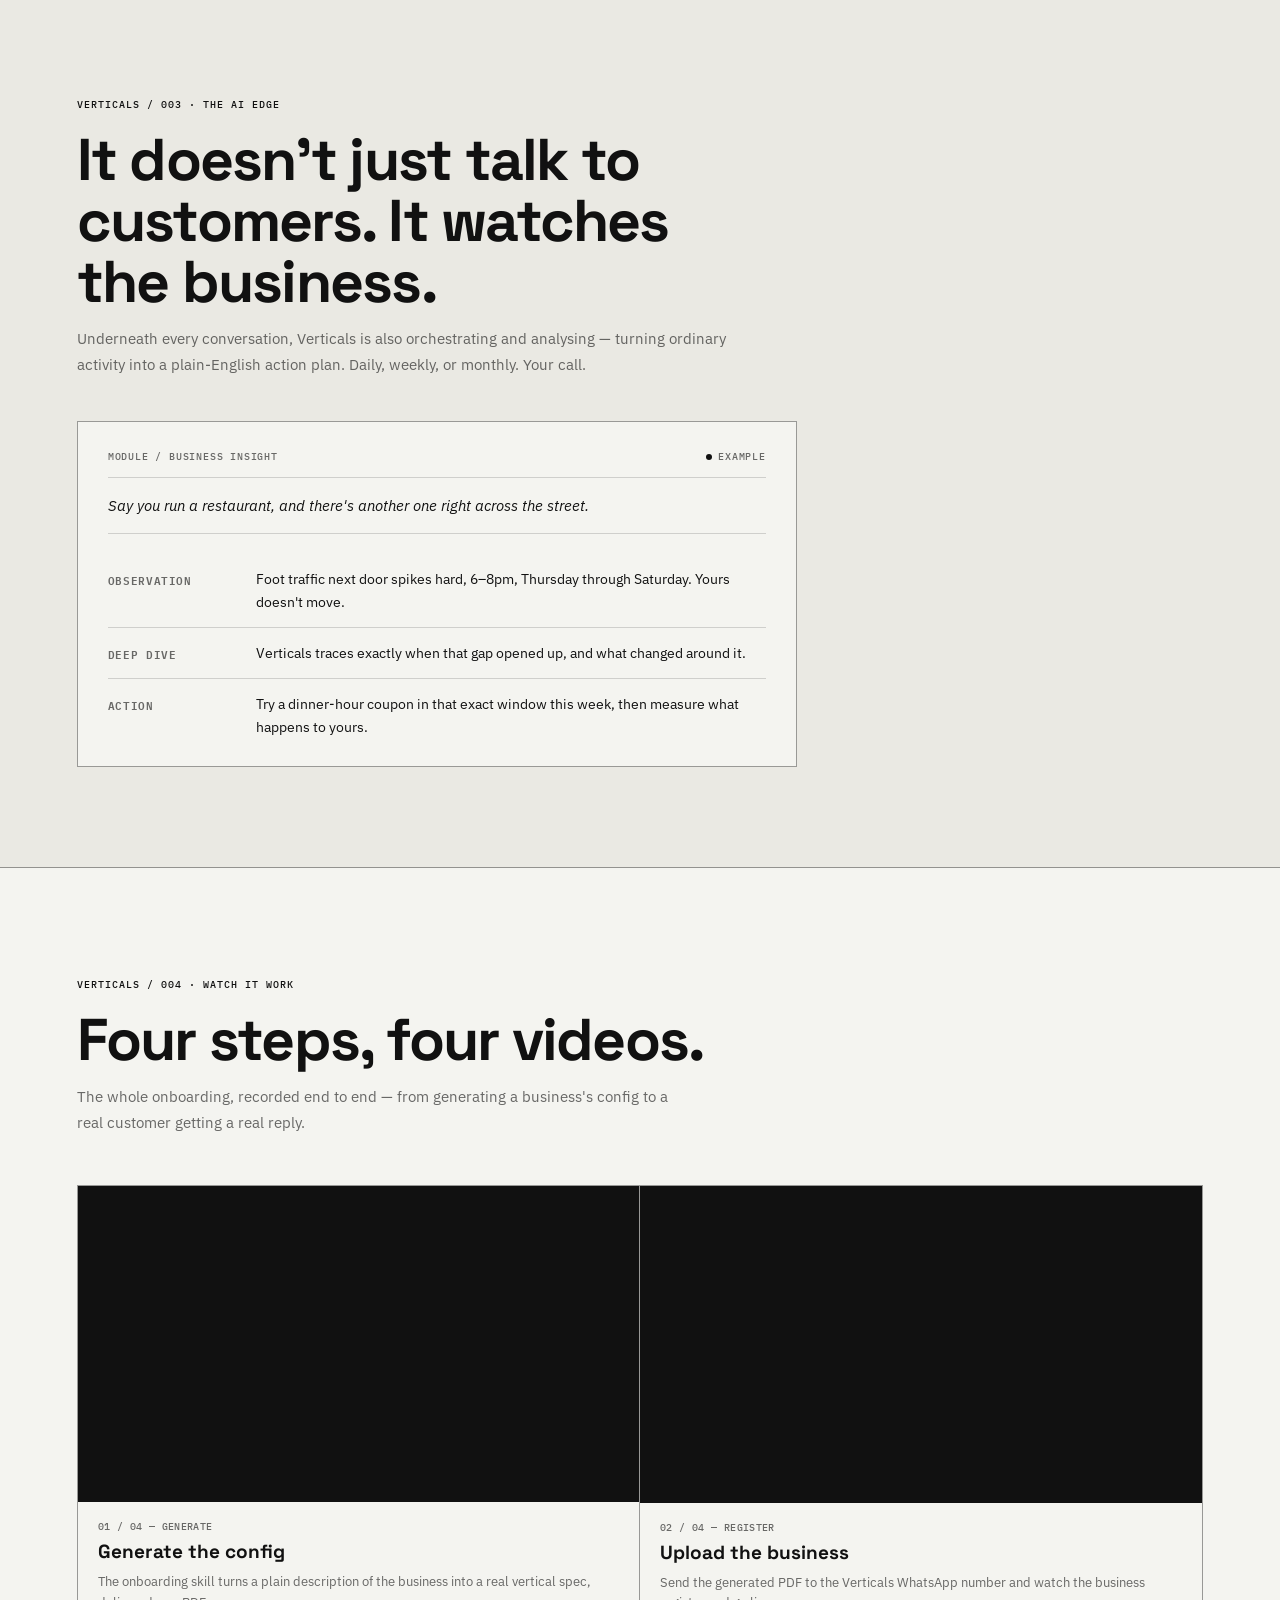
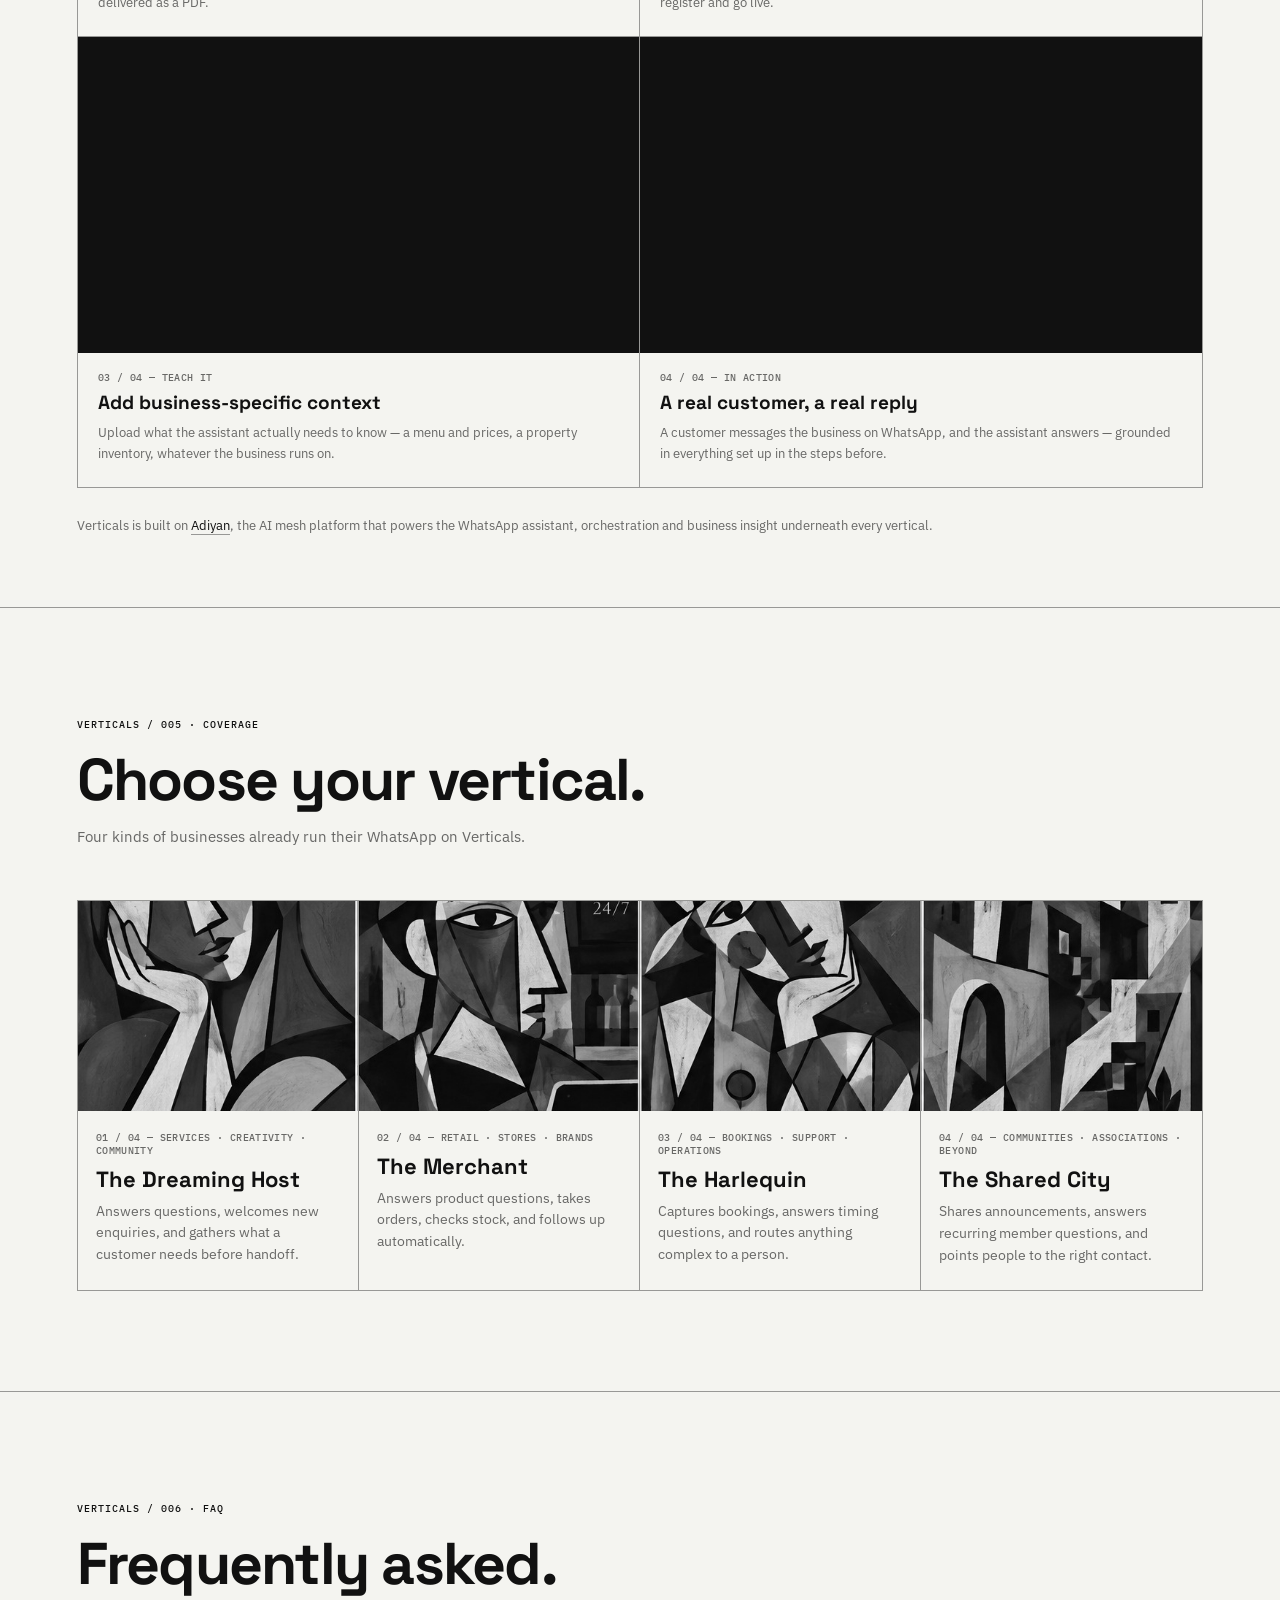
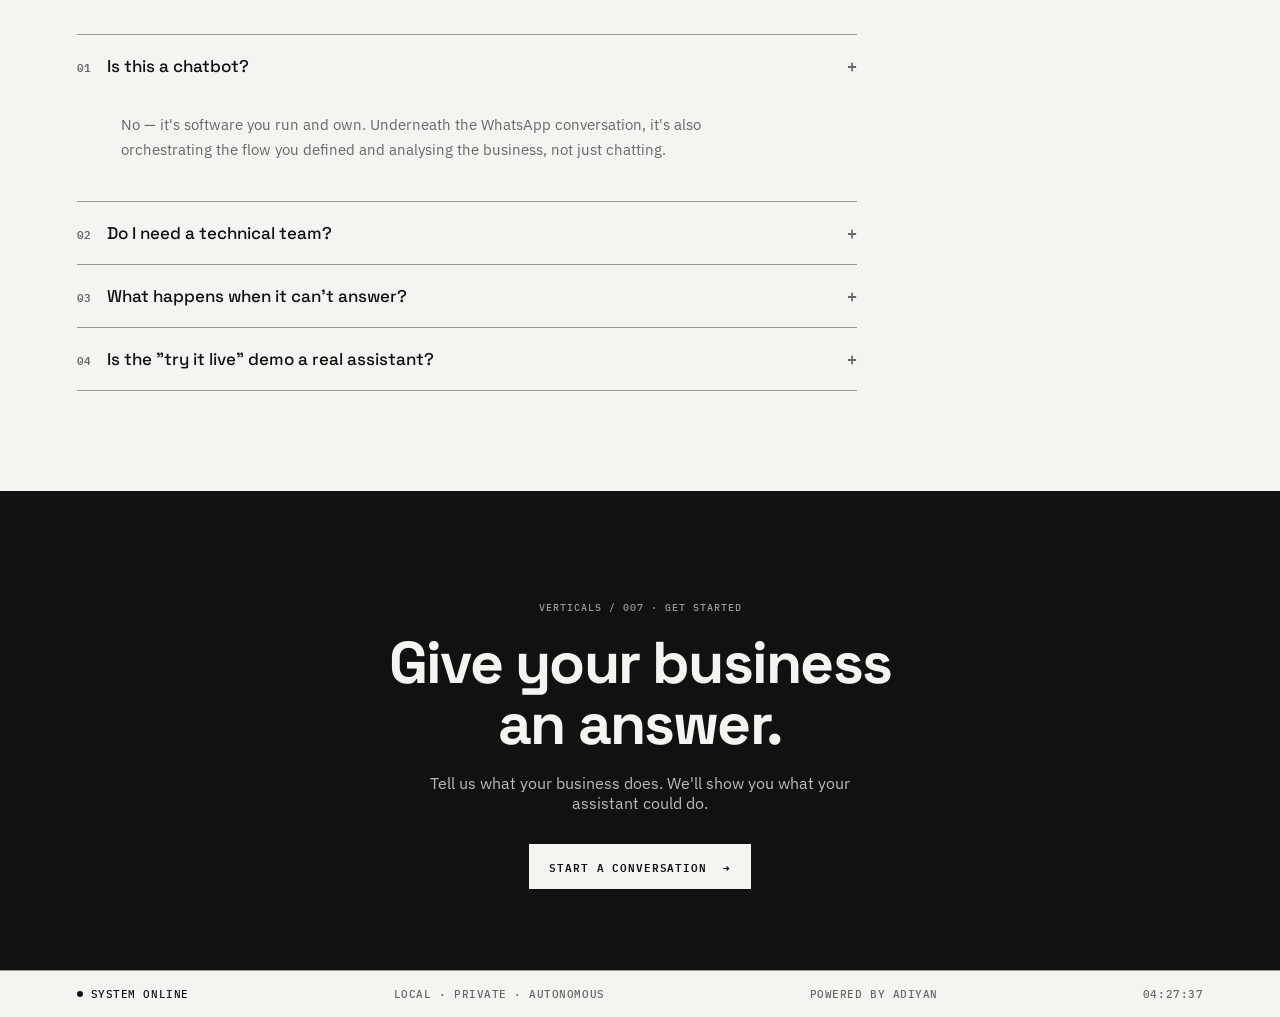
==== commit acb9038a: "Add Skyscrapers - a community marketplace for Adiyan verticals Lists ready-made assistants builders " ====
--- a/index.html
+++ b/index.html
@@ -36,6 +36,7 @@
       <a href="#onboarding">WATCH IT WORK</a>
       <a href="#businesses">BUSINESSES</a>
       <a href="#demo">TRY IT LIVE</a>
+      <a href="skyscrapers.html">SKYSCRAPERS</a>
       <a href="#faq">FAQ</a>
     </nav>
     <a class="header-cta" href="#demo">GET YOUR ASSISTANT <span>→</span></a>
